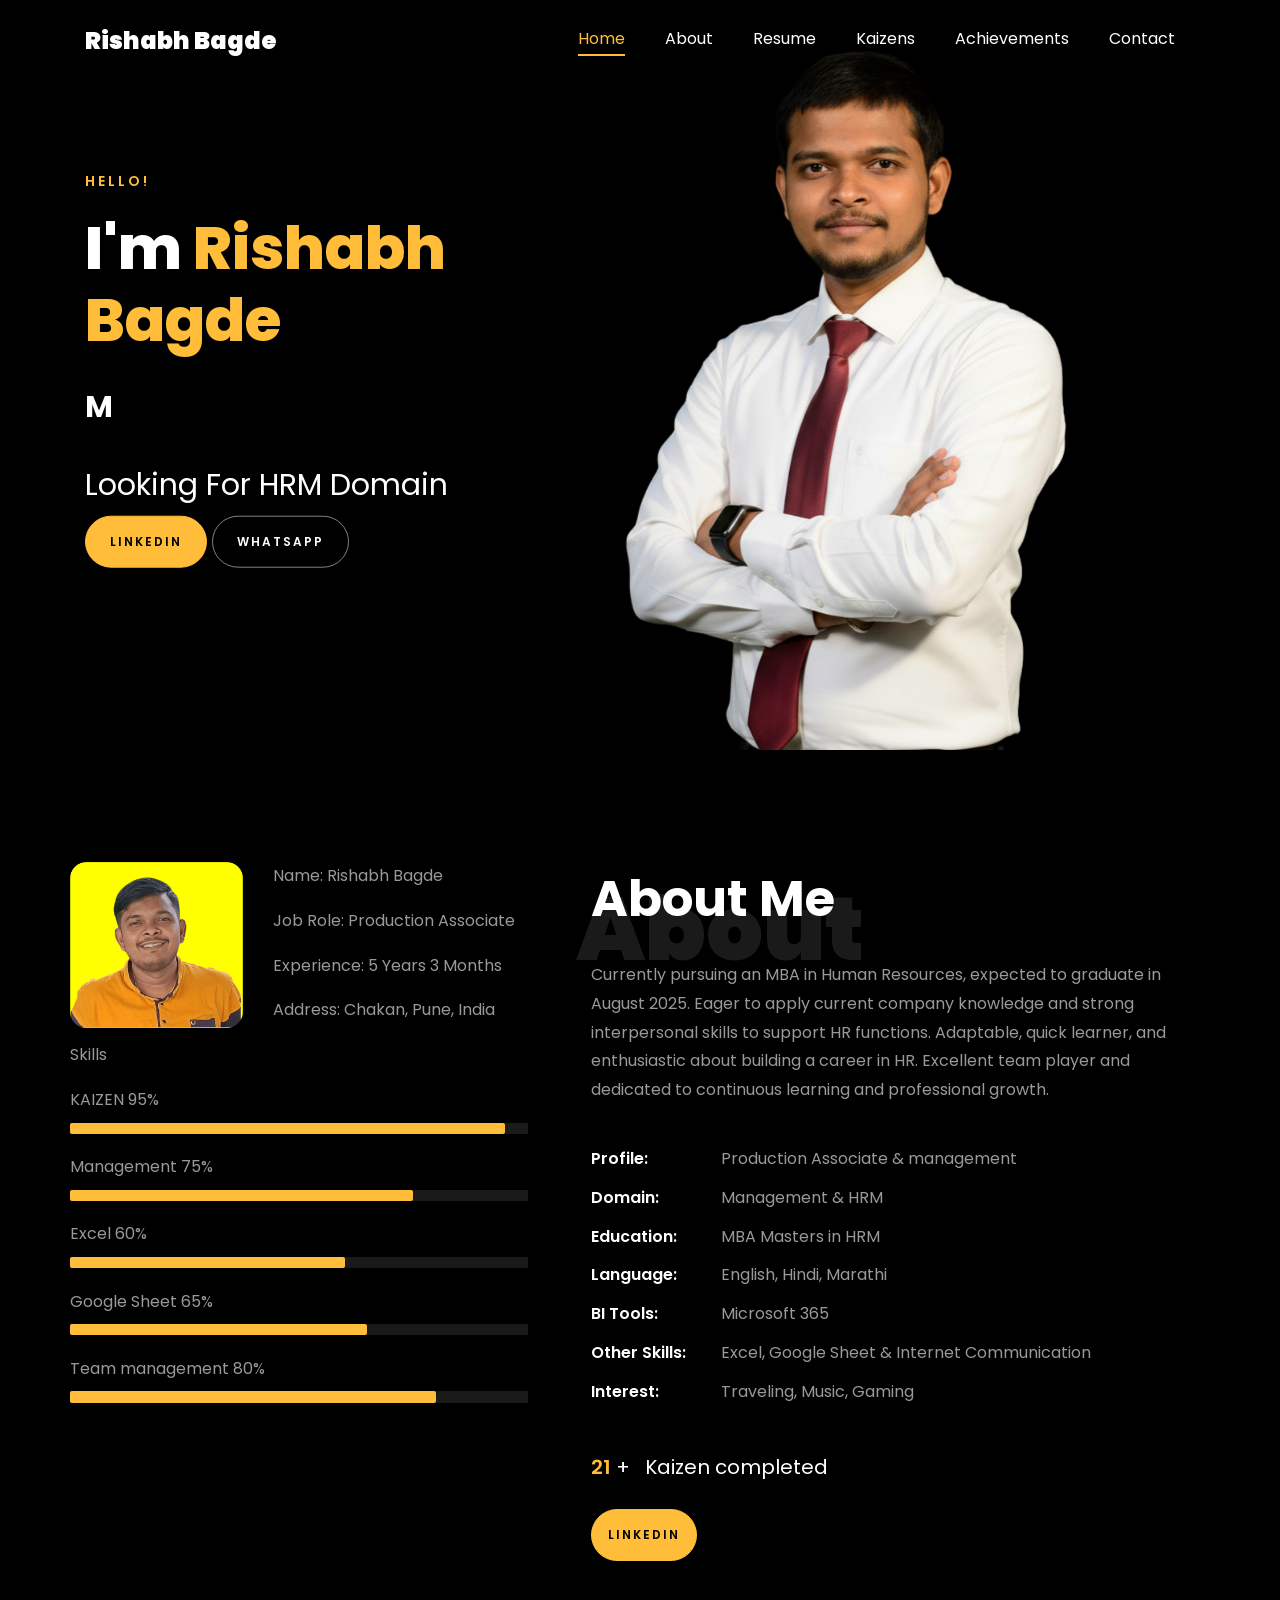
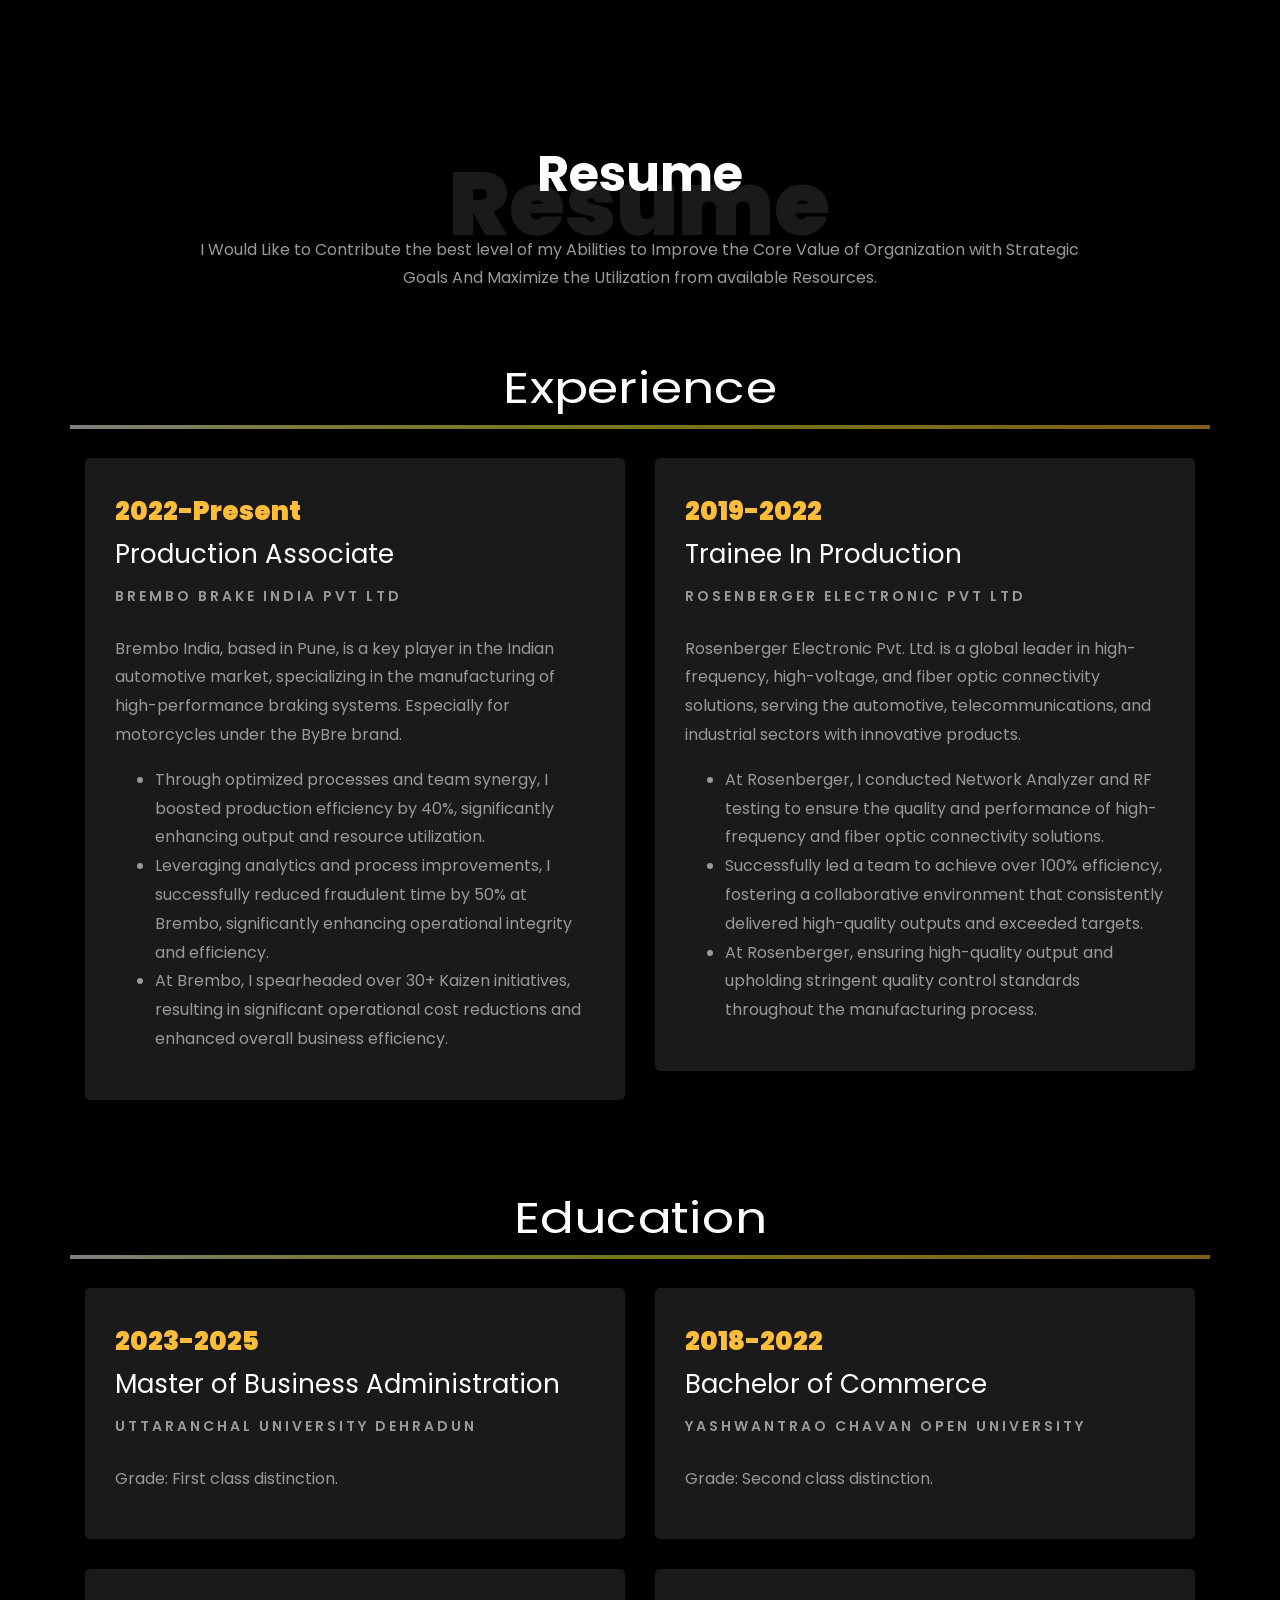
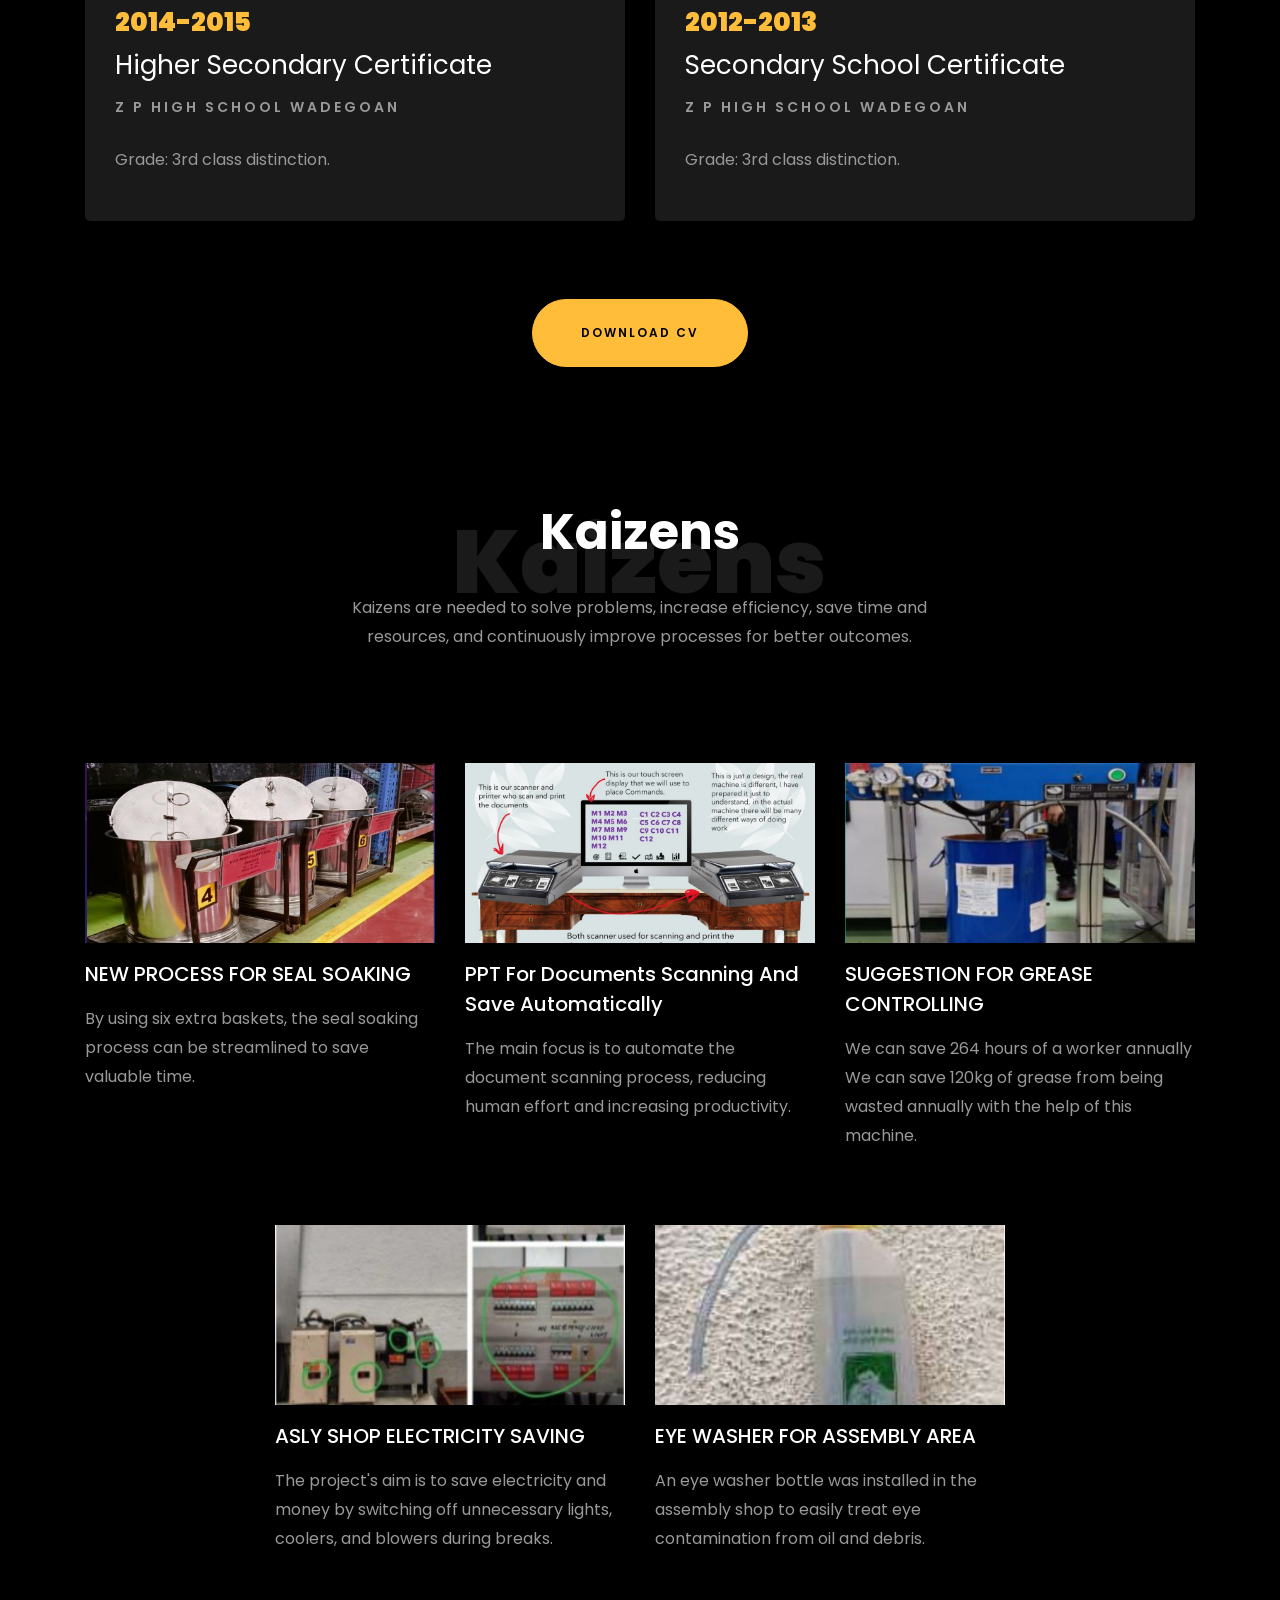
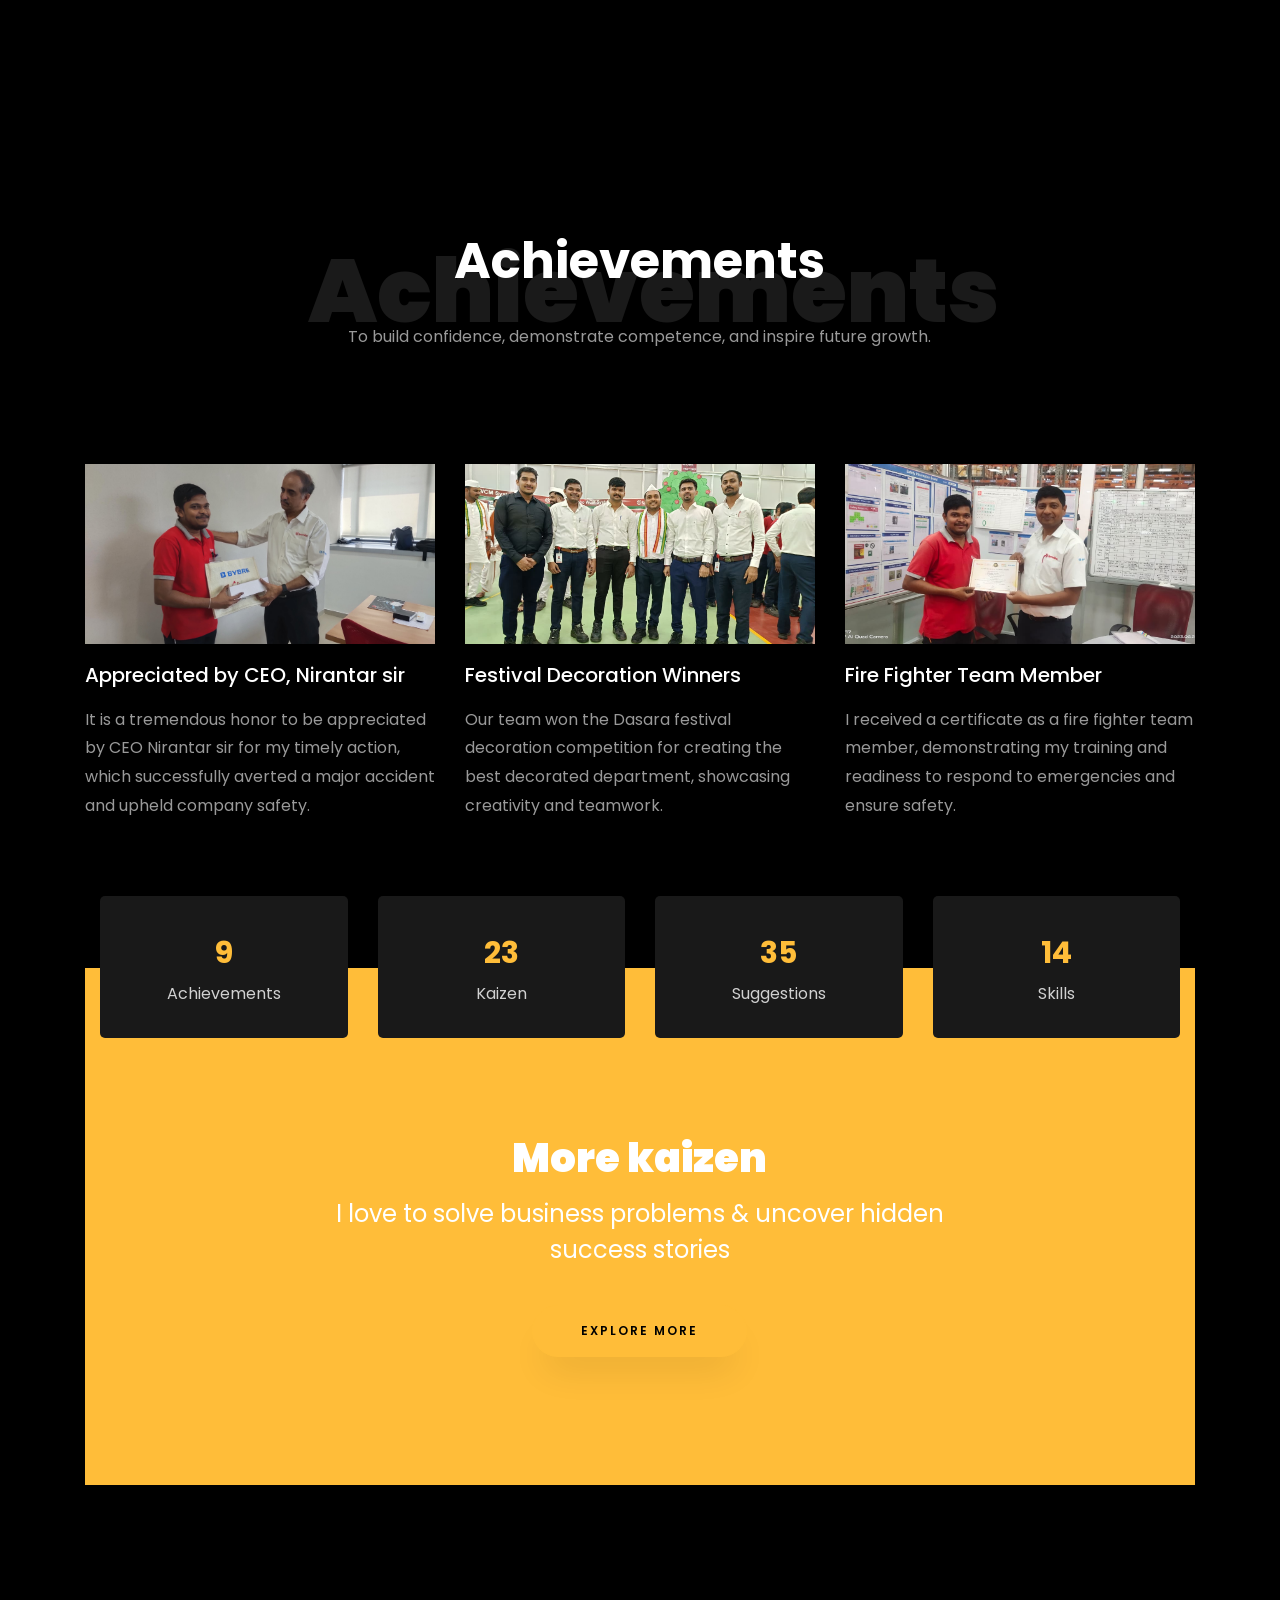
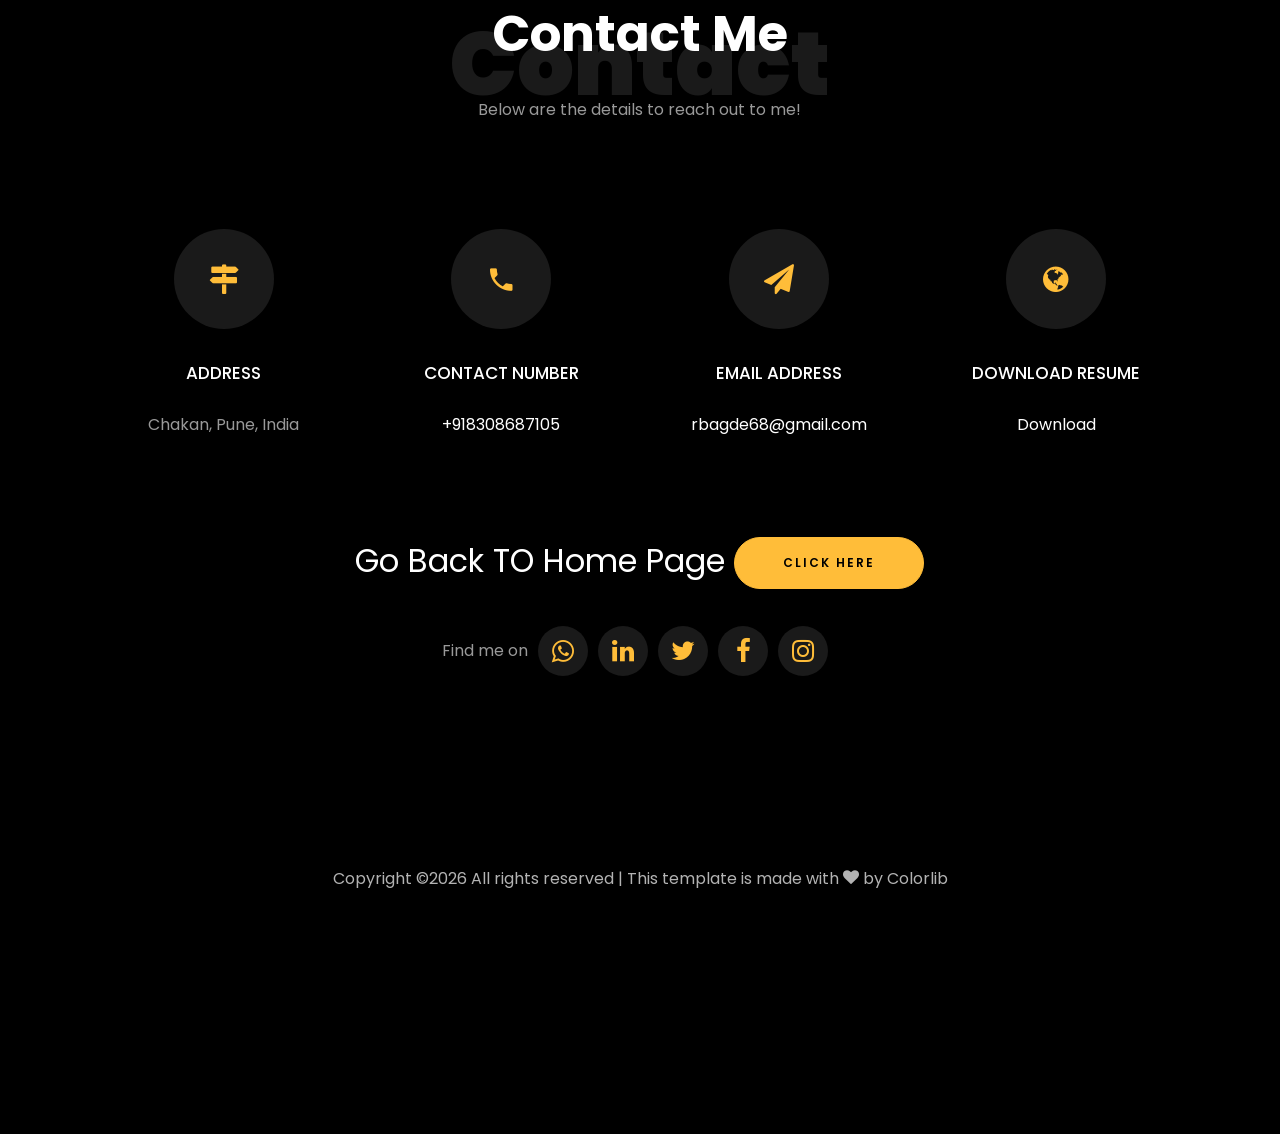
==== portfolio.html @ 647555f8 "REsuME UpDate" ====
<!DOCTYPE html>
<html lang="en">

<head>
    <title>Rishabh Bagde Portfolio</title>
    <meta charset="utf-8">
    <meta name="viewport" content="width=device-width, initial-scale=1, shrink-to-fit=no">
    
    <link href="https://fonts.googleapis.com/css?family=Poppins:100,200,300,400,500,600,700,800,900" rel="stylesheet">

    <link rel="stylesheet" href="css/open-iconic-bootstrap.min.css">
    <link rel="stylesheet" href="css/animate.css">
    
    <link rel="stylesheet" href="css/owl.carousel.min.css">
    <link rel="stylesheet" href="css/owl.theme.default.min.css">
    <link rel="stylesheet" href="css/magnific-popup.css">

    <link rel="stylesheet" href="css/aos.css">

    <link rel="stylesheet" href="css/ionicons.min.css">
    
    <link rel="stylesheet" href="css/flaticon.css">
    <link rel="stylesheet" href="css/icomoon.css">
    <link rel="stylesheet" href="css/style.css">



<style>

/*======================================
//--//-->   ABOUT
======================================*/

.about-mf .box-shadow-full {
  padding-top: 4rem;
  padding-bottom: 4rem;
}

.about-mf .about-img {
  margin-bottom: 2rem;
}

.about-mf .about-img img {
  margin-left: 10px;
}


.skill-mf .progress {
  /* background-color: #cde1f8; */
  margin: .5rem 0 1.2rem 0;
  border-radius: 0;
  height: .7rem;
}

.skill-mf .progress .progress-bar {
  height: .7rem;
  background-color: #ffbd39;
}


/* Animation styles */
#typing-animation {
  position: relative;
  font-size: 30px;
  font-weight: bold;
  color: rgb(255, 255, 255);
  overflow: hidden;
  white-space: nowrap;
  animation: typing 3s steps(20, end) infinite;
}

#typing-animation:before {
  content: "";
  /* position: absolute; */
  top: 0;
  left: 0;
  width: 0;
  height: 100%;
  background-color: #ccc;
  animation: typing-cursor 0.5s ease-in-out infinite;
}

@keyframes typing {
  from {
    width: 0;
  }
  to {
    width: 100%;
  }
}

@keyframes typing-cursor {
  from {
    width: 5px;
  }
  to {
    width: 0;
  }
}


/* project image zoom effect */

.zoom-effect {
  overflow: hidden;
  transition: transform 0.3s ease-out;
}

.zoom-effect:hover {
  transform: scale(1.1);
}


</style>


  </head>
  <body data-spy="scroll" data-target=".site-navbar-target" data-offset="300">
	  
	  
    <nav class="navbar navbar-expand-lg navbar-dark ftco_navbar ftco-navbar-light site-navbar-target" id="ftco-navbar">
	    <div class="container">
	      <a class="navbar-brand" href="index.html">Rishabh Bagde</a>
	      <button class="navbar-toggler js-fh5co-nav-toggle fh5co-nav-toggle" type="button" data-toggle="collapse" data-target="#ftco-nav" aria-controls="ftco-nav" aria-expanded="false" aria-label="Toggle navigation">
	        <span class="oi oi-menu"></span> Menu
	      </button>

	      <div class="collapse navbar-collapse" id="ftco-nav">
	        <ul class="navbar-nav nav ml-auto">
	          <li class="nav-item"><a href="#home-section" class="nav-link"><span>Home</span></a></li>
	          <li class="nav-item"><a href="#about-section" class="nav-link"><span>About</span></a></li>
	          <li class="nav-item"><a href="#resume-section" class="nav-link"><span>Resume</span></a></li>
	          <li class="nav-item"><a href="#project-section" class="nav-link"><span>Kaizens</span></a></li>
			  <li class="nav-item"><a href="#Achievements-section" class="nav-link"><span>Achievements</span></a></li>
	          <li class="nav-item"><a href="#contact-section" class="nav-link"><span>Contact</span></a></li>
	        </ul>
	      </div>
	    </div>
	  </nav>
	  <section id="home-section" class="hero">
		  <div class="home-slider  owl-carousel">
	       <div class="slider-item ">
	      	<div class="overlay"></div>
	         <div class="container">
	          <div class="row d-md-flex no-gutters slider-text align-items-end justify-content-end" data-scrollax-parent="true">
	          	<div class="one-third js-fullheight order-md-last img" style="background-image:url(images/bg_1.png);">
	          	 <div class="overlay"></div>
	          	</div>
		          <div class="one-forth d-flex  align-items-center ftco-animate" data-scrollax=" properties: { translateY: '70%' }">
		          	<div class="text">
		          		<span class="subheading">Hello!</span>
			            <h1 class="mb-4 mt-3">I'm <span>Rishabh Bagde</span></h1>

						<!-- Element to contain animated typing -->
						<span id="typing-animation"></span>

						<script>

						// Initialize the typing animation
						const typingAnimationElement = document.getElementById('typing-animation');

						// Create an array of typing text
						const typingTexts = [
						'Associate  ',
						'At Brembo Brake  ',
						'MBA in HR   ',
						];

						// Create a function to display the typing animation for a given text
						function playTypingAnimation(text) {
						// Loop through each character and add it to the element
						for (let i = 0; i < text.length; i++) {
							setTimeout(() => {
							typingAnimationElement.textContent += text[i];
							}, i * 200); // Increase the delay to slow down the typing animation
						}

						// Once the animation is complete, reset the text and start over
						setTimeout(() => {
							typingAnimationElement.textContent = '';
							playTypingAnimation(typingTexts[(typingTexts.indexOf(text) + 1) % typingTexts.length]);
						}, text.length * 200);
						}

						// Start the typing animation loop
						playTypingAnimation(typingTexts[0]);

						</script>

						<br>
						<br>
			            <h2>Looking For HRM Domain</h2>
						<!-- <h2 class="d-flex" style="margin-bottom: 0">With over 5 years of experience</h2> -->
						<!-- <br> -->
			            <p><a href="https://www.linkedin.com/in/rishabh-bagde-a50112234" class="btn btn-primary py-3 px-4">LinkedIn</a> 
							<a href="https://wa.me/message/BWLUNF2HFZ3ZH1" class="btn btn-white btn-outline-white py-3 px-4">whatsapp</a></p>
		            </div>
		          </div>
	        	</div>
	        </div>
	      </div>
		</div>
    </section>



    <section class="ftco-about img ftco-section ftco-no-pb" id="about-section">
    	<div class="container">
			<div class="row">
				<div class="row d-flex align-items-stretch">
				<!-- <div class="row d-flex"> -->
					<div class="col-md-6 col-lg-5 d-flex">
						<div class="img-about img d-flex align-items-stretch">
							<div class="overlay">
								<div class="row">
									<div class="col-sm-6 col-md-5">
									  <div class="about-img">
										<img src="images/about-me.png" class="img-fluid rounded b-shadow-a" alt="">
									  </div>
									</div>
									<!-- Details next to profile image -->
									<div class="col-sm-6 col-md-7">
									  <div class="about-info">
										<p><span class="title-s">Name: </span> <span>Rishabh Bagde</span></p>
										<p><span class="title-s">Job Role: </span> <span>Production Associate</span></p>
										<p><span class="title-s">Experience: </span> <span>5 Years 3 Months</span></p>
										<p><span class="title-s">Address: </span> <span>Chakan, Pune, India</span></p>
									  </div>
									</div>
								  </div>

								<div class="skill-mf">
									<p class="title-s">Skills</p>
									<span>KAIZEN</span> <span class="pull-right">95%</span>
									<div class="progress">
										<div class="progress-bar" role="progressbar" style="width: 95%;" aria-valuenow="95" aria-valuemin="0"
											aria-valuemax="100"></div>
									</div>
									
									<span>Management</span> <span class="pull-right">75%</span>
									<div class="progress">
										<div class="progress-bar" role="progressbar" style="width: 75%" aria-valuenow="75" aria-valuemin="0"
											aria-valuemax="100"></div>
									</div>
									
									<span>Excel</span> <span class="pull-right">60%</span>
									<div class="progress">
										<div class="progress-bar" role="progressbar" style="width: 60%" aria-valuenow="60" aria-valuemin="0"
											aria-valuemax="100"></div>
									</div>
									
									<span>Google Sheet</span> <span class="pull-right">65%</span>
									<div class="progress">
										<div class="progress-bar" role="progressbar" style="width: 65%" aria-valuenow="65" aria-valuemin="0"
											aria-valuemax="100"></div>
									</div>
									
									<span>Team management</span> <span class="pull-right">80%</span>
									<div class="progress">
										<div class="progress-bar" role="progressbar" style="width: 80%" aria-valuenow="80" aria-valuemin="0"
											aria-valuemax="100"></div>
									</div>
								</div>
							</div>
						</div>
					</div>
					
					<div class="col-md-6 col-lg-7 pl-lg-5 pb-5">
						<div class="row justify-content-start pb-3">
							<div class="col-md-12 heading-section ftco-animate">
								
								<h1 class="big">About</h1>
								<h2 class="mb-4">About Me</h2>
								
								<p>Currently pursuing an MBA in Human Resources, expected to graduate 
in August 2025. Eager to apply current company knowledge and strong 
interpersonal skills to support HR functions. Adaptable, quick learner, 
and enthusiastic about building a career in HR. Excellent team player 
and dedicated to continuous learning and professional growth.</p>
								<ul class="about-info mt-4 px-md-0 px-2">
									<li class="d-flex"><span>Profile:</span> <span>Production Associate &amp; management</span></li>
									<li class="d-flex"><span>Domain:</span> <span>Management &amp; HRM</span></li>
									<li class="d-flex"><span>Education:</span> <span>MBA Masters in HRM</span></li>
									<li class="d-flex"><span>Language:</span> <span>English, Hindi, Marathi</span></li>
									<li class="d-flex"><span>BI Tools:</span> <span>Microsoft 365 </span></li>
									<li class="d-flex"><span>Other Skills:</span> <span>Excel, Google Sheet &amp; Internet Communication</span></li>
									<li class="d-flex"><span>Interest:</span> <span>Traveling,  Music, Gaming</span></li>
									
								</ul>
							</div>
						</div>


						<div class="counter-wrap ftco-animate d-flex mt-md-3">
							<div class="text">
								<p class="mb-4">
									<span class="number" data-number="30">0</span> <span>+</span>
									<span>&nbsp; Kaizen completed</span>
								</p>
								<p><a href="https://www.linkedin.com/in/rishabh-bagde-a50112234" class="btn btn-primary py-3 px-3">LinkedIn</a></p>
							</div>
						</div>
					</div>
				</div>
			</div>
		</div>
    </section>



	
    <section class="ftco-section ftco-no-pb" id="resume-section">
    	<div class="container">
    		<div class="row justify-content-center pb-5">
          <div class="col-md-10 heading-section text-center ftco-animate">
          	<h1 class="big big-2">Resume</h1>
            <h2 class="mb-4">Resume</h2>
            <p>I Would Like to Contribute the best level of my Abilities to Improve the Core Value of 
Organization with Strategic Goals And Maximize the Utilization from available Resources.</p>
          </div>
        </div>

		<div class="row">
			<h1 class="big-4">Experience</h1>
			<div class="underline"></div>
		</div>
		<br>
		
		<div class="row">
				<div class="col-md-6">
					<div class="resume-wrap ftco-animate">
						<span class="date">2022-Present</span>
						<h2>Production Associate</h2>
						<span class="position">BREMBO BRAKE INDIA PVT LTD</span>
						<p class="mt-4">Brembo India, based in Pune, is a key player in the Indian automotive market, specializing in the manufacturing of high-performance braking systems.
							Especially for motorcycles under the ByBre brand. 
							<ul>
								<li>Through optimized processes and team synergy, I boosted production efficiency by 40%, significantly enhancing output and resource utilization.</li>
								<li>Leveraging analytics and process improvements, I successfully reduced fraudulent time by 50% at Brembo, significantly enhancing operational integrity and efficiency.</li>
								<li>At Brembo, I spearheaded over 30+ Kaizen initiatives, resulting in significant operational cost reductions and enhanced overall business efficiency.</li>
							</ul>
						</p>
					</div>

				</div>

				<div class="col-md-6">
					<div class="resume-wrap ftco-animate">
						<span class="date">2019-2022</span>
						<h2>Trainee In Production</h2>
						<span class="position">ROSENBERGER ELECTRONIC PVT LTD</span>
						<p class="mt-4">Rosenberger Electronic Pvt. Ltd. is a global leader in high-frequency, high-voltage, and fiber optic connectivity solutions, serving the automotive, 
							telecommunications, and industrial sectors with innovative products. 
							<ul>
								<li>At Rosenberger, I conducted Network Analyzer and RF testing to ensure the quality and performance of high-frequency and fiber optic connectivity solutions.</li>
								<li>Successfully led a team to achieve over 100% efficiency, fostering a collaborative environment that consistently delivered high-quality outputs and exceeded targets.</li>
								<li>At Rosenberger, ensuring high-quality output and upholding stringent quality control standards throughout the manufacturing process.</li>
							</ul>
						</p>
					</div>

				</div>
			</div>

		<br>
		<br>

		<div class="row">
			<h1 class="big-4">Education</h1>
			<div class="underline"></div>
		</div>
		<br>
		
			<div class="row">
    			<div class="col-md-6">
    				<div class="resume-wrap ftco-animate">
    					<span class="date">2023-2025</span>
    					<h2>Master of Business Administration</h2>
    					<span class="position">Uttaranchal University Dehradun</span>
    					<p class="mt-4">Grade: First class distinction.</p>
    				</div>
    			</div>

    			<div class="col-md-6">
    				<div class="resume-wrap ftco-animate">
    					<span class="date">2018-2022</span>
    					<h2>Bachelor of Commerce</h2>
    					<span class="position">Yashwantrao Chavan Open University</span>
    					<p class="mt-4">Grade: Second class distinction.</p>
    				</div>
				</div>
    		</div>

<div class="row">
    			<div class="col-md-6">
    				<div class="resume-wrap ftco-animate">
    					<span class="date">2014-2015</span>
    					<h2>Higher Secondary Certificate</h2>
    					<span class="position">Z P High school Wadegoan</span>
    					<p class="mt-4">Grade: 3rd class distinction.</p>
    				</div>
    			</div>

    			<div class="col-md-6">
    				<div class="resume-wrap ftco-animate">
    					<span class="date">2012-2013</span>
    					<h2>Secondary School Certificate</h2>
    					<span class="position">Z P High school Wadegoan</span>
    					<p class="mt-4">Grade: 3rd class distinction.</p>
    				</div>
				</div>
    		</div>

    		<div class="row justify-content-center mt-5">
    			<div class="col-md-6 text-center ftco-animate">
    				<p><a href="https://drive.google.com/file/d/1ohJRHFGCudfLgxNjkGW3Aix7BbPVLF7I/view?usp=drive_link" class="btn btn-primary py-4 px-5">Download CV</a></p>
    			</div>
    		</div>
    	</div>
    </section>

   

    <section class="ftco-section" id="project-section">
      <div class="container">
        <div class="row justify-content-center mb-5 pb-5">
          <div class="col-md-7 heading-section text-center ftco-animate">
            <h1 class="big big-2">Kaizens</h1>
            <h2 class="mb-4">Kaizens</h2>
            <p>Kaizens are needed to solve problems, increase efficiency, save time and resources, and continuously improve processes for better outcomes.</p>
          </div>
        </div>
        <div class="row d-flex">
          <div class="col-md-4 d-flex ftco-animate">
          	<div class="blog-entry justify-content-end">
              <a href="https://drive.google.com/file/d/1ePimAKbOPq_E-TVls9YvH_VWhzKWTTTP/view?usp=drive_link" class="block-20 zoom-effect" style="background-image: url('images/proj_1.jpg');">
              </a>
              <div class="text mt-3 float-right d-block">

                <h3 class="heading"><a href="https://drive.google.com/file/d/1ePimAKbOPq_E-TVls9YvH_VWhzKWTTTP/view?usp=drive_link">NEW PROCESS FOR SEAL SOAKING</a></h3>
                <p> By using six extra baskets, the seal soaking process can be streamlined to save valuable time.</p>
              </div>
            </div>
          </div>
          <div class="col-md-4 d-flex ftco-animate">
          	<div class="blog-entry justify-content-end">
              <a href="https://drive.google.com/file/d/1gRAA042VJo0DLLWn3lJVEPt5mYD9kNdA/view?usp=drive_link" class="block-20 zoom-effect" style="background-image: url('images/proj_2.jpg');">
              </a>
              <div class="text mt-3 float-right d-block">

                <h3 class="heading"><a href="https://drive.google.com/file/d/1gRAA042VJo0DLLWn3lJVEPt5mYD9kNdA/view?usp=drive_link">PPT For Documents Scanning And Save Automatically</a></h3>
                <p>The main focus is to automate the document scanning process, reducing human effort and increasing productivity.</p>
              </div>
            </div>
          </div>
          <div class="col-md-4 d-flex ftco-animate">
          	<div class="blog-entry">
              <a href="https://github.com/rishabhnmishra/Madhav_Store_Analysis_PowerBI/blob/main/Madhav%20Store%20dashboard.jpg" class="block-20 zoom-effect" style="background-image: url('images/proj_3.jpg');">
              </a>
              <div class="text mt-3 float-right d-block">

                <h3 class="heading"><a href="https://github.com/rishabhnmishra/Madhav_Store_Analysis_PowerBI/blob/main/Madhav%20Store%20dashboard.jpg">SUGGESTION FOR GREASE CONTROLLING</a></h3>
                <p>We can save 264 hours of a worker annually We can save 120kg of grease from being wasted annually with the help of this machine.</p>
              </div>
            </div>
          </div>
        </div>
	<br>
		<!-- added justify-content-center to center align the last two projects -->
		<div class="row d-flex justify-content-center">  
			<div class="col-md-4 d-flex ftco-animate">
				<div class="blog-entry justify-content-end">
				<a href="https://drive.google.com/file/d/1-mNm771l1sRfo0kmdXwWwMmCTfYhc5DA/view?usp=drive_link" class="block-20 zoom-effect" style="background-image: url('images/proj_4.jpg');">
				</a>
				<div class="text mt-3 float-right d-block">
  
				  <h3 class="heading"><a href="https://github.com/rishabhnmishra/sales_forecasting/tree/main">ASLY SHOP ELECTRICITY SAVING</a></h3>
				  <p>The project's aim is to save electricity and money by switching off unnecessary lights, coolers, and blowers during breaks.</p>
				</div>
			  </div>
			</div>
			<div class="col-md-4 d-flex ftco-animate">
				<div class="blog-entry justify-content-end">
				<a href="https://drive.google.com/file/d/1un2bMF9vvUZCbi1zDDziuw2joe4gnMTi/view?usp=drive_link" class="block-20 zoom-effect" style="background-image: url('images/proj_5.jpg');">
				</a>
				<div class="text mt-3 float-right d-block">
  
				  <h3 class="heading"><a href="https://github.com/rishabhnmishra/customer_segmentation/blob/main/Customer_Segmentation-final.ipynb">EYE WASHER FOR ASSEMBLY AREA</a></h3>
				  <p>An eye washer bottle was installed in the assembly shop to easily treat eye contamination from oil and debris.</p>
				</div>
			  </div>
			</div>
		 </div>
	  </div>
    </section>

	 <section class="ftco-section" id="Achievements-section">
      <div class="container">
        <div class="row justify-content-center mb-5 pb-5">
          <div class="col-md-7 heading-section text-center ftco-animate">
            <h1 class="big big-2">Achievements</h1>
            <h2 class="mb-4">Achievements</h2>
            <p>To build confidence, demonstrate competence, and inspire future growth.</p>
          </div>
        </div>
        <div class="row d-flex">
          <div class="col-md-4 d-flex ftco-animate">
          	<div class="blog-entry justify-content-end">
              <a href="#" class="block-20 zoom-effect" style="background-image: url('images/achi_1.jpeg');">
              </a>
              <div class="text mt-3 float-right d-block">

                <h3 class="heading"><a href="#">Appreciated by CEO, Nirantar sir</a></h3>
                <p>It is a tremendous honor to be appreciated by CEO Nirantar sir for my timely action, which successfully averted a major accident and upheld company safety.</p>
              </div>
            </div>
          </div>
          <div class="col-md-4 d-flex ftco-animate">
          	<div class="blog-entry justify-content-end">
              <a href="#" class="block-20 zoom-effect" style="background-image: url('images/achi_2.jpeg');">
              </a>
              <div class="text mt-3 float-right d-block">

                <h3 class="heading"><a href="#">Festival Decoration Winners</a></h3>
                <p>Our team won the Dasara festival decoration competition for creating the best decorated department, showcasing creativity and teamwork.</p>
              </div>
            </div>
          </div>
          <div class="col-md-4 d-flex ftco-animate">
          	<div class="blog-entry">
              <a href="#" class="block-20 zoom-effect" style="background-image: url('images/achi_3.jpeg');">
              </a>
              <div class="text mt-3 float-right d-block">

                <h3 class="heading"><a href="https://github.com/rishabhnmishra/Madhav_Store_Analysis_PowerBI/blob/main/Madhav%20Store%20dashboard.jpg">Fire Fighter Team Member</a></h3>
                <p>I received a certificate as a fire fighter team member, demonstrating my training and readiness to respond to emergencies and ensure safety.</p>
              </div>
            </div>
          </div>
        </div>
	<br>


	<section class="ftco-section ftco-no-pt ftco-no-pb ftco-counter img" id="section-counter">
      <div class="container">
		<div class="row d-md-flex align-items-center">
          <div class="col-md d-flex justify-content-center counter-wrap ftco-animate">
            <div class="block-18">
              <div class="text">
                <strong class="number" data-number="14">0</strong>
                <span>Achievements</span>
              </div>
            </div>
          </div>
          <div class="col-md d-flex justify-content-center counter-wrap ftco-animate">
            <div class="block-18">
              <div class="text">
                <strong class="number" data-number="33">0</strong>
                <span>Kaizen</span>
              </div>
            </div>
          </div>
          <div class="col-md d-flex justify-content-center counter-wrap ftco-animate">
            <div class="block-18">
              <div class="text">
                <strong class="number" data-number="50">0</strong>
                <span>Suggestions</span>
              </div>
            </div>
          </div>
          <div class="col-md d-flex justify-content-center counter-wrap ftco-animate">
            <div class="block-18">
              <div class="text">
                <strong class="number" data-number="20">0</strong>
                <span>Skills</span>
              </div>
            </div>
          </div>
        </div>
      </div>
	
	  <div class="ftco-section ftco-hireme img margin-top" style="background-image: url(images/bg_1.jpg)">
			<!-- <div class="container"> -->
				<div class="row justify-content-center">
					<div class="col-md-7 ftco-animate text-center">
						<h2>More kaizen<span> </span> </h2>
						<div class="heading"> <h4> I love to solve business problems &amp; uncover hidden success stories </h4>
						<br>
						<p><a href="https://drive.google.com/drive/folders/1vRquo_FaF4BUIXHmhKWGf4bYT1cgZTzn?usp=drive_link" class="btn btn-primary py-3 px-5">Explore More</a></p>
						</div>
					</div>
				</div>
			<!-- </div> -->
		</div>
	</section>



    <section class="ftco-section contact-section ftco-no-pb" id="contact-section">
      <div class="container">
      	<div class="row justify-content-center mb-5 pb-3">
          <div class="col-md-7 heading-section text-center ftco-animate">
            <h1 class="big big-2">Contact</h1>
            <h2 class="mb-4">Contact Me</h2>
            <p>Below are the details to reach out to me!</p>
          </div>
        </div>

        <div class="row d-flex contact-info mb-5">
          <div class="col-md-6 col-lg-3 d-flex ftco-animate">
          	<div class="align-self-stretch box p-4 text-center">
          		<div class="icon d-flex align-items-center justify-content-center">
          			<span class="icon-map-signs"></span>
          		</div>
          		<h3 class="mb-4">Address</h3>
	            <p>Chakan, Pune, India</p>
	          </div>
          </div>
          <div class="col-md-6 col-lg-3 d-flex ftco-animate">
          	<div class="align-self-stretch box p-4 text-center">
          		<div class="icon d-flex align-items-center justify-content-center">
          			<span class="icon-phone2"></span>
          		</div>
          		<h3 class="mb-4">Contact Number</h3>
	            <p><a href="tel://8308687105">+918308687105</a></p>
	          </div>
          </div>
          <div class="col-md-6 col-lg-3 d-flex ftco-animate">
          	<div class="align-self-stretch box p-4 text-center">
          		<div class="icon d-flex align-items-center justify-content-center">
          			<span class="icon-paper-plane"></span>
          		</div>
          		<h3 class="mb-4">Email Address</h3>
	            <p><a href="rbagde68@gmail.com">rbagde68@gmail.com</a></p>
	          </div>
          </div>
          <div class="col-md-6 col-lg-3 d-flex ftco-animate">
          	<div class="align-self-stretch box p-4 text-center">
          		<div class="icon d-flex align-items-center justify-content-center">
          			<span class="icon-globe"></span>
          		</div>
          		<h3 class="mb-4">Download Resume</h3>
	            <p><a href="https://drive.google.com/file/d/1ohJRHFGCudfLgxNjkGW3Aix7BbPVLF7I/view?usp=drive_link">Download</a></p>
	          </div>
          </div>

		  <div class="container">
			<br>
			<br>
			<div class="row justify-content-center">
				<div class="col-md-7 ftco-animate text-center">
					<h2>Go Back TO<span> Home Page  </span> <a href="#" class="btn btn-primary py-3 px-5">Click Here</a> </h2>
				</div>
			</div>
				<br>
					<ul class="ftco-footer-social list-unstyled d-flex justify-content-center align-items-center mb-0">
					  <li class="ftco-animate normal-txt">Find me on  </li>
					  <li class="ftco-animate"><a href="https://wa.me/message/BWLUNF2HFZ3ZH1"><span class="icon-whatsapp"></span></a></li>
					  <li class="ftco-animate"><a href="https://www.linkedin.com/in/rishabh-bagde-a50112234"><span class="icon-linkedin"></span></a></li>  
					  <li class="ftco-animate"><a href="https://x.com/RishabhBagde3?t=wF6iSGnfpOq6LItyroaaGg&s=09"><span class="icon-twitter"></span></a></li>
					  <li class="ftco-animate"><a href="https://www.facebook.com/share/1GapiPsEJu/"><span class="icon-facebook"></span></a></li>
				      <li class="ftco-animate"><a href="https://www.instagram.com/bagdeshabh?igsh=YWlsMmx2bnh2enpu"><span class="icon-instagram"></span></a></li>
					</ul>
				<br>
		   </div>
   </div>
 </section>


 
	
    <footer class="ftco-footer ftco-section">
		<div class="container">
		  <div class="row">
			<div class="col-md-12 text-center">
  
			  <p><!-- Link back to Colorlib can't be removed. Template is licensed under CC BY 3.0. -->
	Copyright &copy;<script>document.write(new Date().getFullYear());</script> All rights reserved | This template is made with <i class="icon-heart color-danger" aria-hidden="true"></i> by <a href="https://colorlib.com" target="_blank">Colorlib</a>
	<!-- Link back to Colorlib can't be removed. Template is licensed under CC BY 3.0. --></p>
			</div>
		  </div>
		</div>
	  </footer>


  <!-- loader -->
  <div id="ftco-loader" class="show fullscreen"><svg class="circular" width="48px" height="48px"><circle class="path-bg" cx="24" cy="24" r="22" fill="none" stroke-width="4" stroke="#eeeeee"/><circle class="path" cx="24" cy="24" r="22" fill="none" stroke-width="4" stroke-miterlimit="10" stroke="#F96D00"/></svg></div>


  <script src="js/jquery.min.js"></script>
  <script src="js/jquery-migrate-3.0.1.min.js"></script>
  <script src="js/popper.min.js"></script>
  <script src="js/bootstrap.min.js"></script>
  <script src="js/jquery.easing.1.3.js"></script>
  <script src="js/jquery.waypoints.min.js"></script>
  <script src="js/jquery.stellar.min.js"></script>
  <script src="js/owl.carousel.min.js"></script>
  <script src="js/jquery.magnific-popup.min.js"></script>
  <script src="js/aos.js"></script>
  <script src="js/jquery.animateNumber.min.js"></script>
  <script src="js/scrollax.min.js"></script>
  
  <script src="js/main.js"></script>
    
  </body>
</html>
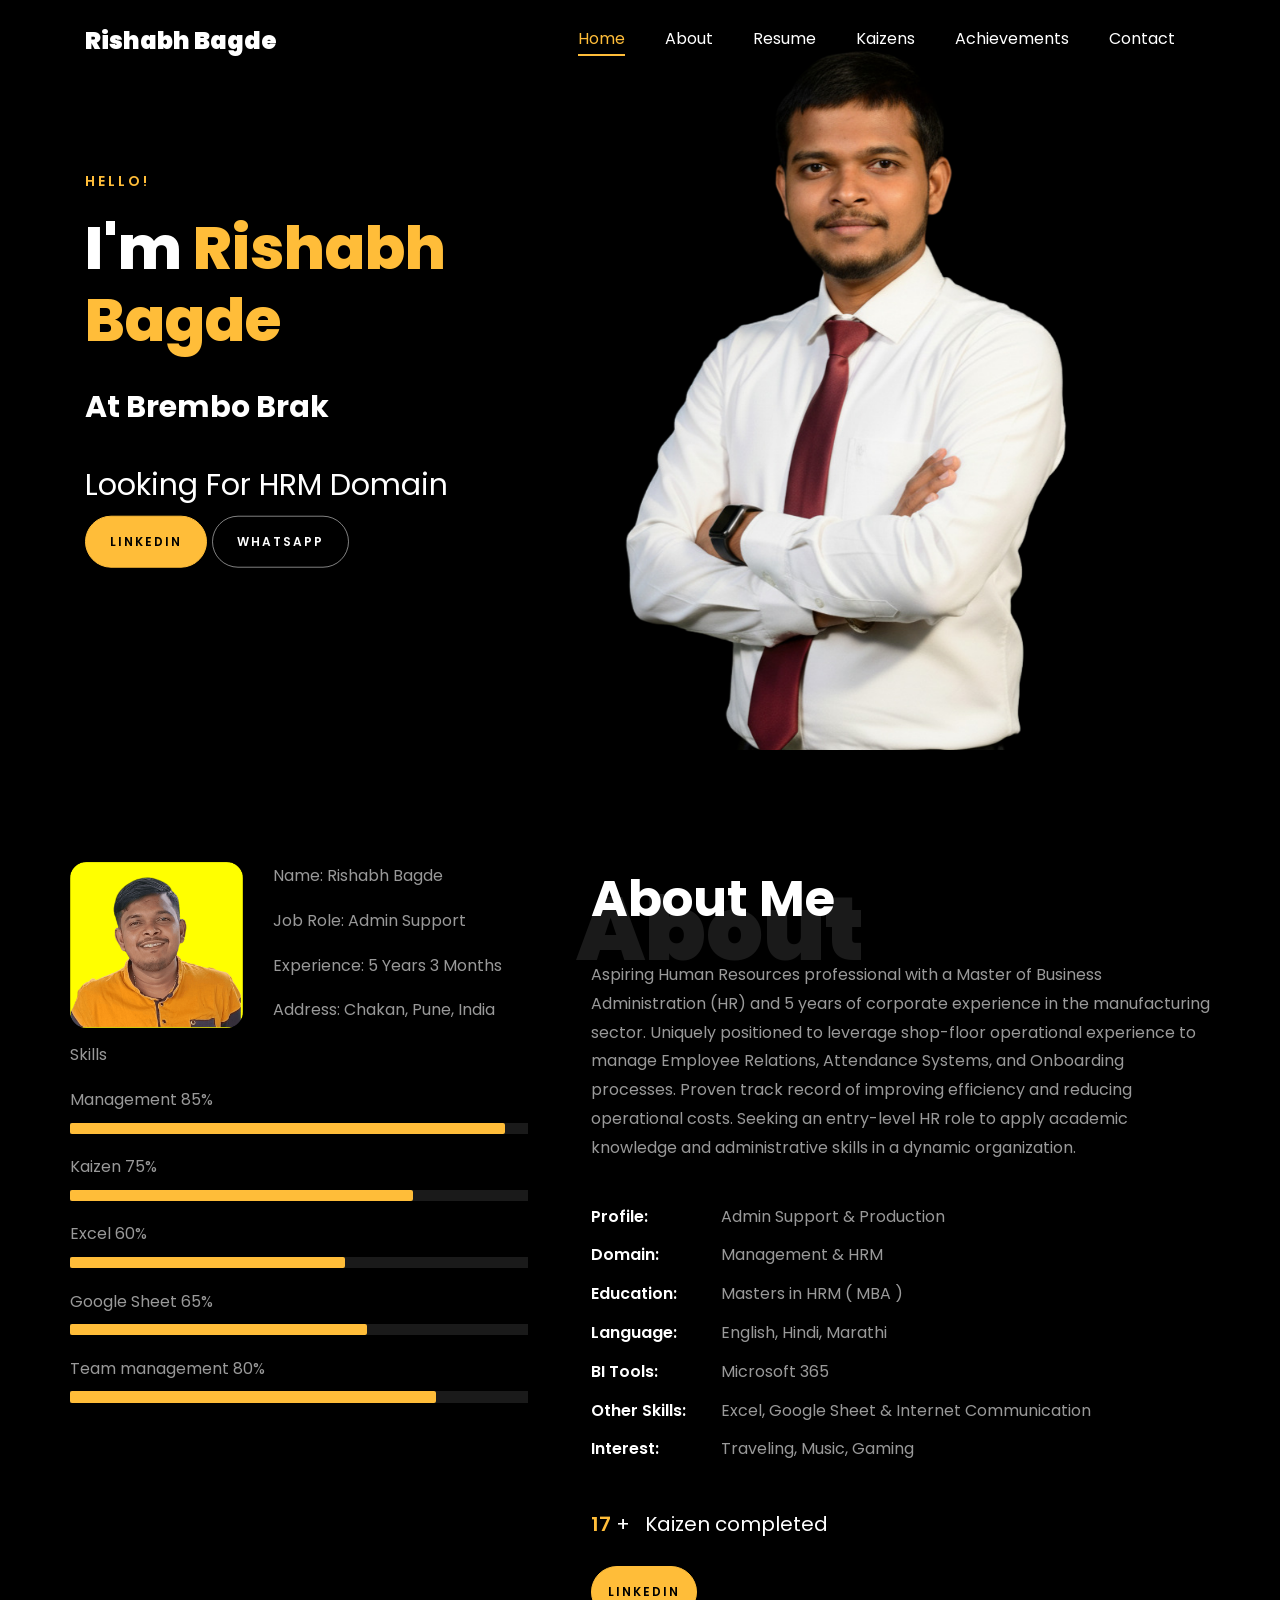
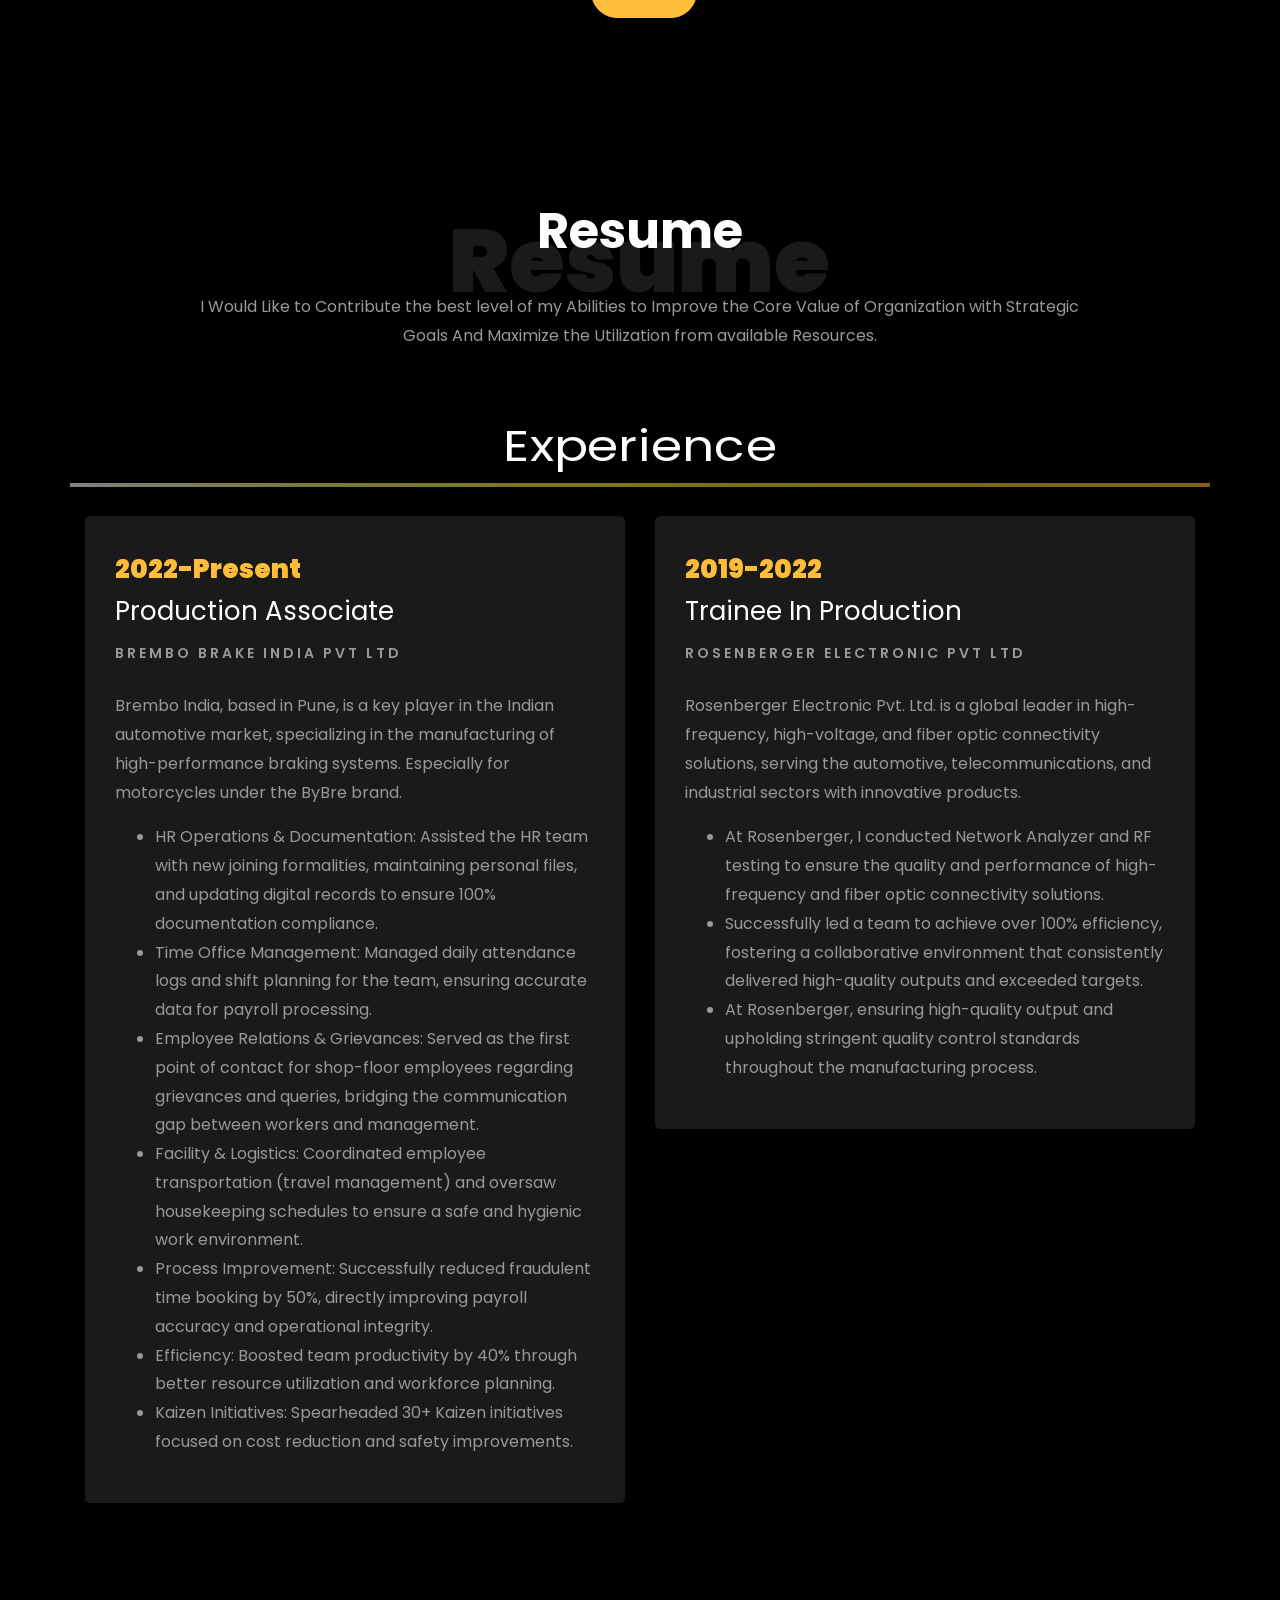
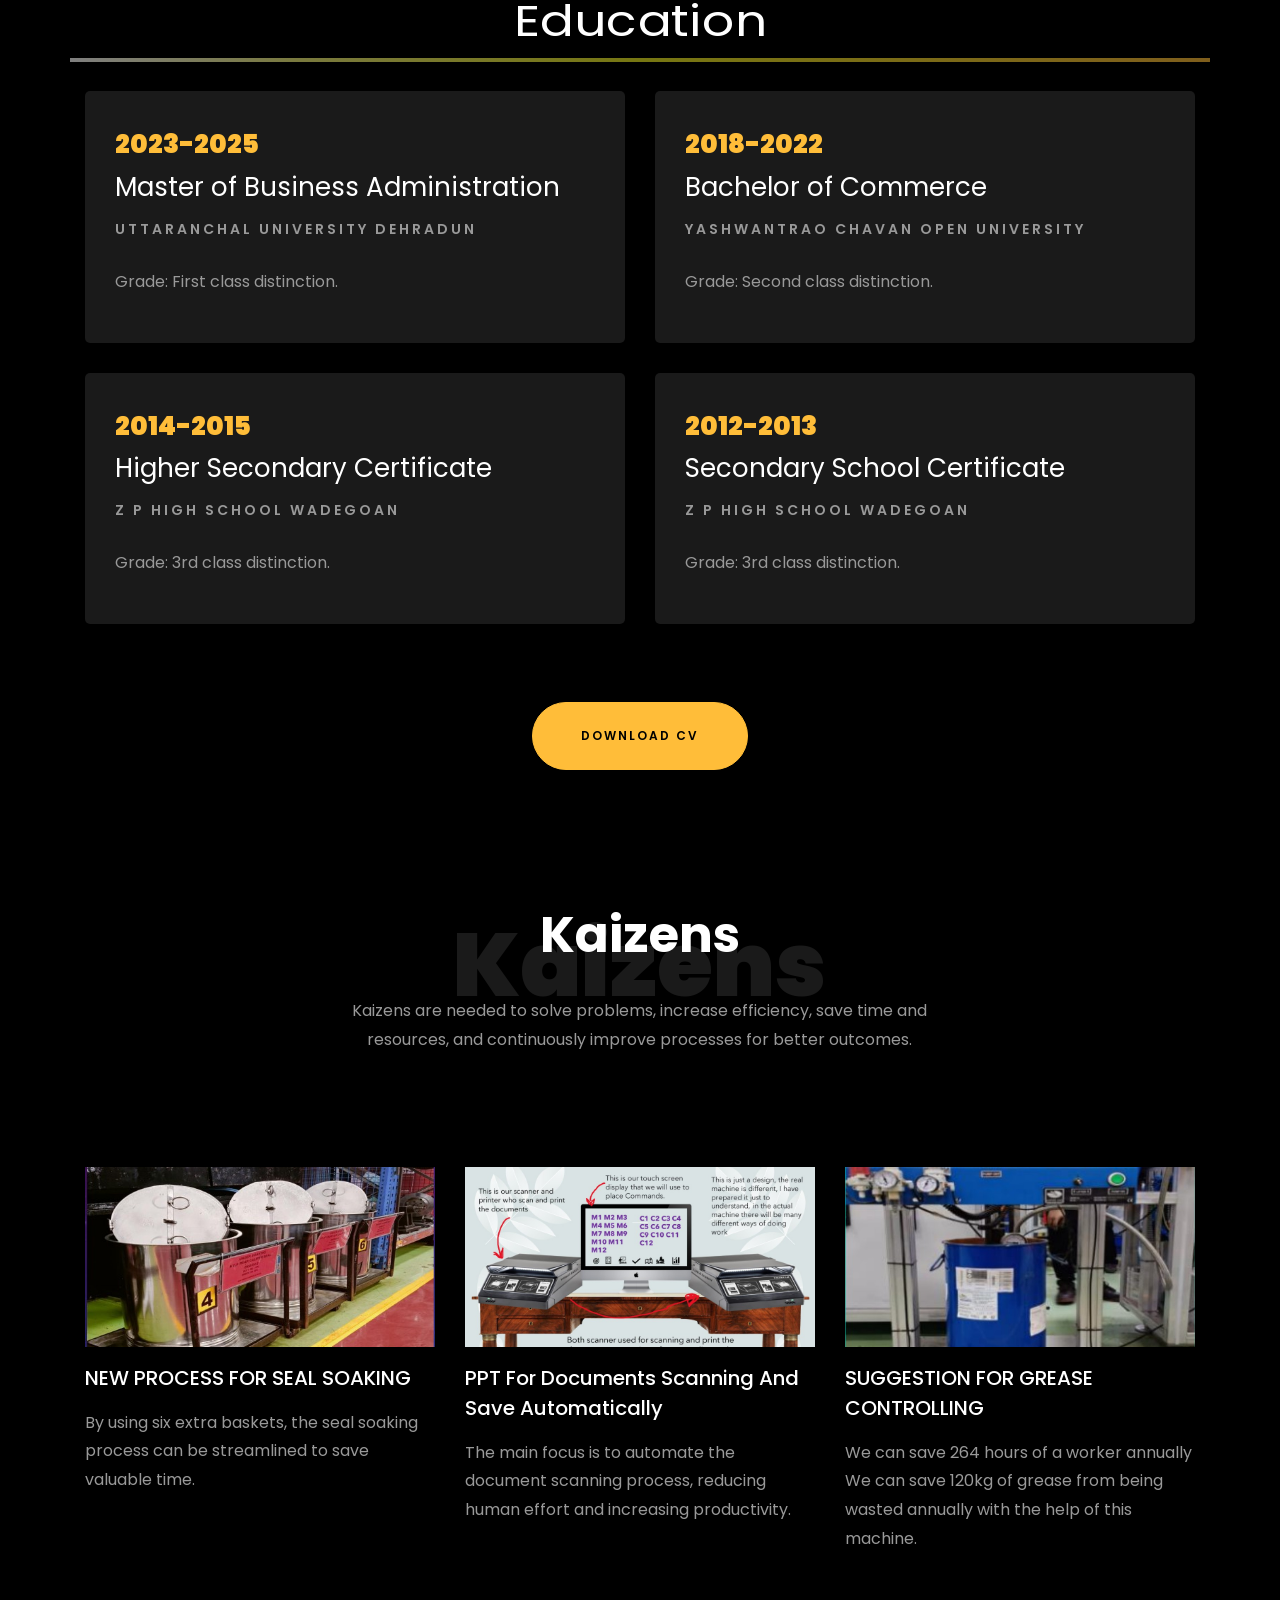
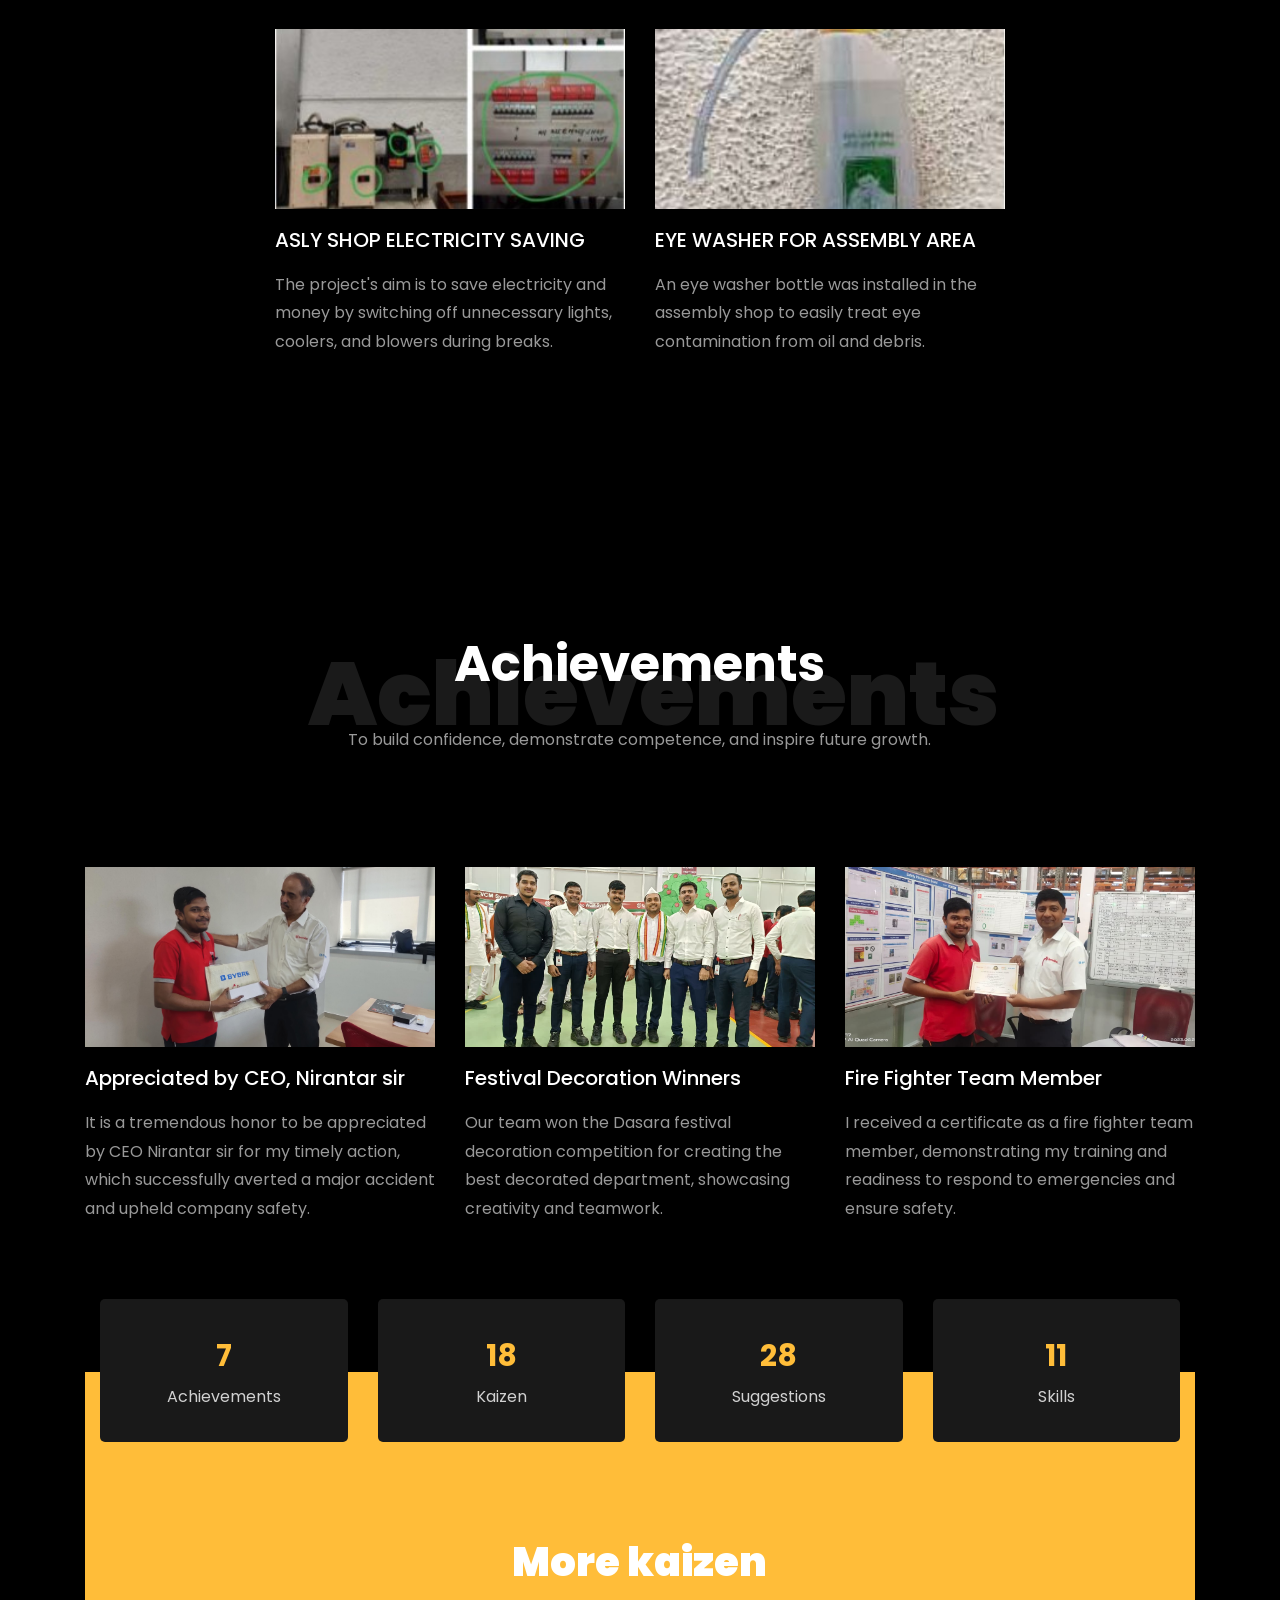
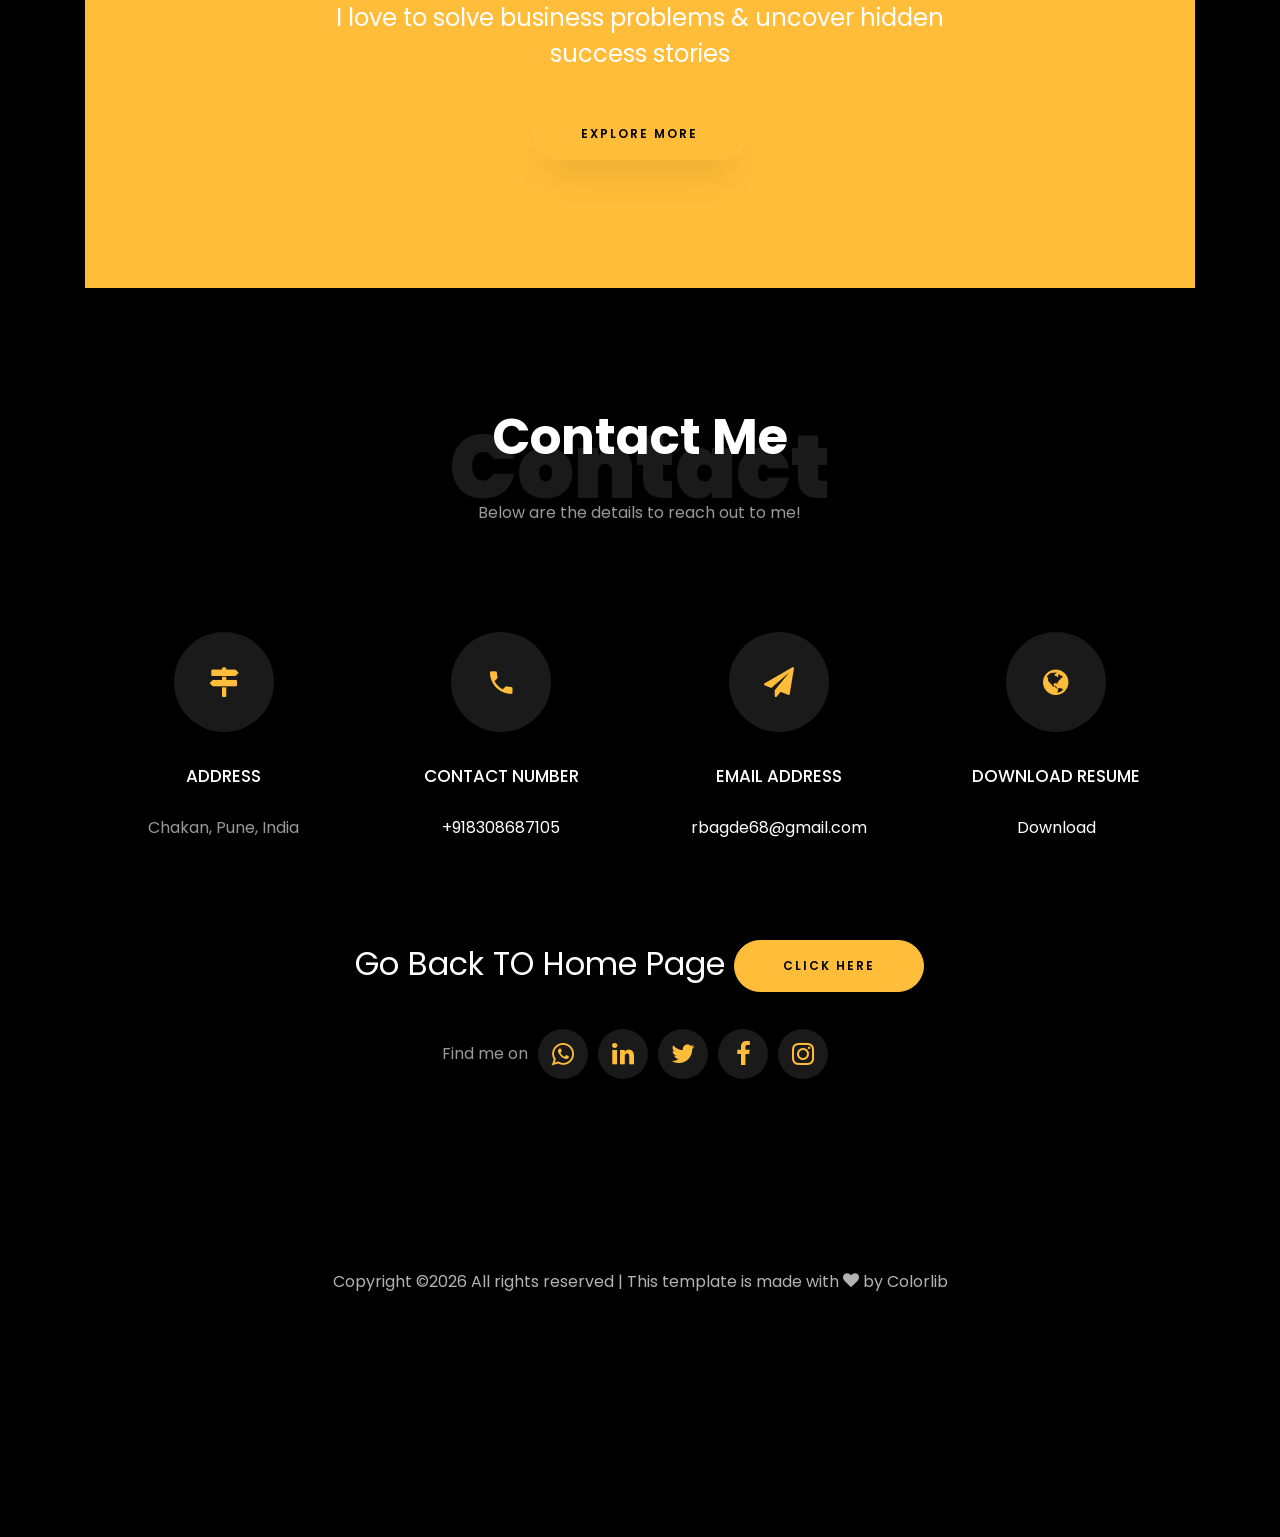
==== commit a197f915: "Update portfolio.html" ====
--- a/portfolio.html
+++ b/portfolio.html
@@ -222,7 +222,7 @@
 									<div class="col-sm-6 col-md-7">
 									  <div class="about-info">
 										<p><span class="title-s">Name: </span> <span>Rishabh Bagde</span></p>
-										<p><span class="title-s">Job Role: </span> <span>Production Associate</span></p>
+										<p><span class="title-s">Job Role: </span> <span>Admin Support</span></p>
 										<p><span class="title-s">Experience: </span> <span>5 Years 3 Months</span></p>
 										<p><span class="title-s">Address: </span> <span>Chakan, Pune, India</span></p>
 									  </div>
@@ -231,13 +231,13 @@
 
 								<div class="skill-mf">
 									<p class="title-s">Skills</p>
-									<span>KAIZEN</span> <span class="pull-right">95%</span>
+									<span>Management</span> <span class="pull-right">85%</span>
 									<div class="progress">
 										<div class="progress-bar" role="progressbar" style="width: 95%;" aria-valuenow="95" aria-valuemin="0"
 											aria-valuemax="100"></div>
 									</div>
 									
-									<span>Management</span> <span class="pull-right">75%</span>
+									<span>Kaizen</span> <span class="pull-right">75%</span>
 									<div class="progress">
 										<div class="progress-bar" role="progressbar" style="width: 75%" aria-valuenow="75" aria-valuemin="0"
 											aria-valuemax="100"></div>
@@ -272,15 +272,15 @@
 								<h1 class="big">About</h1>
 								<h2 class="mb-4">About Me</h2>
 								
-								<p>Currently pursuing an MBA in Human Resources, expected to graduate 
-in August 2025. Eager to apply current company knowledge and strong 
-interpersonal skills to support HR functions. Adaptable, quick learner, 
-and enthusiastic about building a career in HR. Excellent team player 
-and dedicated to continuous learning and professional growth.</p>
+								<p>Aspiring Human Resources professional with a Master of Business Administration (HR) and 5 years of
+corporate experience in the manufacturing sector. Uniquely positioned to leverage shop-floor operational experience to
+manage Employee Relations, Attendance Systems, and Onboarding processes. Proven track record of improving efficiency
+and reducing operational costs. Seeking an entry-level HR role to apply academic knowledge and administrative skills in a
+dynamic organization.</p>
 								<ul class="about-info mt-4 px-md-0 px-2">
-									<li class="d-flex"><span>Profile:</span> <span>Production Associate &amp; management</span></li>
+									<li class="d-flex"><span>Profile:</span> <span>Admin Support &amp; Production</span></li>
 									<li class="d-flex"><span>Domain:</span> <span>Management &amp; HRM</span></li>
-									<li class="d-flex"><span>Education:</span> <span>MBA Masters in HRM</span></li>
+									<li class="d-flex"><span>Education:</span> <span>Masters in HRM ( MBA )</span></li>
 									<li class="d-flex"><span>Language:</span> <span>English, Hindi, Marathi</span></li>
 									<li class="d-flex"><span>BI Tools:</span> <span>Microsoft 365 </span></li>
 									<li class="d-flex"><span>Other Skills:</span> <span>Excel, Google Sheet &amp; Internet Communication</span></li>
@@ -335,9 +335,18 @@
 						<p class="mt-4">Brembo India, based in Pune, is a key player in the Indian automotive market, specializing in the manufacturing of high-performance braking systems.
 							Especially for motorcycles under the ByBre brand. 
 							<ul>
-								<li>Through optimized processes and team synergy, I boosted production efficiency by 40%, significantly enhancing output and resource utilization.</li>
-								<li>Leveraging analytics and process improvements, I successfully reduced fraudulent time by 50% at Brembo, significantly enhancing operational integrity and efficiency.</li>
-								<li>At Brembo, I spearheaded over 30+ Kaizen initiatives, resulting in significant operational cost reductions and enhanced overall business efficiency.</li>
+								<li>HR Operations & Documentation: Assisted the HR team with new joining formalities, maintaining personal files,
+and updating digital records to ensure 100% documentation compliance.</li>
+								<li>Time Office Management: Managed daily attendance logs and shift planning for the team, ensuring accurate data
+for payroll processing.</li>
+								<li>Employee Relations & Grievances: Served as the first point of contact for shop-floor employees regarding
+grievances and queries, bridging the communication gap between workers and management.</li>
+								<li>Facility & Logistics: Coordinated employee transportation (travel management) and oversaw housekeeping
+schedules to ensure a safe and hygienic work environment.</li>
+								<li>Process Improvement: Successfully reduced fraudulent time booking by 50%, directly improving payroll accuracy
+and operational integrity.</li>
+								<li>Efficiency: Boosted team productivity by 40% through better resource utilization and workforce planning.</li>
+								<li>Kaizen Initiatives: Spearheaded 30+ Kaizen initiatives focused on cost reduction and safety improvements.</li>
 							</ul>
 						</p>
 					</div>
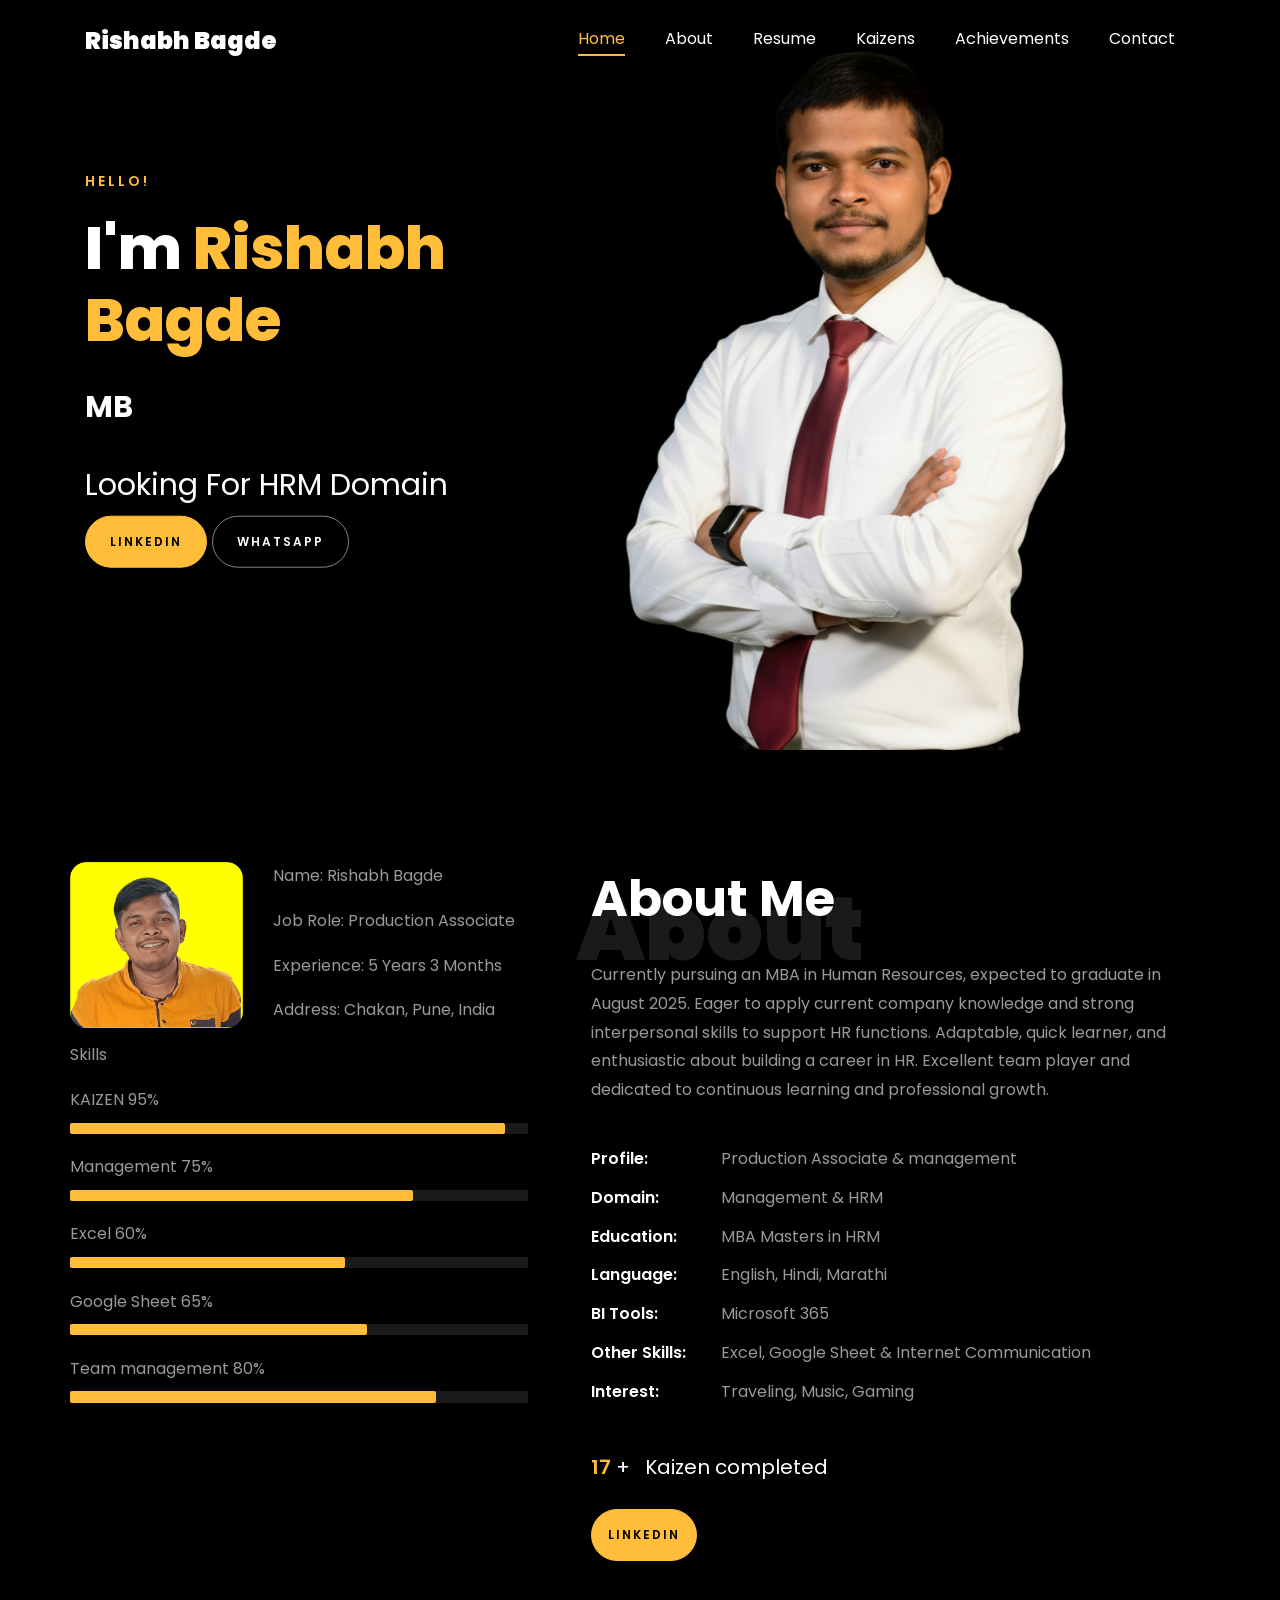
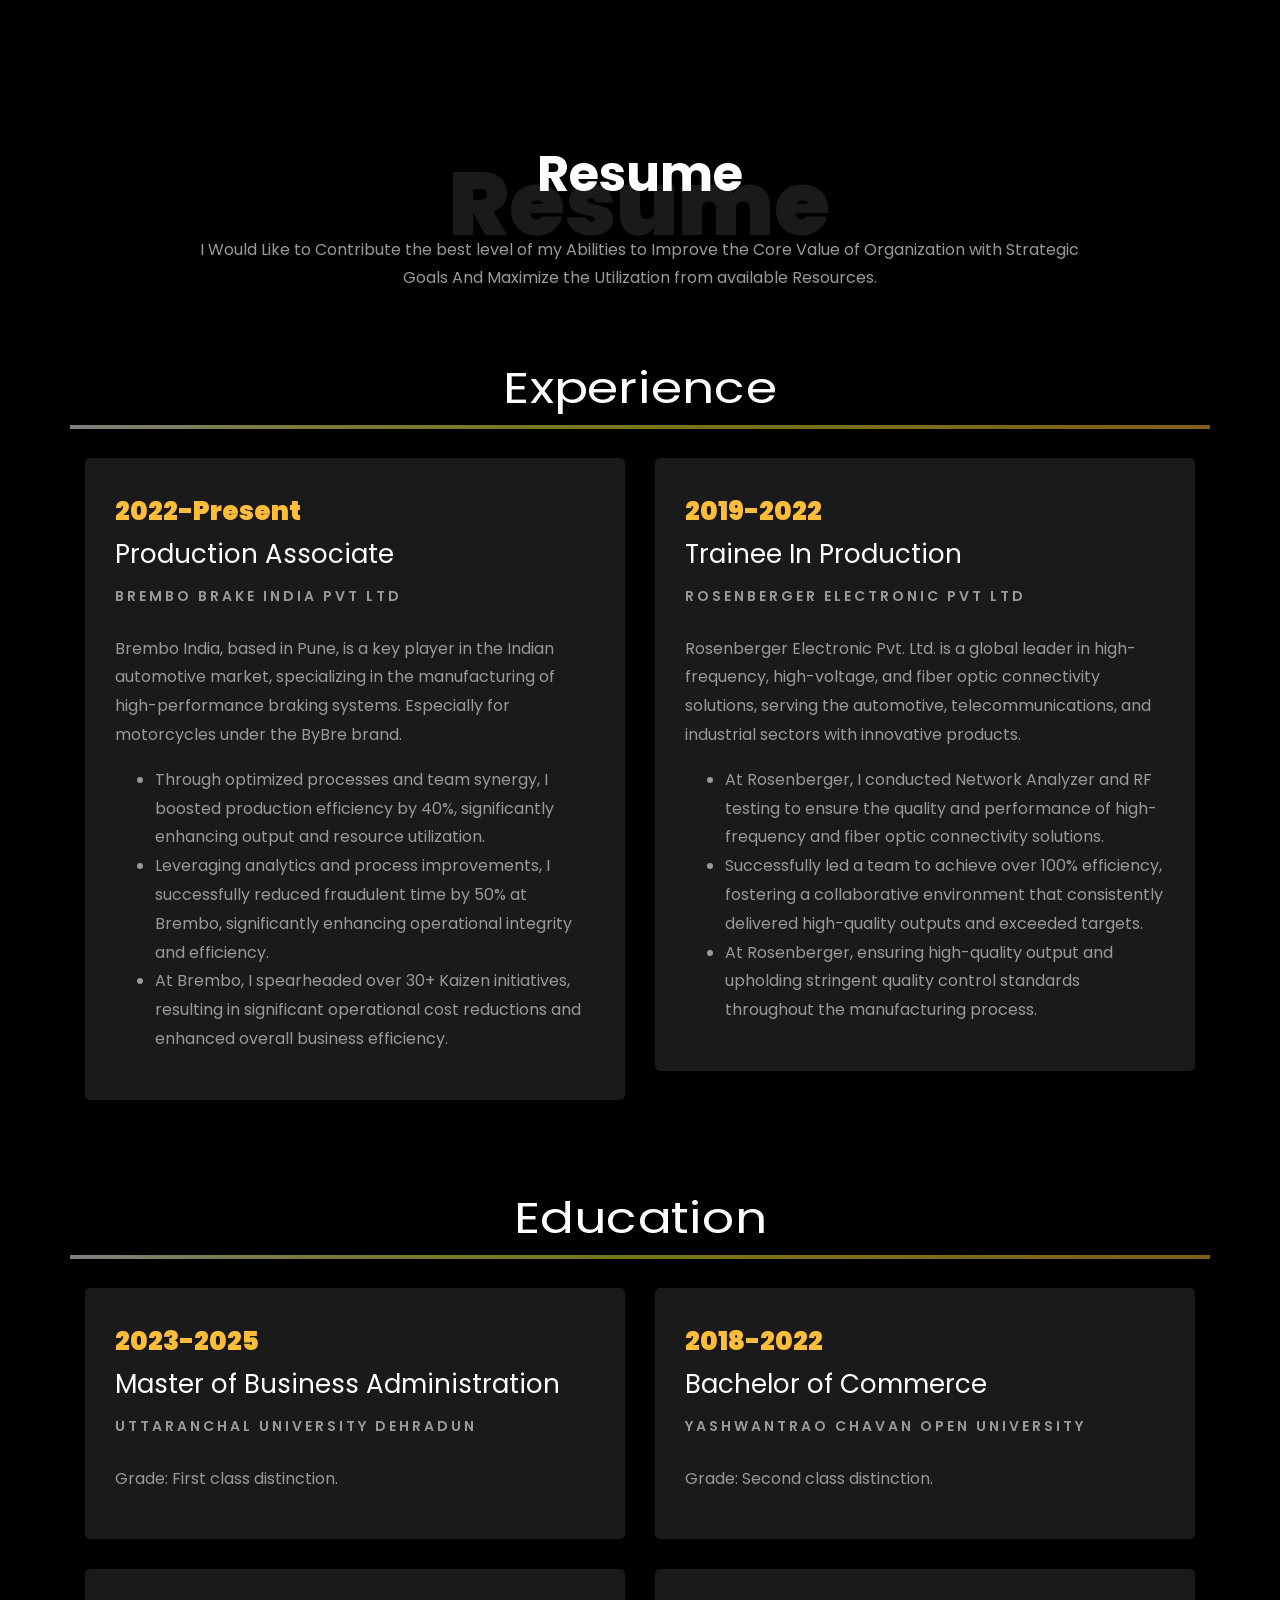
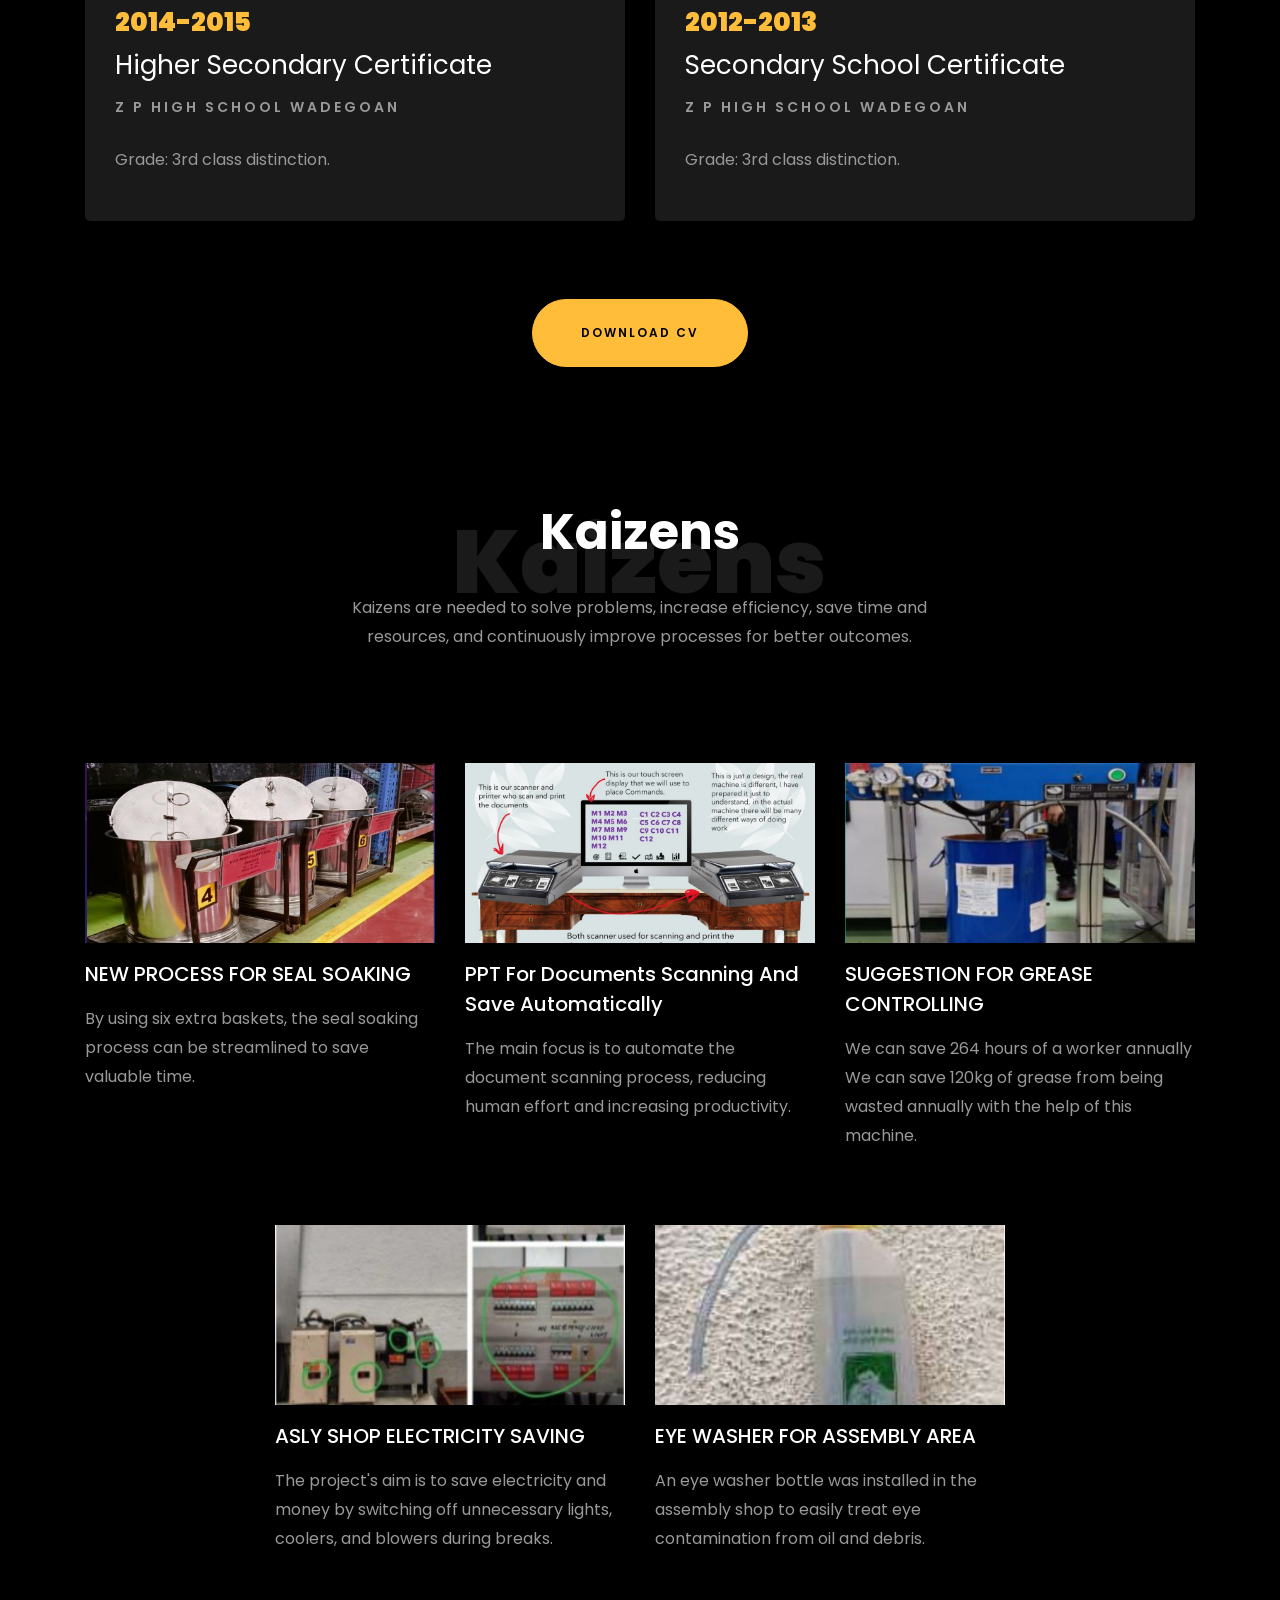
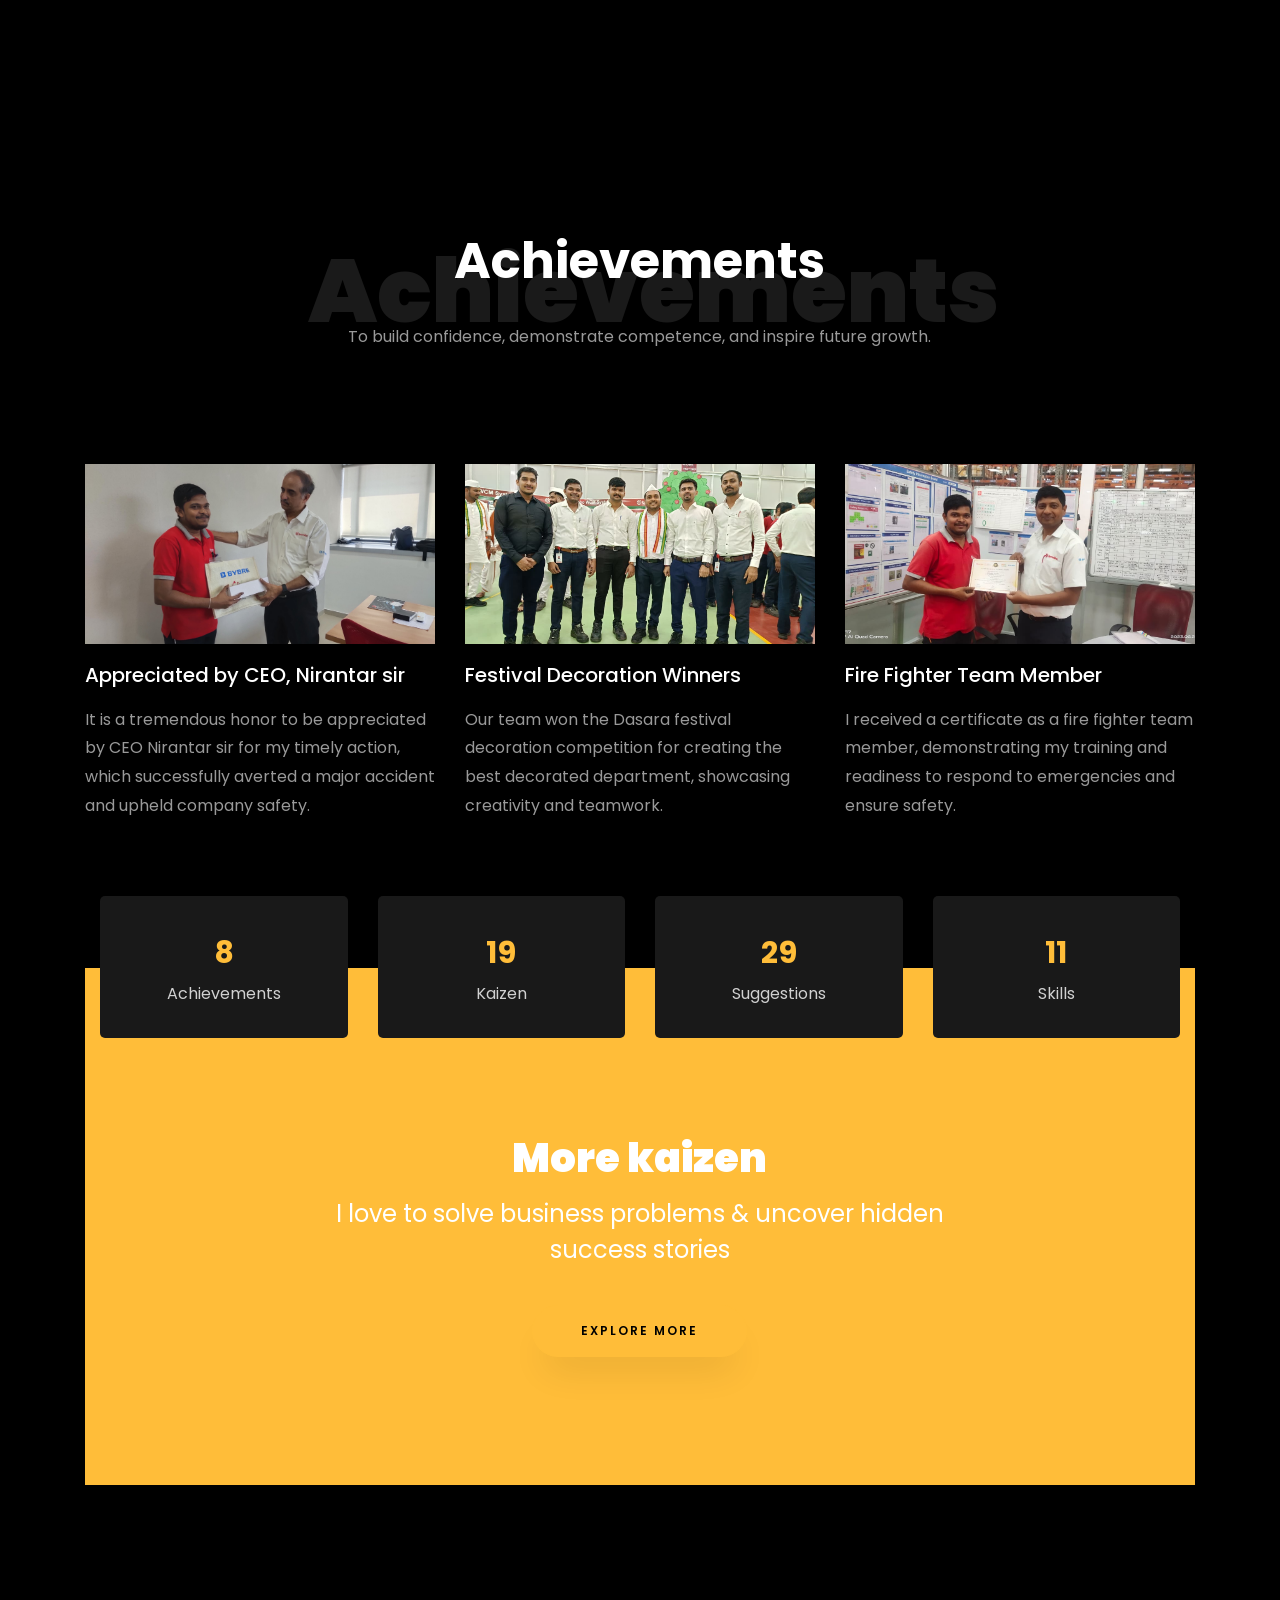
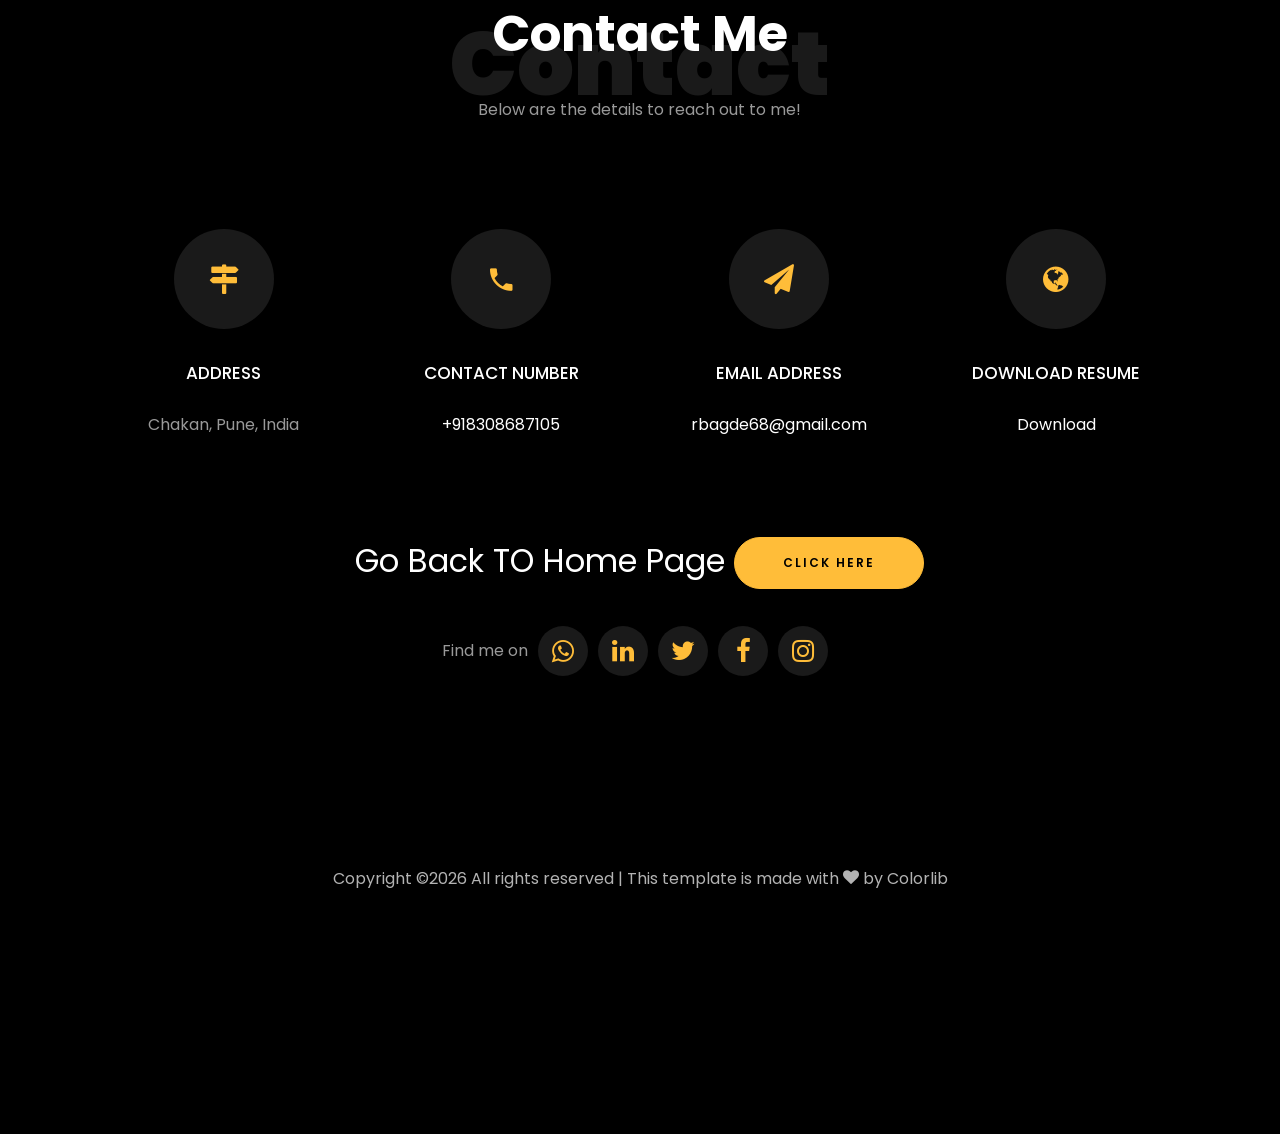
==== commit d4e4f165: "Add files via upload" ====
--- a/portfolio.html
+++ b/portfolio.html
@@ -222,7 +222,7 @@
 									<div class="col-sm-6 col-md-7">
 									  <div class="about-info">
 										<p><span class="title-s">Name: </span> <span>Rishabh Bagde</span></p>
-										<p><span class="title-s">Job Role: </span> <span>Admin Support</span></p>
+										<p><span class="title-s">Job Role: </span> <span>Production Associate</span></p>
 										<p><span class="title-s">Experience: </span> <span>5 Years 3 Months</span></p>
 										<p><span class="title-s">Address: </span> <span>Chakan, Pune, India</span></p>
 									  </div>
@@ -231,13 +231,13 @@
 
 								<div class="skill-mf">
 									<p class="title-s">Skills</p>
-									<span>Management</span> <span class="pull-right">85%</span>
+									<span>KAIZEN</span> <span class="pull-right">95%</span>
 									<div class="progress">
 										<div class="progress-bar" role="progressbar" style="width: 95%;" aria-valuenow="95" aria-valuemin="0"
 											aria-valuemax="100"></div>
 									</div>
 									
-									<span>Kaizen</span> <span class="pull-right">75%</span>
+									<span>Management</span> <span class="pull-right">75%</span>
 									<div class="progress">
 										<div class="progress-bar" role="progressbar" style="width: 75%" aria-valuenow="75" aria-valuemin="0"
 											aria-valuemax="100"></div>
@@ -272,15 +272,15 @@
 								<h1 class="big">About</h1>
 								<h2 class="mb-4">About Me</h2>
 								
-								<p>Aspiring Human Resources professional with a Master of Business Administration (HR) and 5 years of
-corporate experience in the manufacturing sector. Uniquely positioned to leverage shop-floor operational experience to
-manage Employee Relations, Attendance Systems, and Onboarding processes. Proven track record of improving efficiency
-and reducing operational costs. Seeking an entry-level HR role to apply academic knowledge and administrative skills in a
-dynamic organization.</p>
+								<p>Currently pursuing an MBA in Human Resources, expected to graduate 
+in August 2025. Eager to apply current company knowledge and strong 
+interpersonal skills to support HR functions. Adaptable, quick learner, 
+and enthusiastic about building a career in HR. Excellent team player 
+and dedicated to continuous learning and professional growth.</p>
 								<ul class="about-info mt-4 px-md-0 px-2">
-									<li class="d-flex"><span>Profile:</span> <span>Admin Support &amp; Production</span></li>
+									<li class="d-flex"><span>Profile:</span> <span>Production Associate &amp; management</span></li>
 									<li class="d-flex"><span>Domain:</span> <span>Management &amp; HRM</span></li>
-									<li class="d-flex"><span>Education:</span> <span>Masters in HRM ( MBA )</span></li>
+									<li class="d-flex"><span>Education:</span> <span>MBA Masters in HRM</span></li>
 									<li class="d-flex"><span>Language:</span> <span>English, Hindi, Marathi</span></li>
 									<li class="d-flex"><span>BI Tools:</span> <span>Microsoft 365 </span></li>
 									<li class="d-flex"><span>Other Skills:</span> <span>Excel, Google Sheet &amp; Internet Communication</span></li>
@@ -335,18 +335,9 @@
 						<p class="mt-4">Brembo India, based in Pune, is a key player in the Indian automotive market, specializing in the manufacturing of high-performance braking systems.
 							Especially for motorcycles under the ByBre brand. 
 							<ul>
-								<li>HR Operations & Documentation: Assisted the HR team with new joining formalities, maintaining personal files,
-and updating digital records to ensure 100% documentation compliance.</li>
-								<li>Time Office Management: Managed daily attendance logs and shift planning for the team, ensuring accurate data
-for payroll processing.</li>
-								<li>Employee Relations & Grievances: Served as the first point of contact for shop-floor employees regarding
-grievances and queries, bridging the communication gap between workers and management.</li>
-								<li>Facility & Logistics: Coordinated employee transportation (travel management) and oversaw housekeeping
-schedules to ensure a safe and hygienic work environment.</li>
-								<li>Process Improvement: Successfully reduced fraudulent time booking by 50%, directly improving payroll accuracy
-and operational integrity.</li>
-								<li>Efficiency: Boosted team productivity by 40% through better resource utilization and workforce planning.</li>
-								<li>Kaizen Initiatives: Spearheaded 30+ Kaizen initiatives focused on cost reduction and safety improvements.</li>
+								<li>Through optimized processes and team synergy, I boosted production efficiency by 40%, significantly enhancing output and resource utilization.</li>
+								<li>Leveraging analytics and process improvements, I successfully reduced fraudulent time by 50% at Brembo, significantly enhancing operational integrity and efficiency.</li>
+								<li>At Brembo, I spearheaded over 30+ Kaizen initiatives, resulting in significant operational cost reductions and enhanced overall business efficiency.</li>
 							</ul>
 						</p>
 					</div>
@@ -442,11 +433,11 @@
         <div class="row d-flex">
           <div class="col-md-4 d-flex ftco-animate">
           	<div class="blog-entry justify-content-end">
-              <a href="https://drive.google.com/file/d/1ePimAKbOPq_E-TVls9YvH_VWhzKWTTTP/view?usp=drive_link" class="block-20 zoom-effect" style="background-image: url('images/proj_1.jpg');">
+              <a href="https://drive.google.com/file/d/1Qkpub1txb4ErFXdHDTEOJ3e_DFG7W7oG/view?usp=drive_link" class="block-20 zoom-effect" style="background-image: url('images/proj_1.jpg');">
               </a>
               <div class="text mt-3 float-right d-block">
 
-                <h3 class="heading"><a href="https://drive.google.com/file/d/1ePimAKbOPq_E-TVls9YvH_VWhzKWTTTP/view?usp=drive_link">NEW PROCESS FOR SEAL SOAKING</a></h3>
+                <h3 class="heading"><a href="https://drive.google.com/file/d/1Qkpub1txb4ErFXdHDTEOJ3e_DFG7W7oG/view?usp=drive_link">NEW PROCESS FOR SEAL SOAKING</a></h3>
                 <p> By using six extra baskets, the seal soaking process can be streamlined to save valuable time.</p>
               </div>
             </div>
@@ -464,11 +455,11 @@
           </div>
           <div class="col-md-4 d-flex ftco-animate">
           	<div class="blog-entry">
-              <a href="https://github.com/rishabhnmishra/Madhav_Store_Analysis_PowerBI/blob/main/Madhav%20Store%20dashboard.jpg" class="block-20 zoom-effect" style="background-image: url('images/proj_3.jpg');">
+              <a href="https://drive.google.com/file/d/1KGdbTX4hRdhkecyVqbZqGcPobNBiDH0w/view?usp=drive_link" class="block-20 zoom-effect" style="background-image: url('images/proj_3.jpg');">
               </a>
               <div class="text mt-3 float-right d-block">
 
-                <h3 class="heading"><a href="https://github.com/rishabhnmishra/Madhav_Store_Analysis_PowerBI/blob/main/Madhav%20Store%20dashboard.jpg">SUGGESTION FOR GREASE CONTROLLING</a></h3>
+                <h3 class="heading"><a href="https://drive.google.com/file/d/1KGdbTX4hRdhkecyVqbZqGcPobNBiDH0w/view?usp=drive_link">SUGGESTION FOR GREASE CONTROLLING</a></h3>
                 <p>We can save 264 hours of a worker annually We can save 120kg of grease from being wasted annually with the help of this machine.</p>
               </div>
             </div>
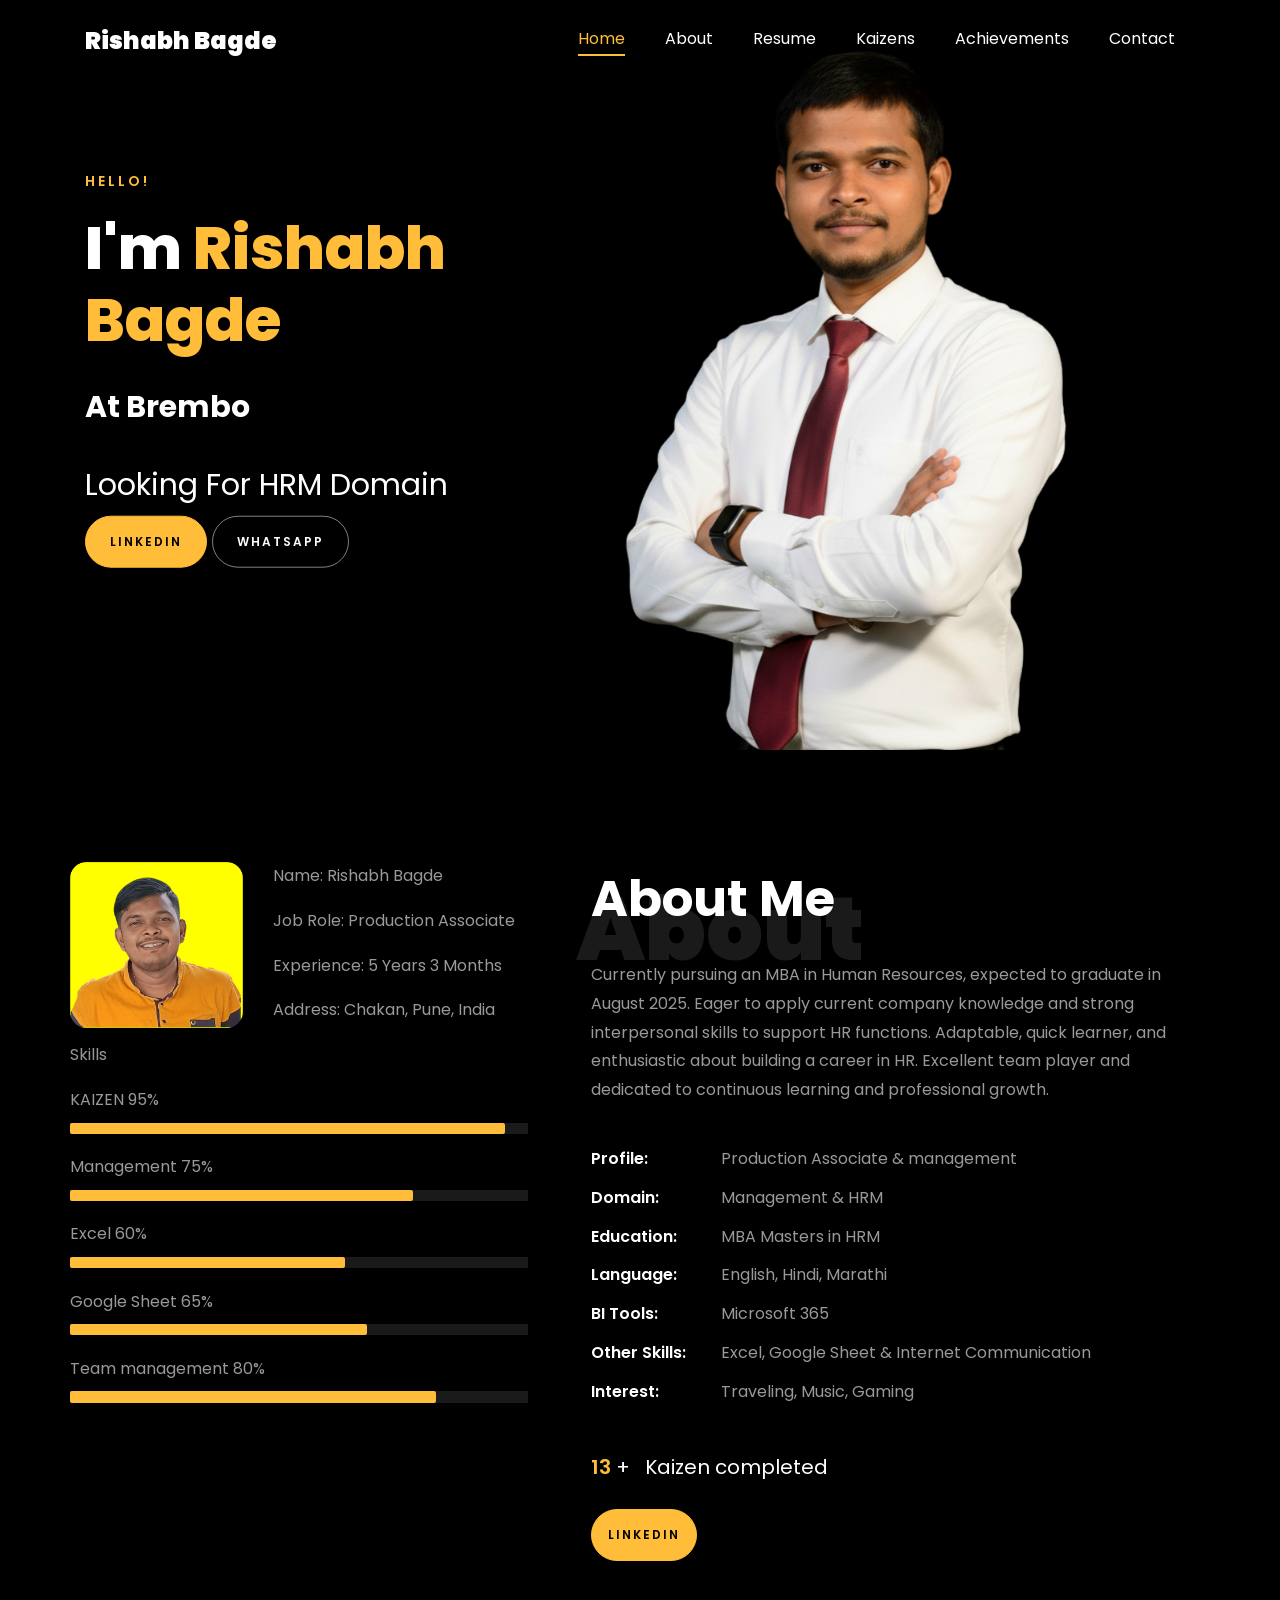
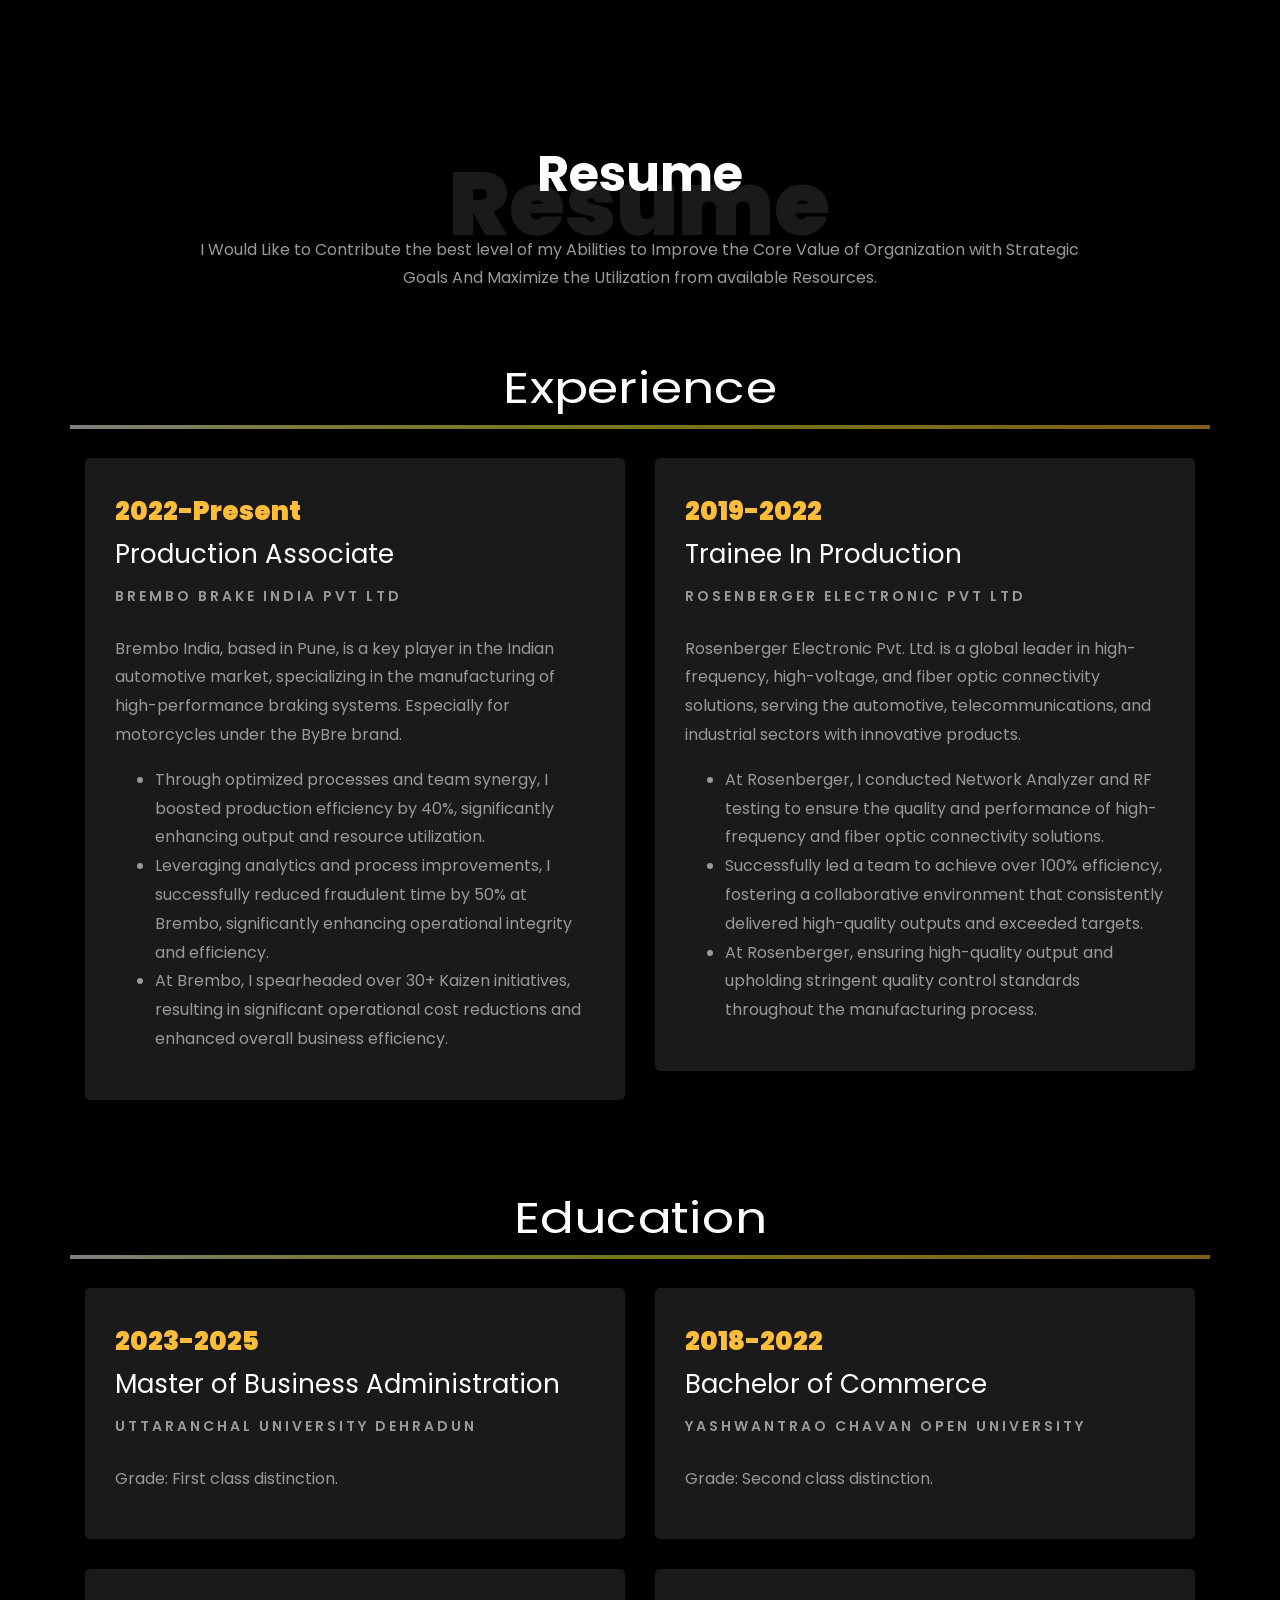
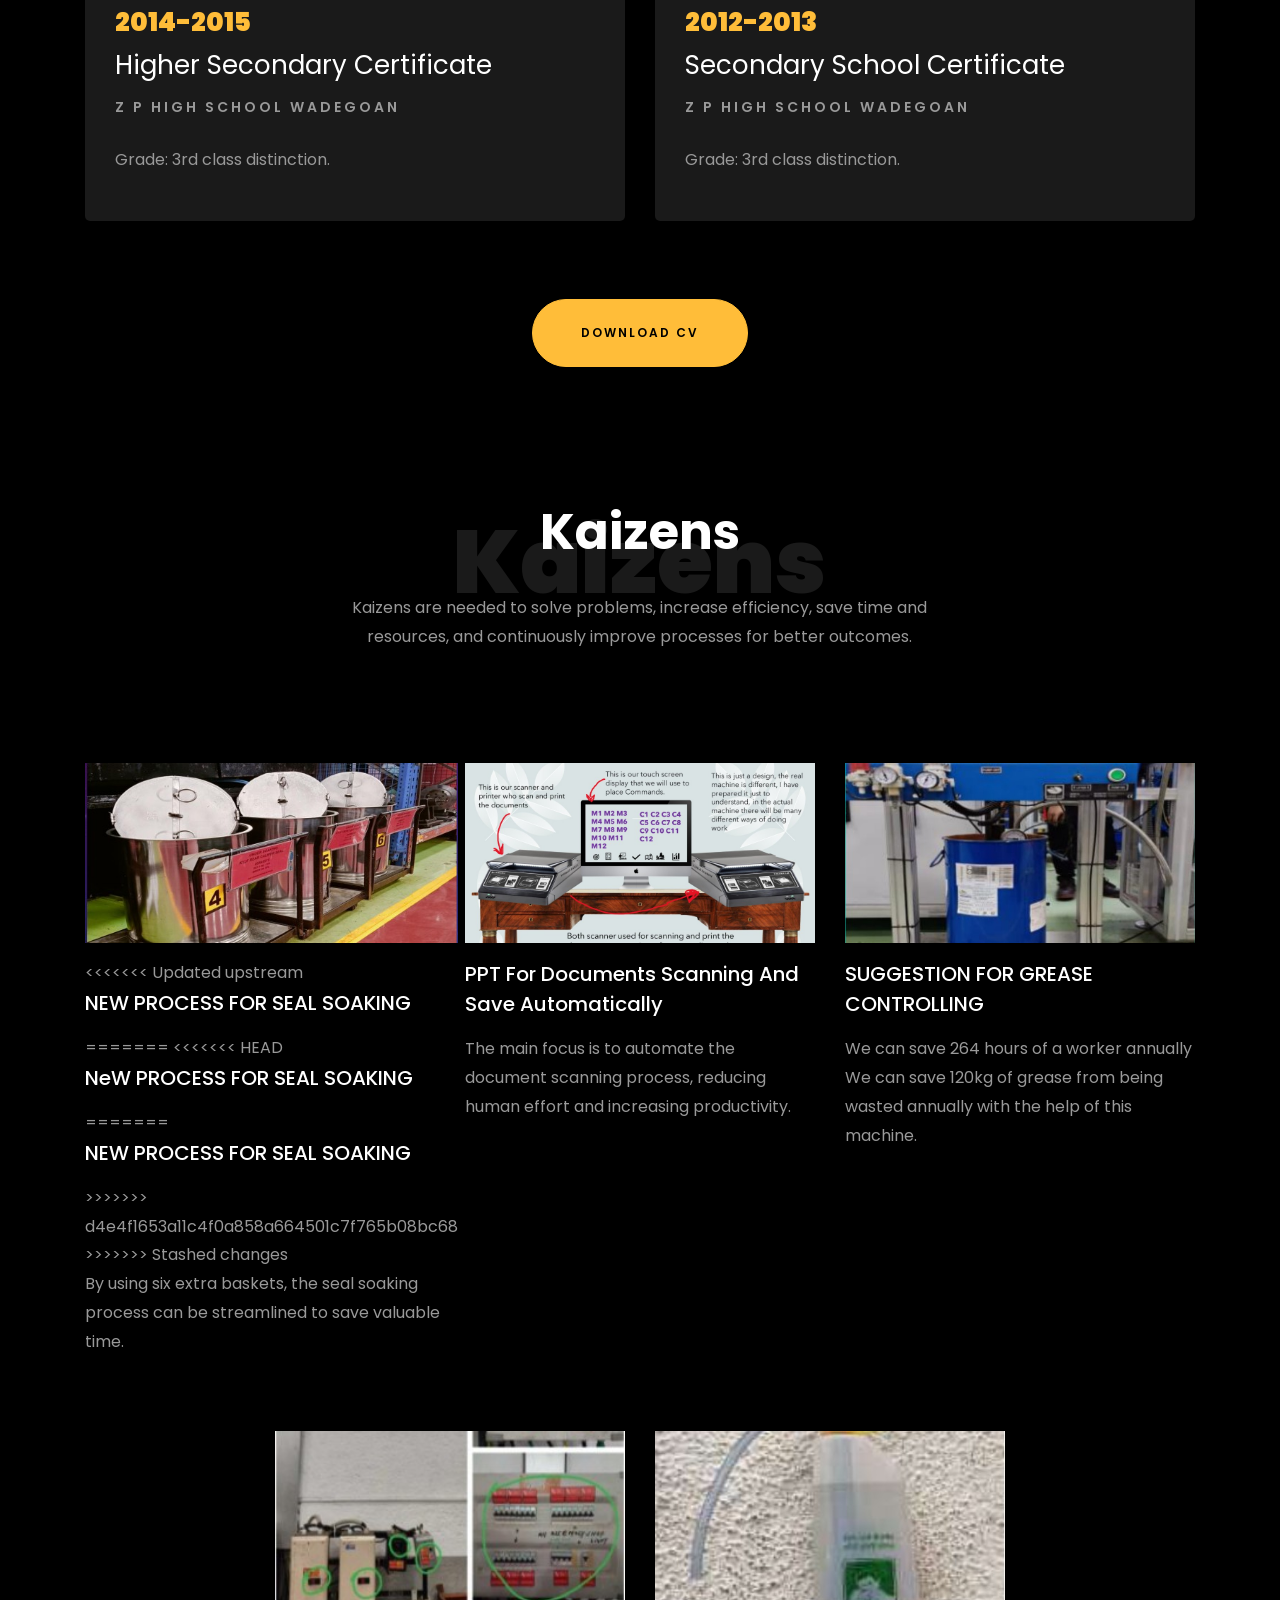
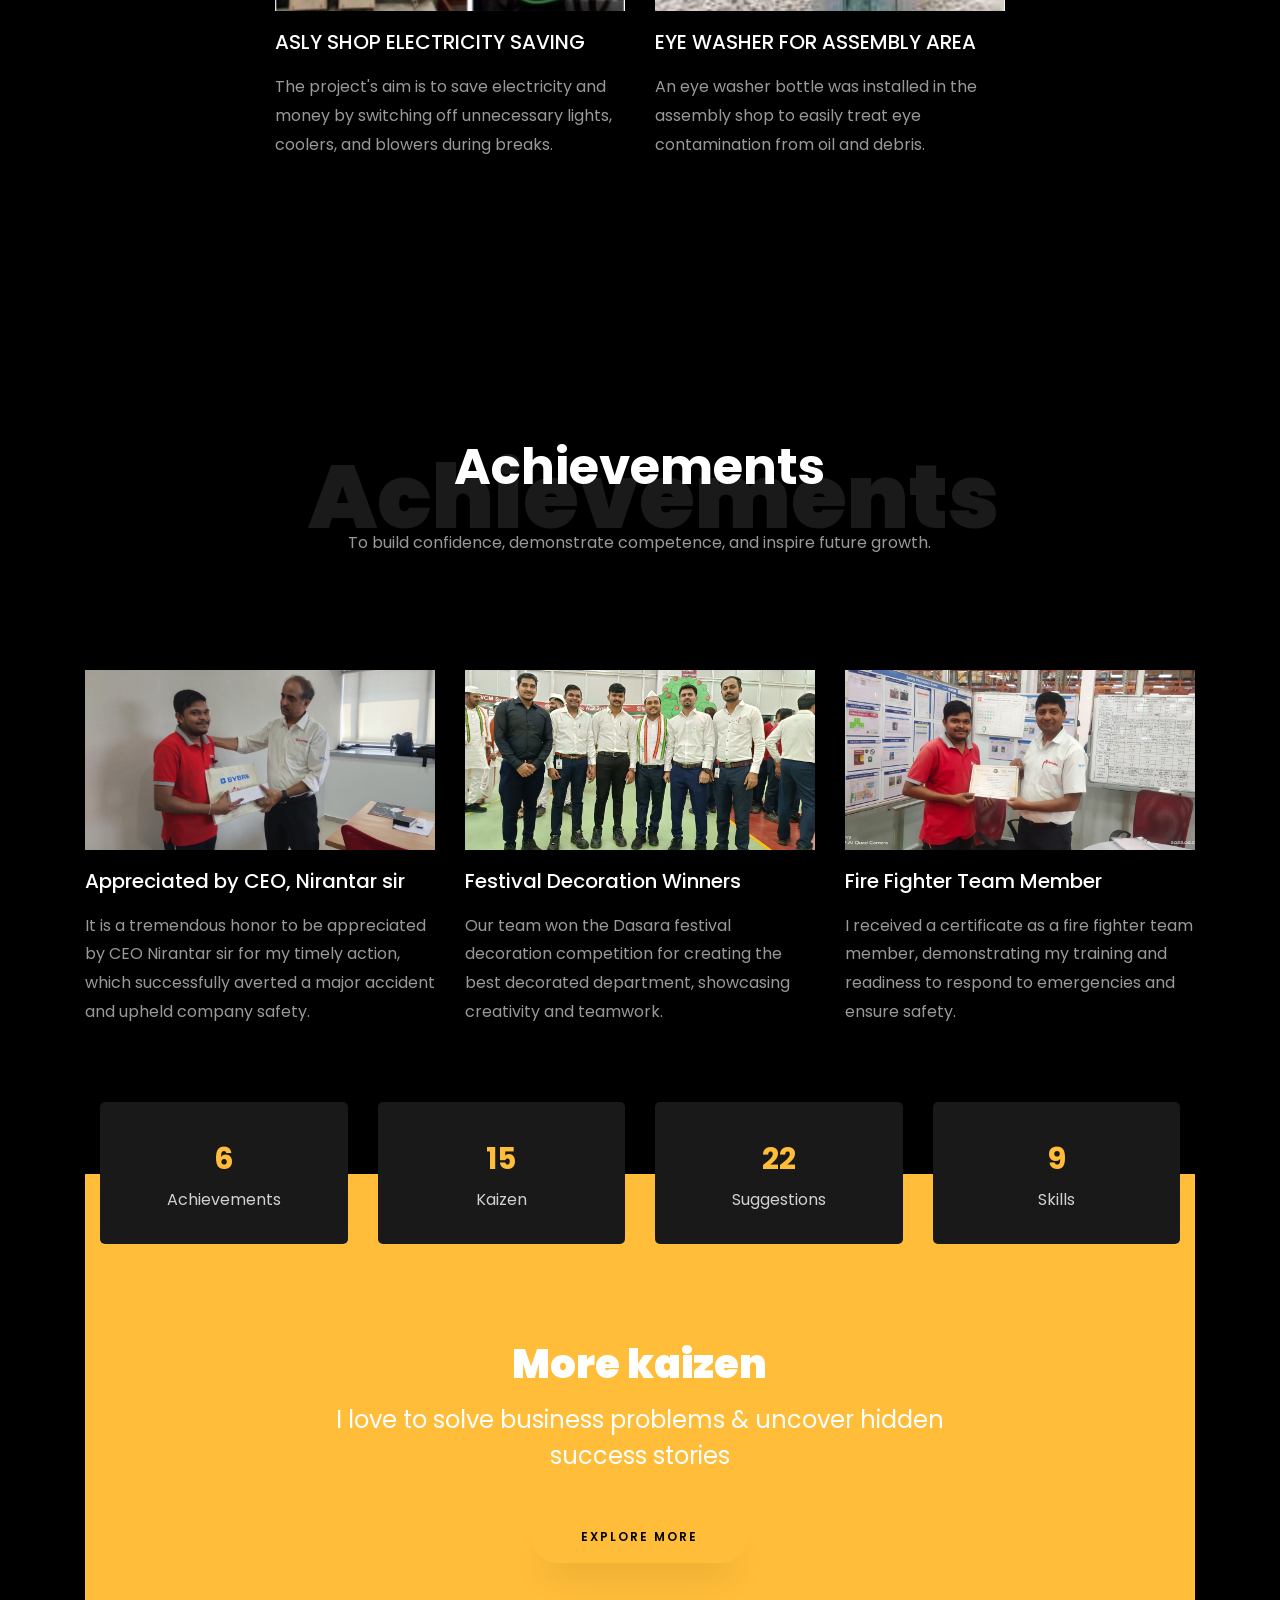
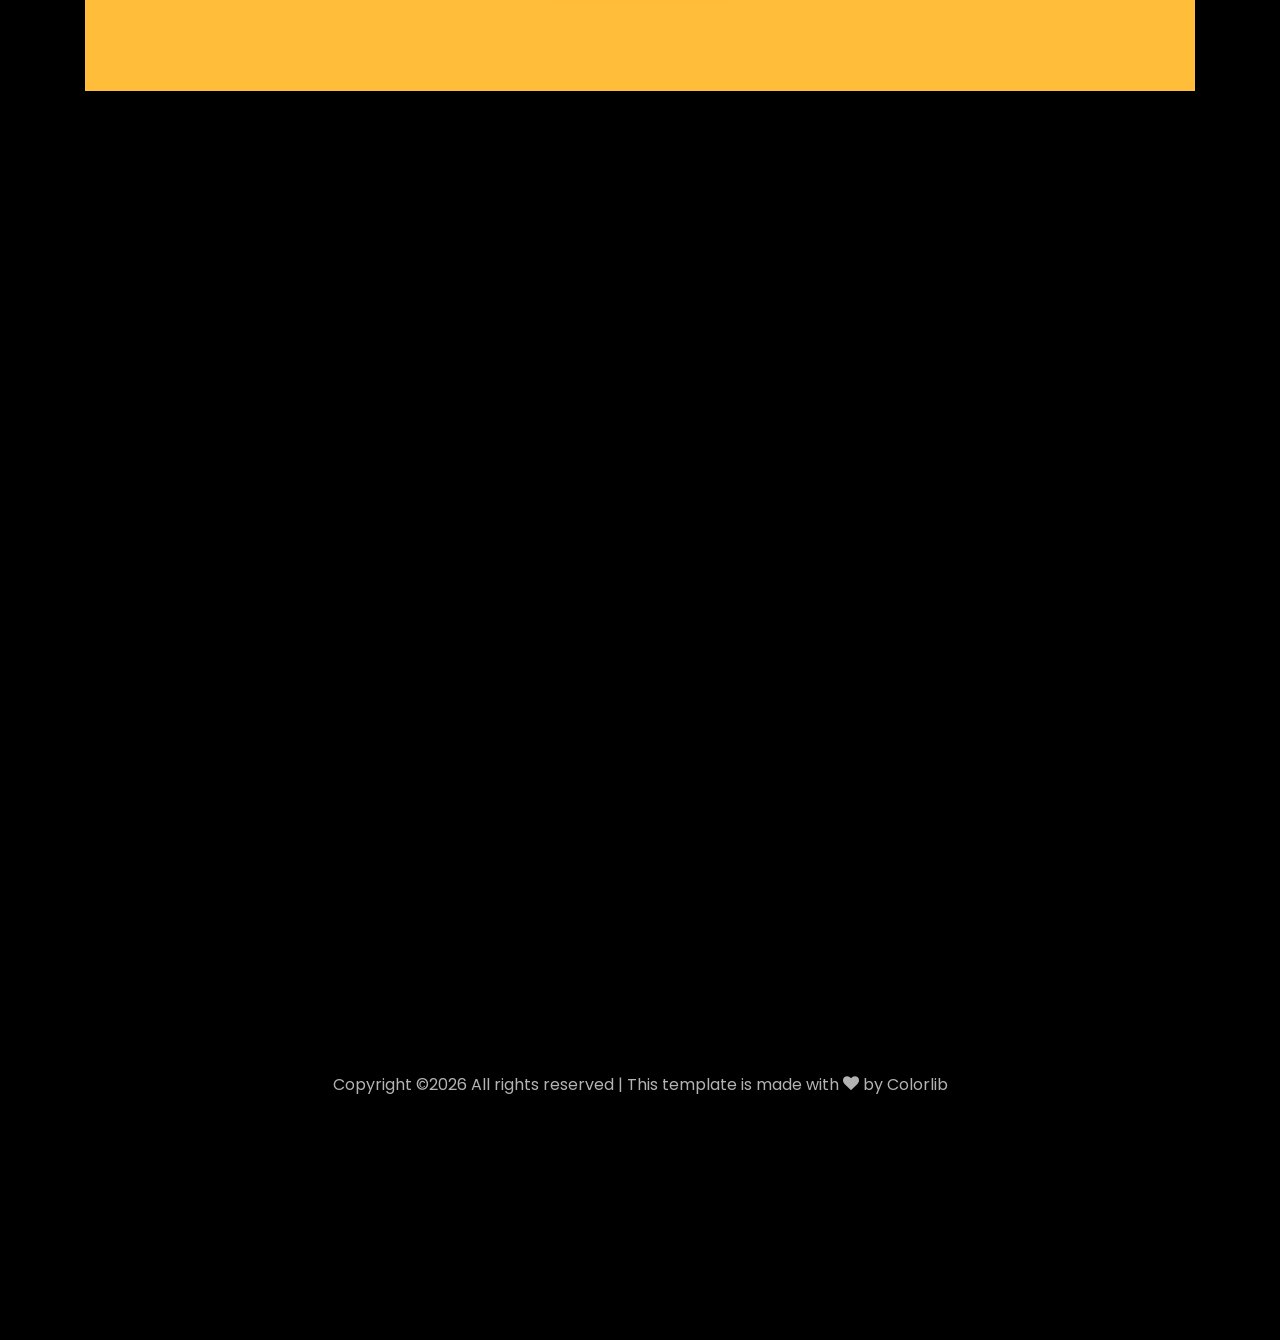
==== commit 1e3f881f: "Update portfolio.html" ====
--- a/portfolio.html
+++ b/portfolio.html
@@ -437,7 +437,15 @@
               </a>
               <div class="text mt-3 float-right d-block">
 
+<<<<<<< Updated upstream
                 <h3 class="heading"><a href="https://drive.google.com/file/d/1Qkpub1txb4ErFXdHDTEOJ3e_DFG7W7oG/view?usp=drive_link">NEW PROCESS FOR SEAL SOAKING</a></h3>
+=======
+<<<<<<< HEAD
+                <h3 class="heading"><a href="https://drive.google.com/file/d/1Qkpub1txb4ErFXdHDTEOJ3e_DFG7W7oG/view?usp=drive_link">NeW PROCESS FOR SEAL SOAKING</a></h3>
+=======
+                <h3 class="heading"><a href="https://drive.google.com/file/d/1Qkpub1txb4ErFXdHDTEOJ3e_DFG7W7oG/view?usp=drive_link">NEW PROCESS FOR SEAL SOAKING</a></h3>
+>>>>>>> d4e4f1653a11c4f0a858a664501c7f765b08bc68
+>>>>>>> Stashed changes
                 <p> By using six extra baskets, the seal soaking process can be streamlined to save valuable time.</p>
               </div>
             </div>
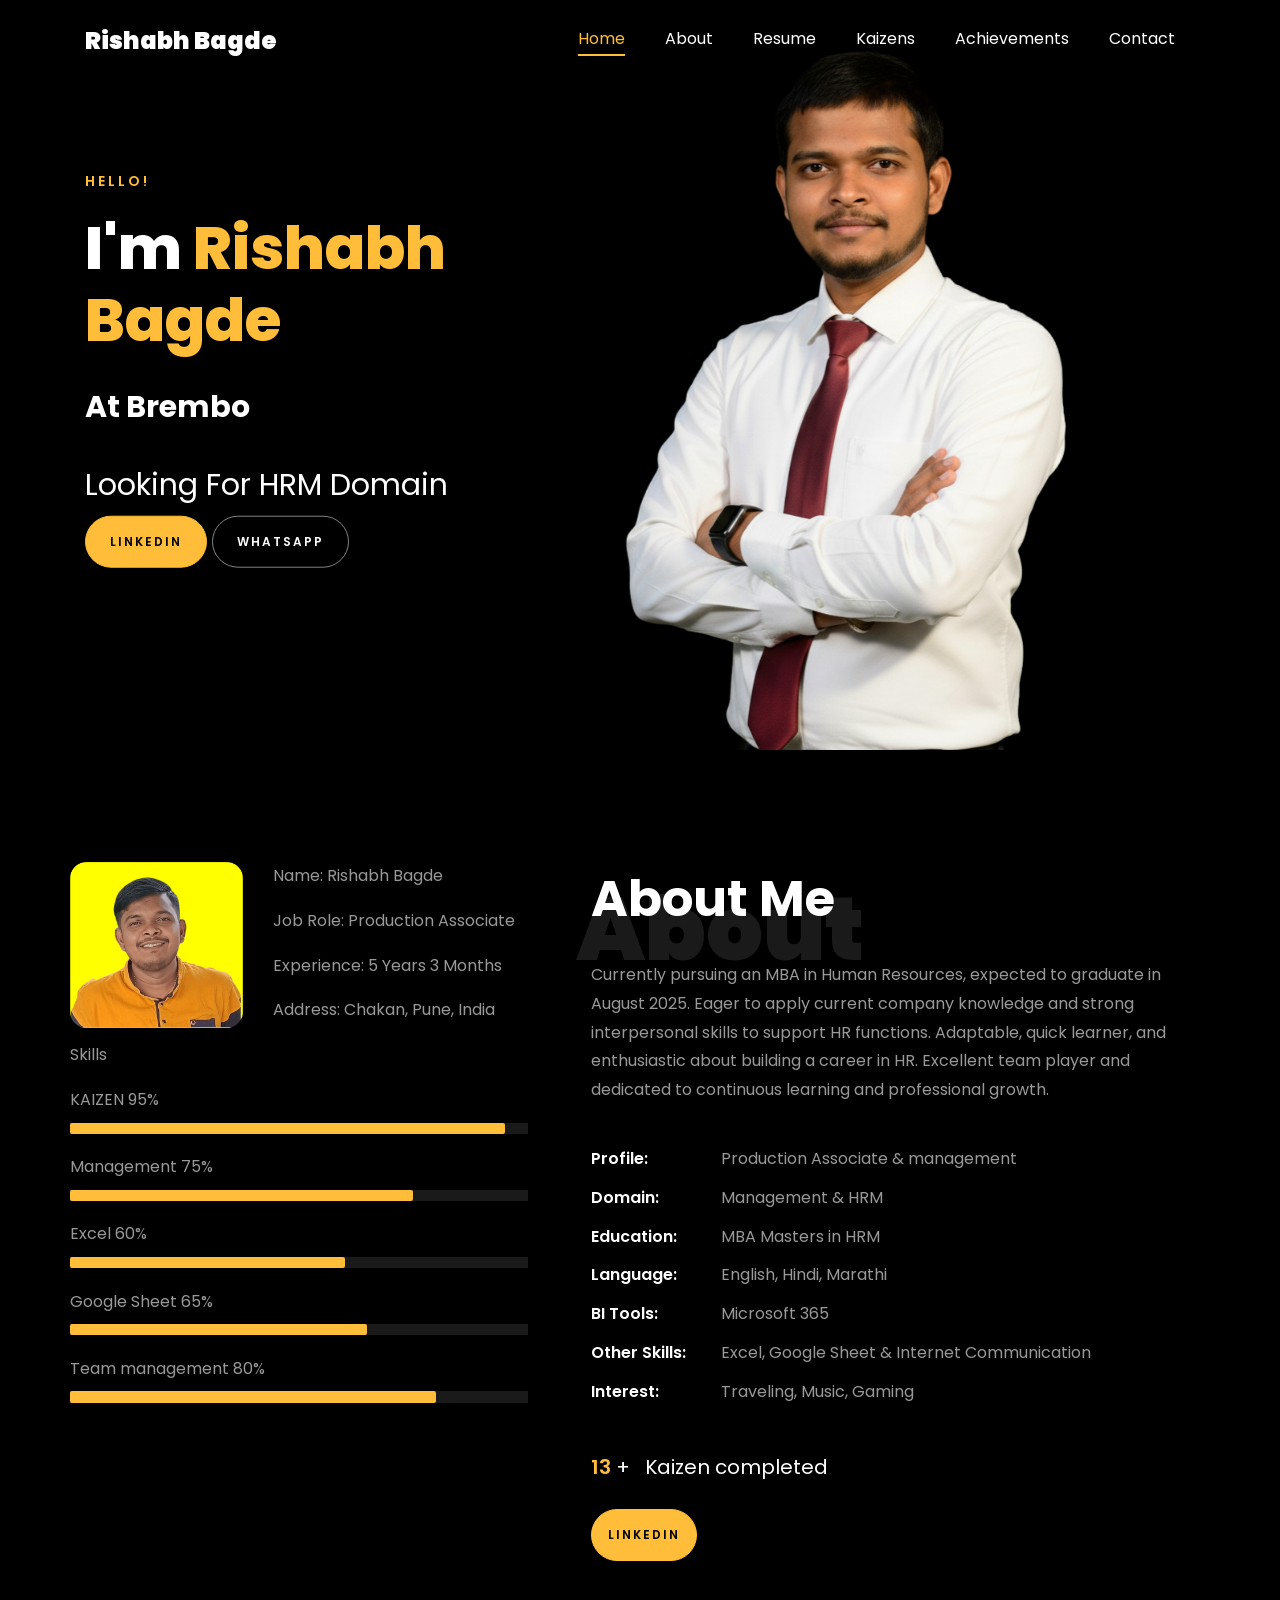
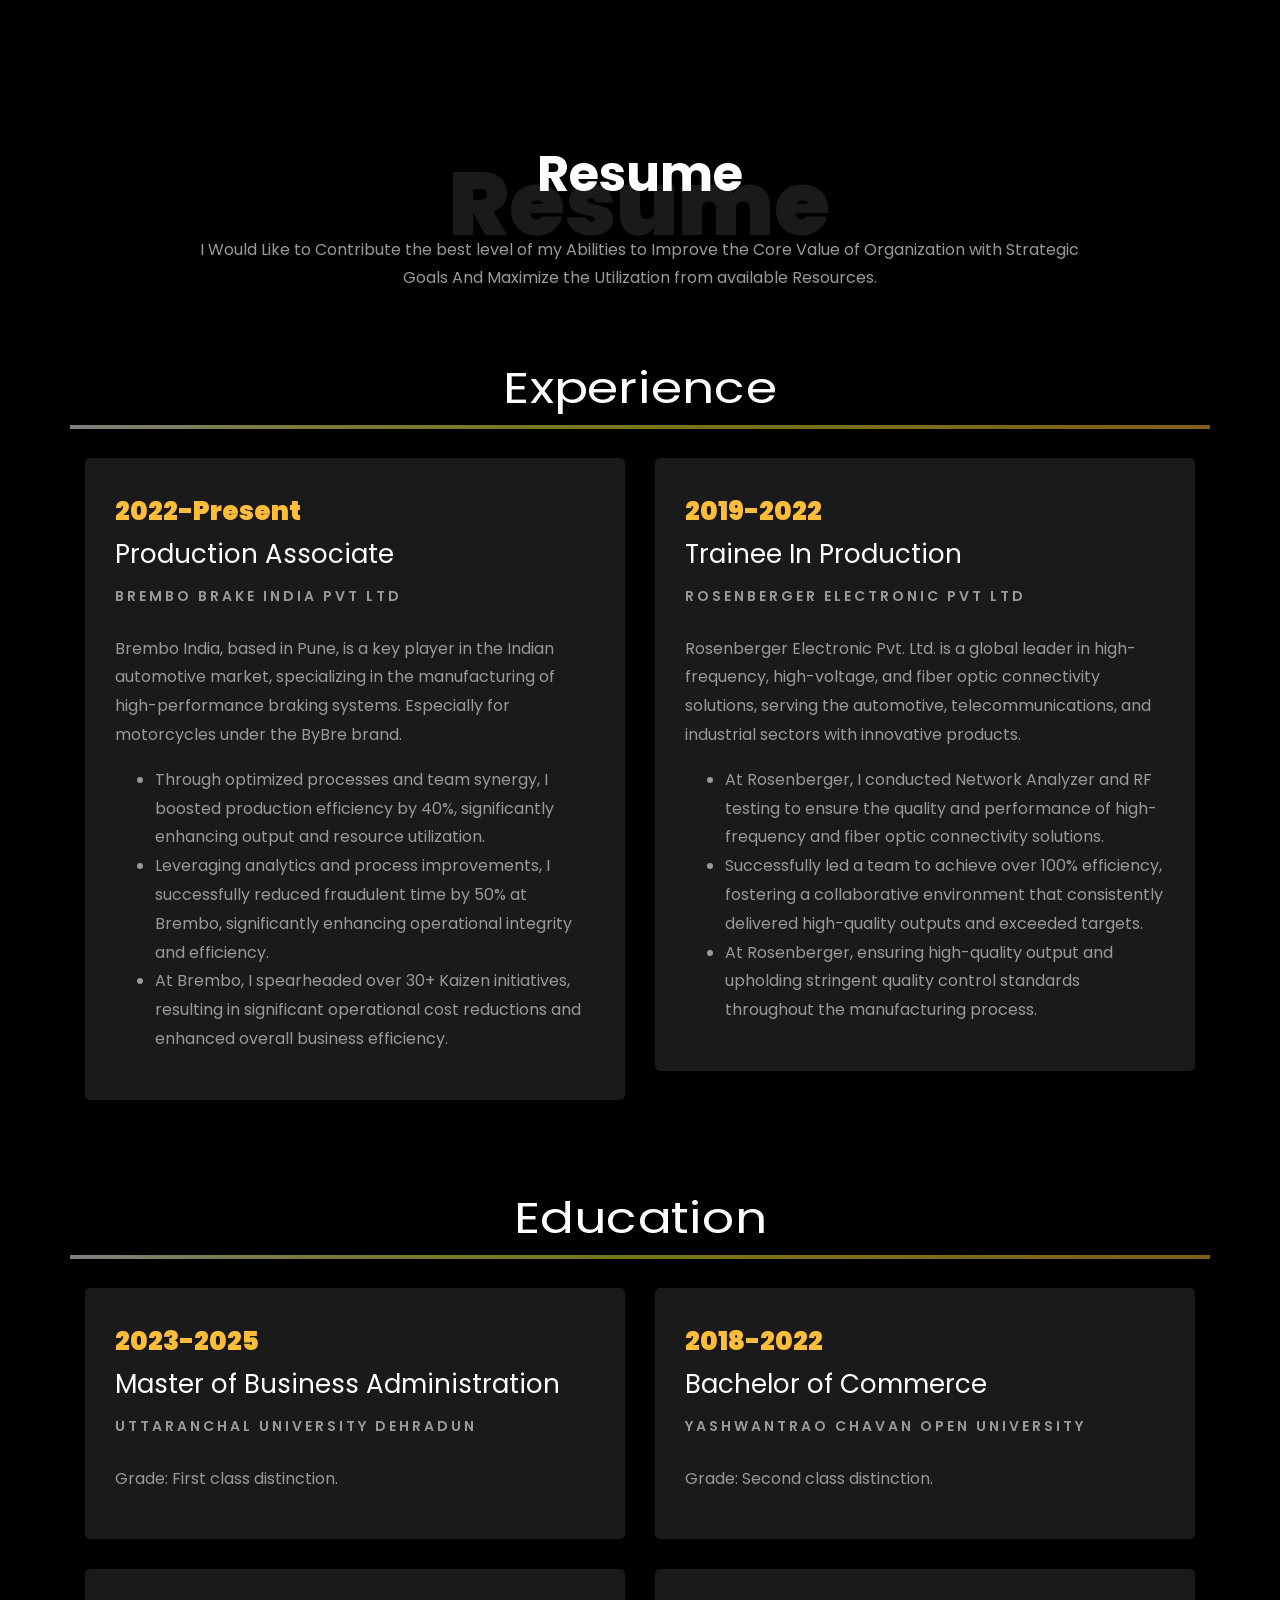
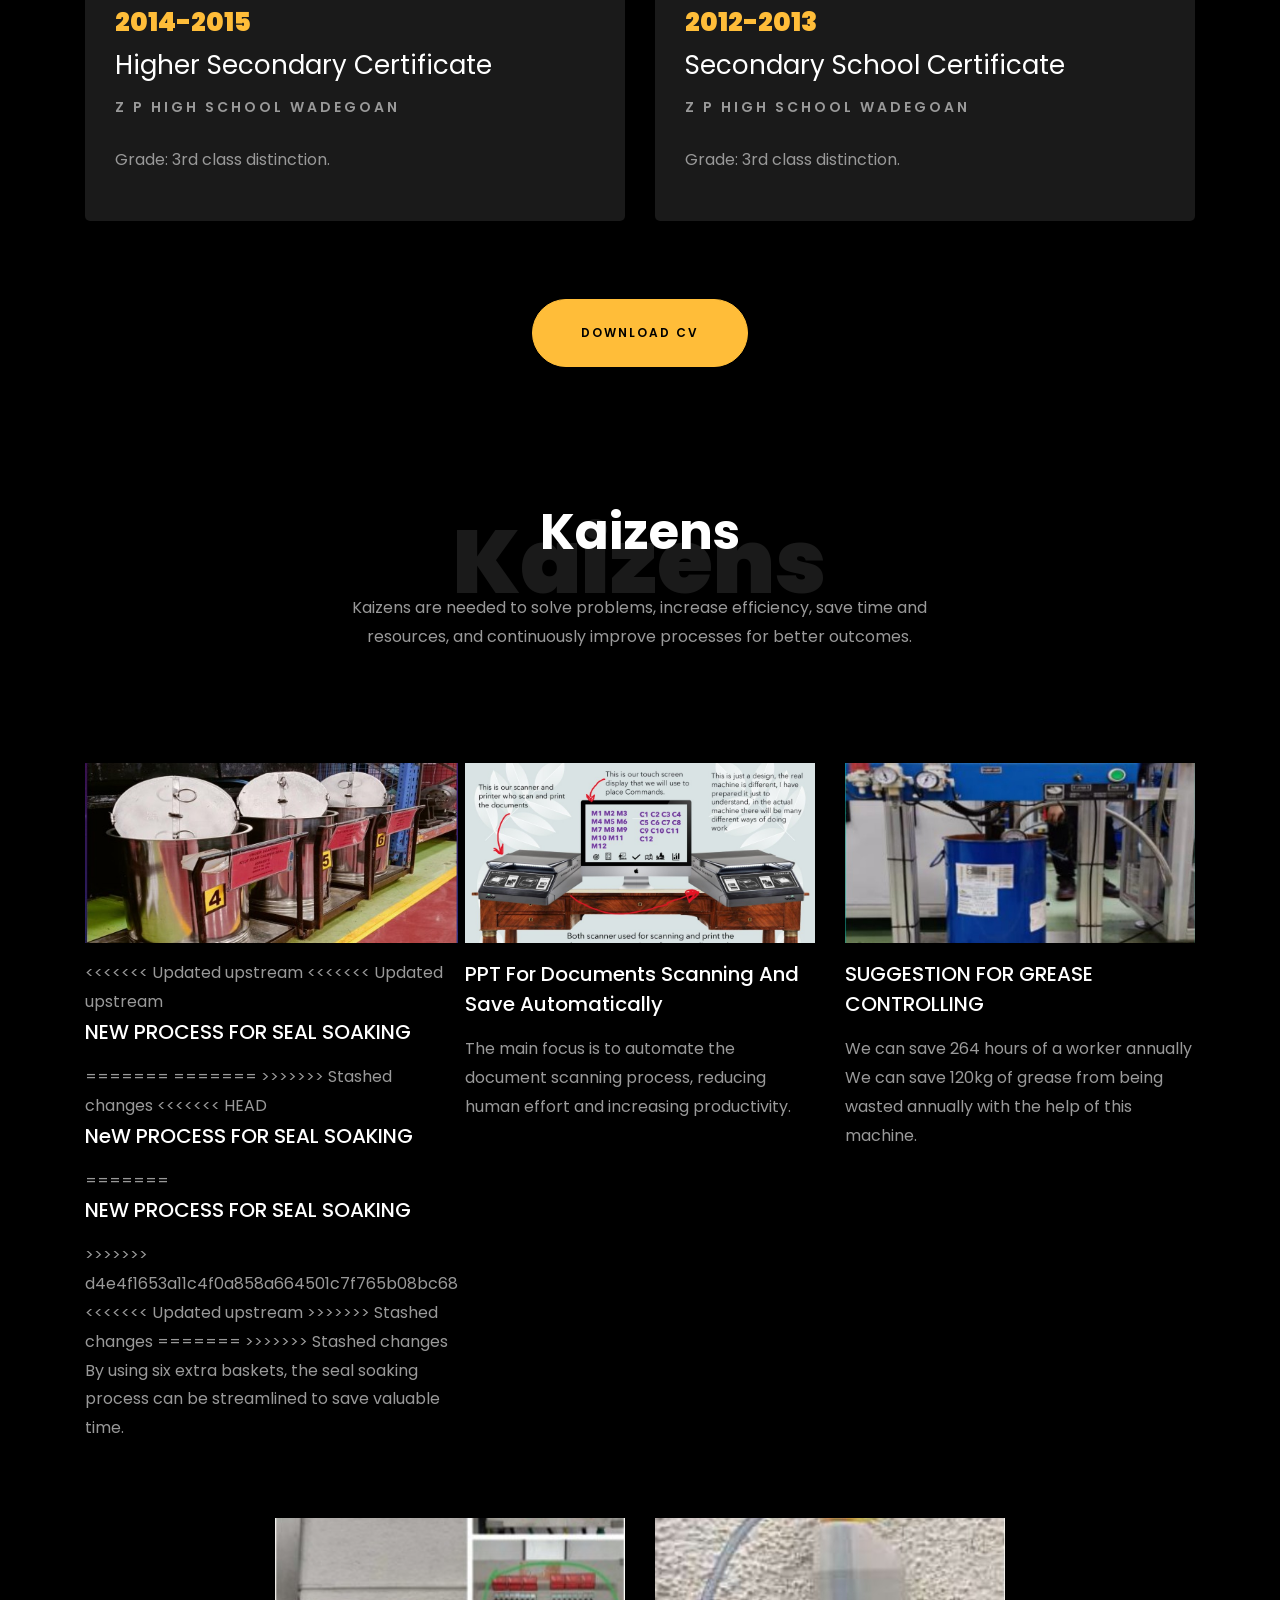
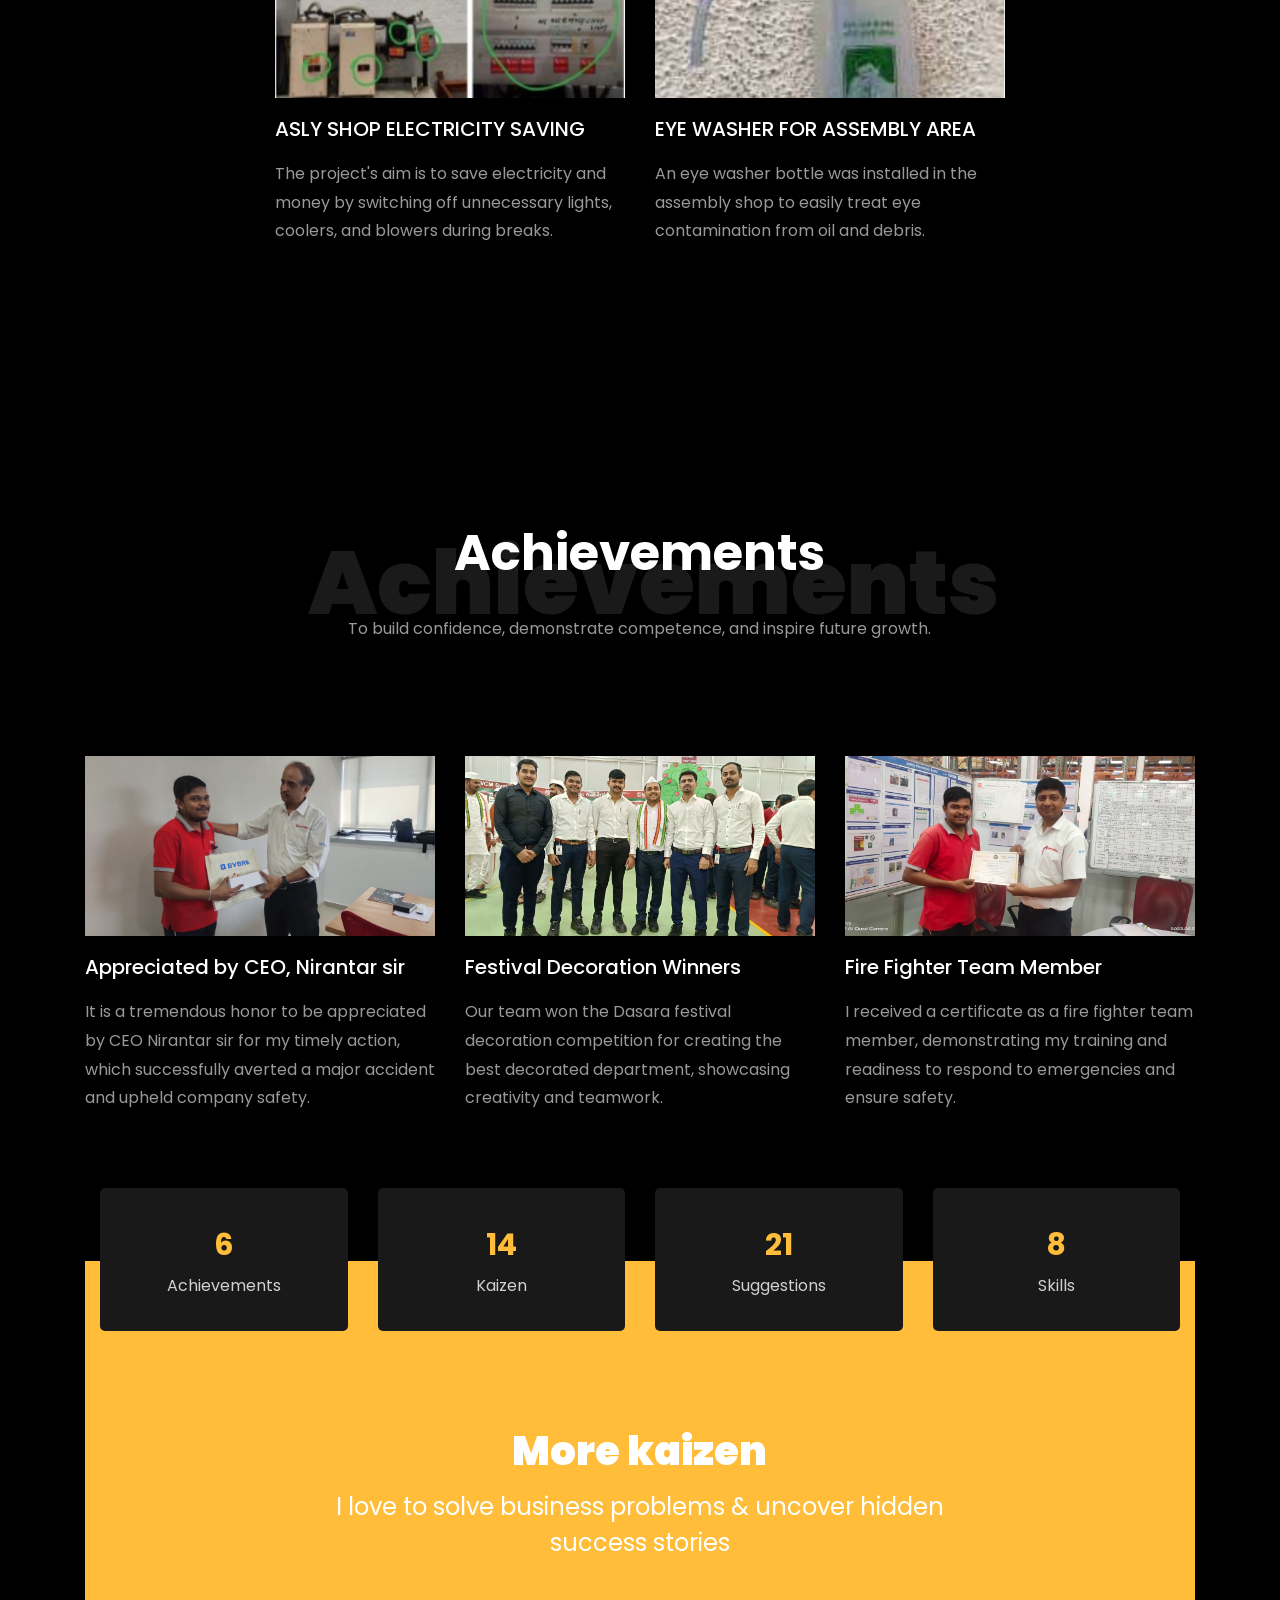
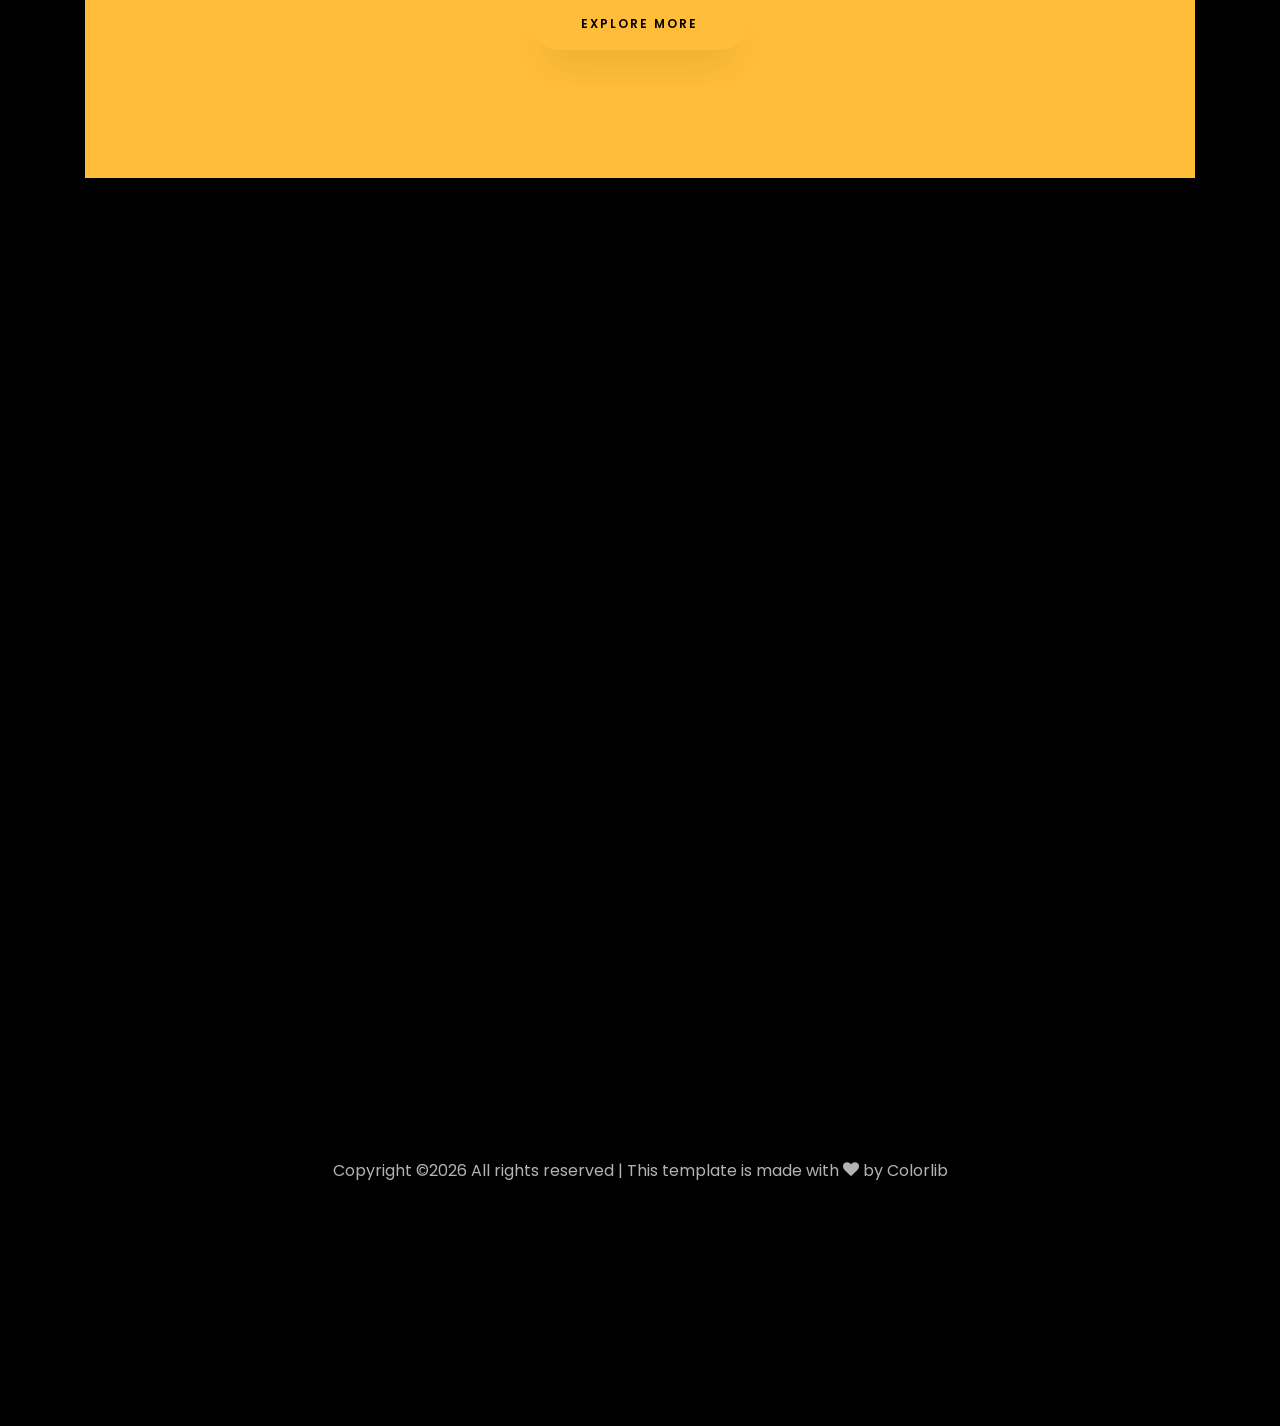
==== commit 67ea81cf: "Update portfolio.html" ====
--- a/portfolio.html
+++ b/portfolio.html
@@ -438,13 +438,19 @@
               <div class="text mt-3 float-right d-block">
 
 <<<<<<< Updated upstream
+<<<<<<< Updated upstream
                 <h3 class="heading"><a href="https://drive.google.com/file/d/1Qkpub1txb4ErFXdHDTEOJ3e_DFG7W7oG/view?usp=drive_link">NEW PROCESS FOR SEAL SOAKING</a></h3>
 =======
+=======
+>>>>>>> Stashed changes
 <<<<<<< HEAD
                 <h3 class="heading"><a href="https://drive.google.com/file/d/1Qkpub1txb4ErFXdHDTEOJ3e_DFG7W7oG/view?usp=drive_link">NeW PROCESS FOR SEAL SOAKING</a></h3>
 =======
                 <h3 class="heading"><a href="https://drive.google.com/file/d/1Qkpub1txb4ErFXdHDTEOJ3e_DFG7W7oG/view?usp=drive_link">NEW PROCESS FOR SEAL SOAKING</a></h3>
 >>>>>>> d4e4f1653a11c4f0a858a664501c7f765b08bc68
+<<<<<<< Updated upstream
+>>>>>>> Stashed changes
+=======
 >>>>>>> Stashed changes
                 <p> By using six extra baskets, the seal soaking process can be streamlined to save valuable time.</p>
               </div>
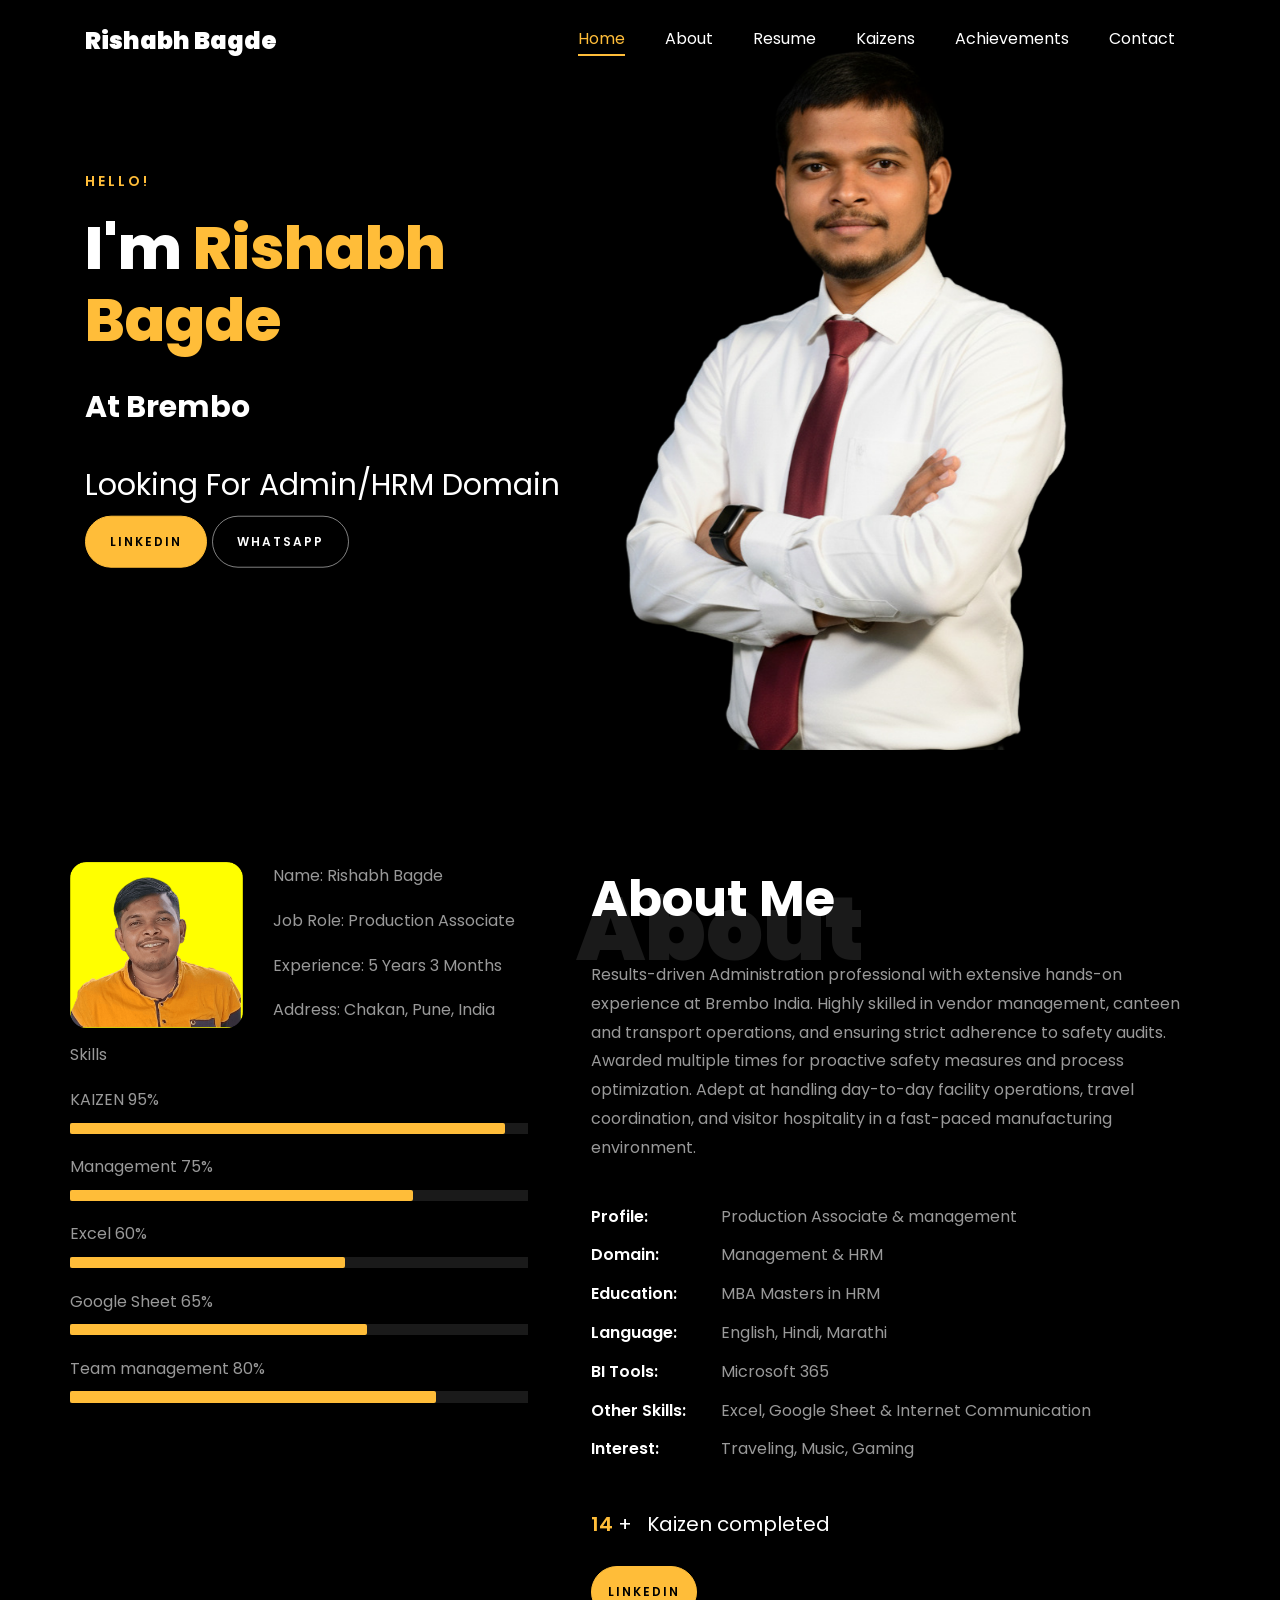
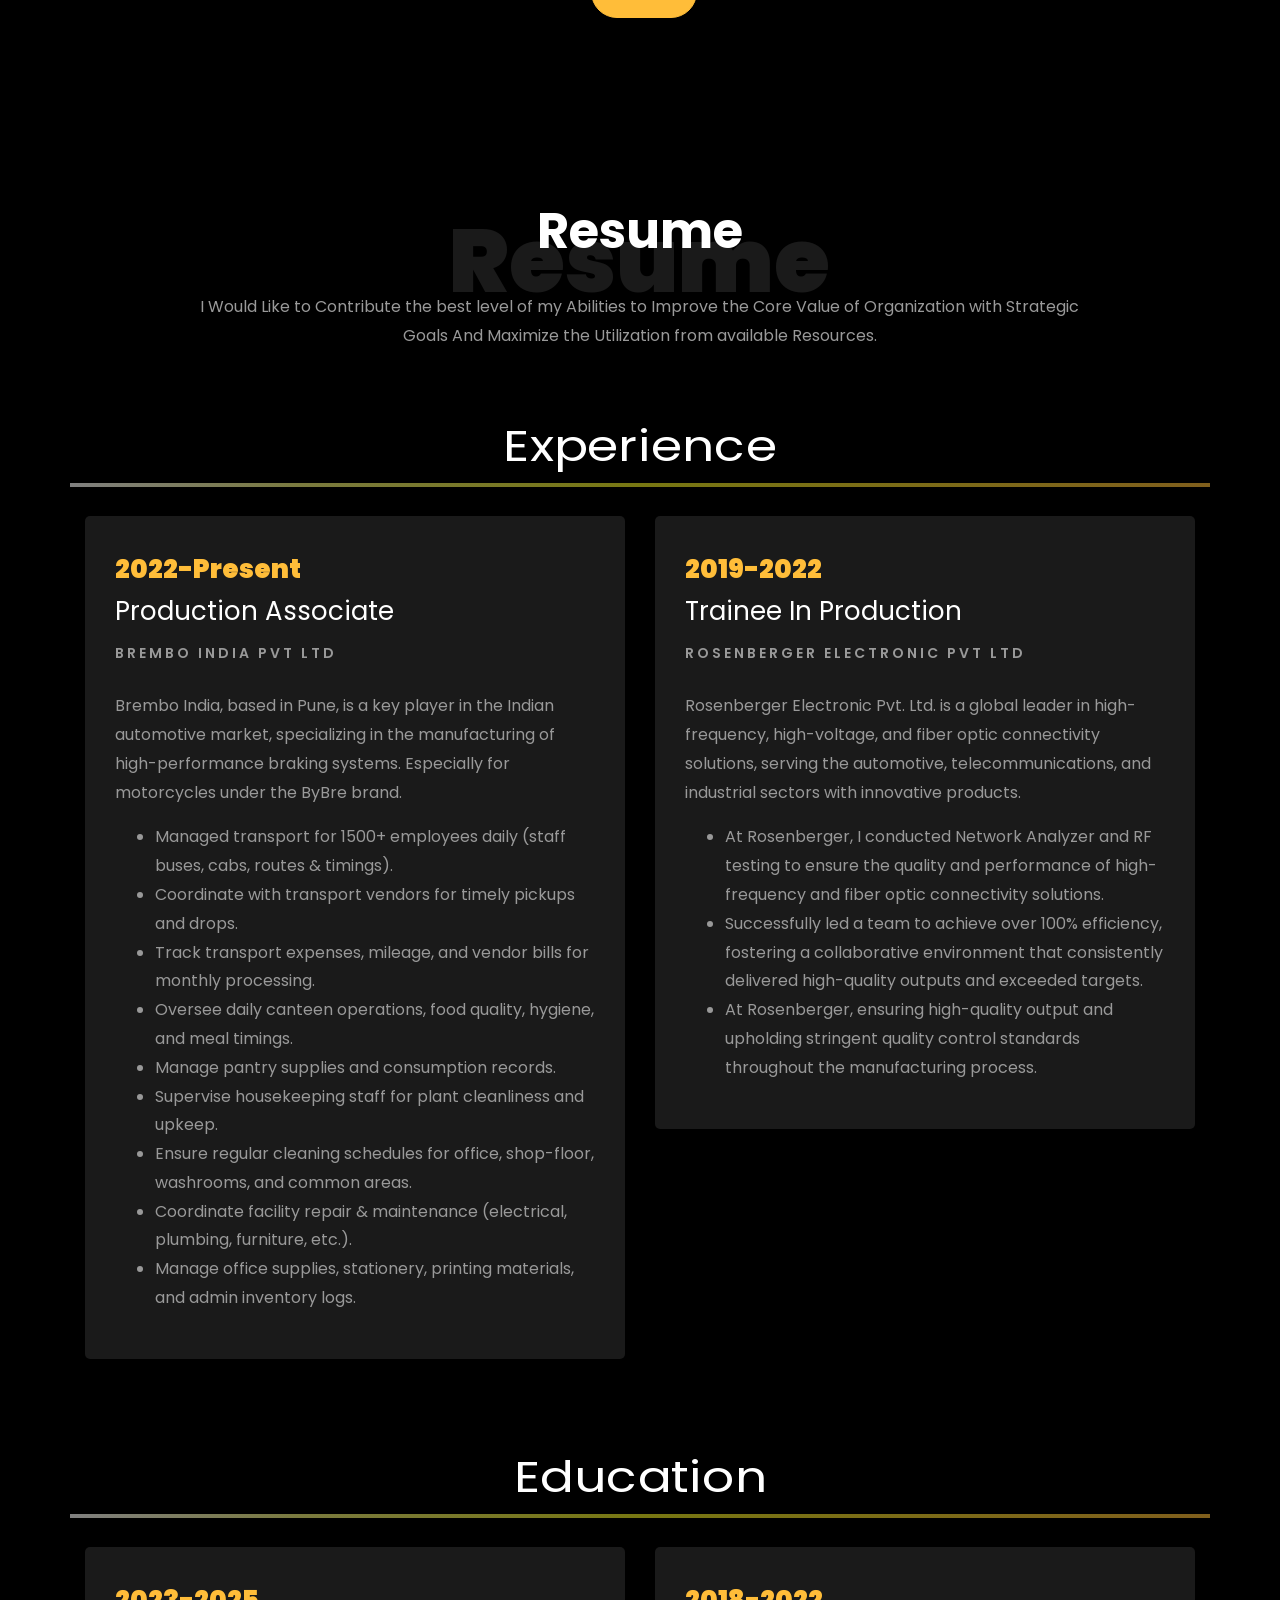
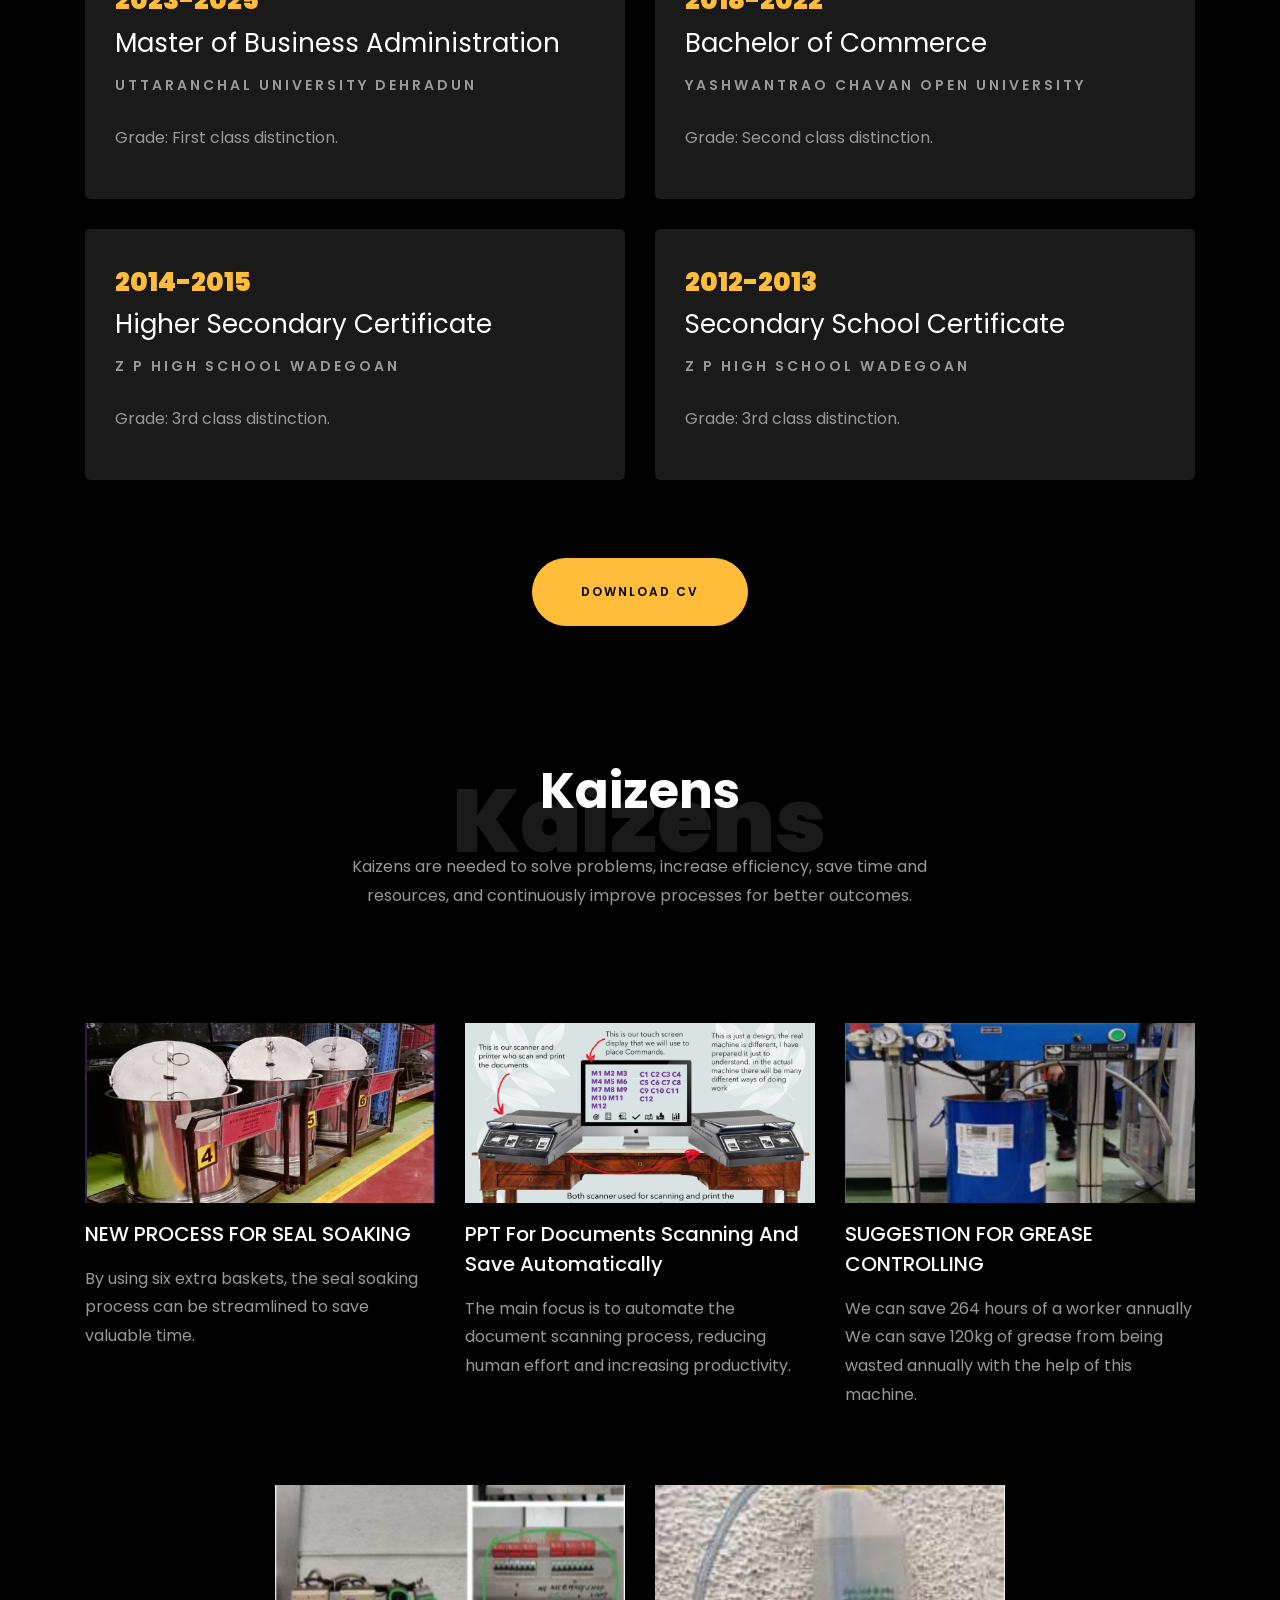
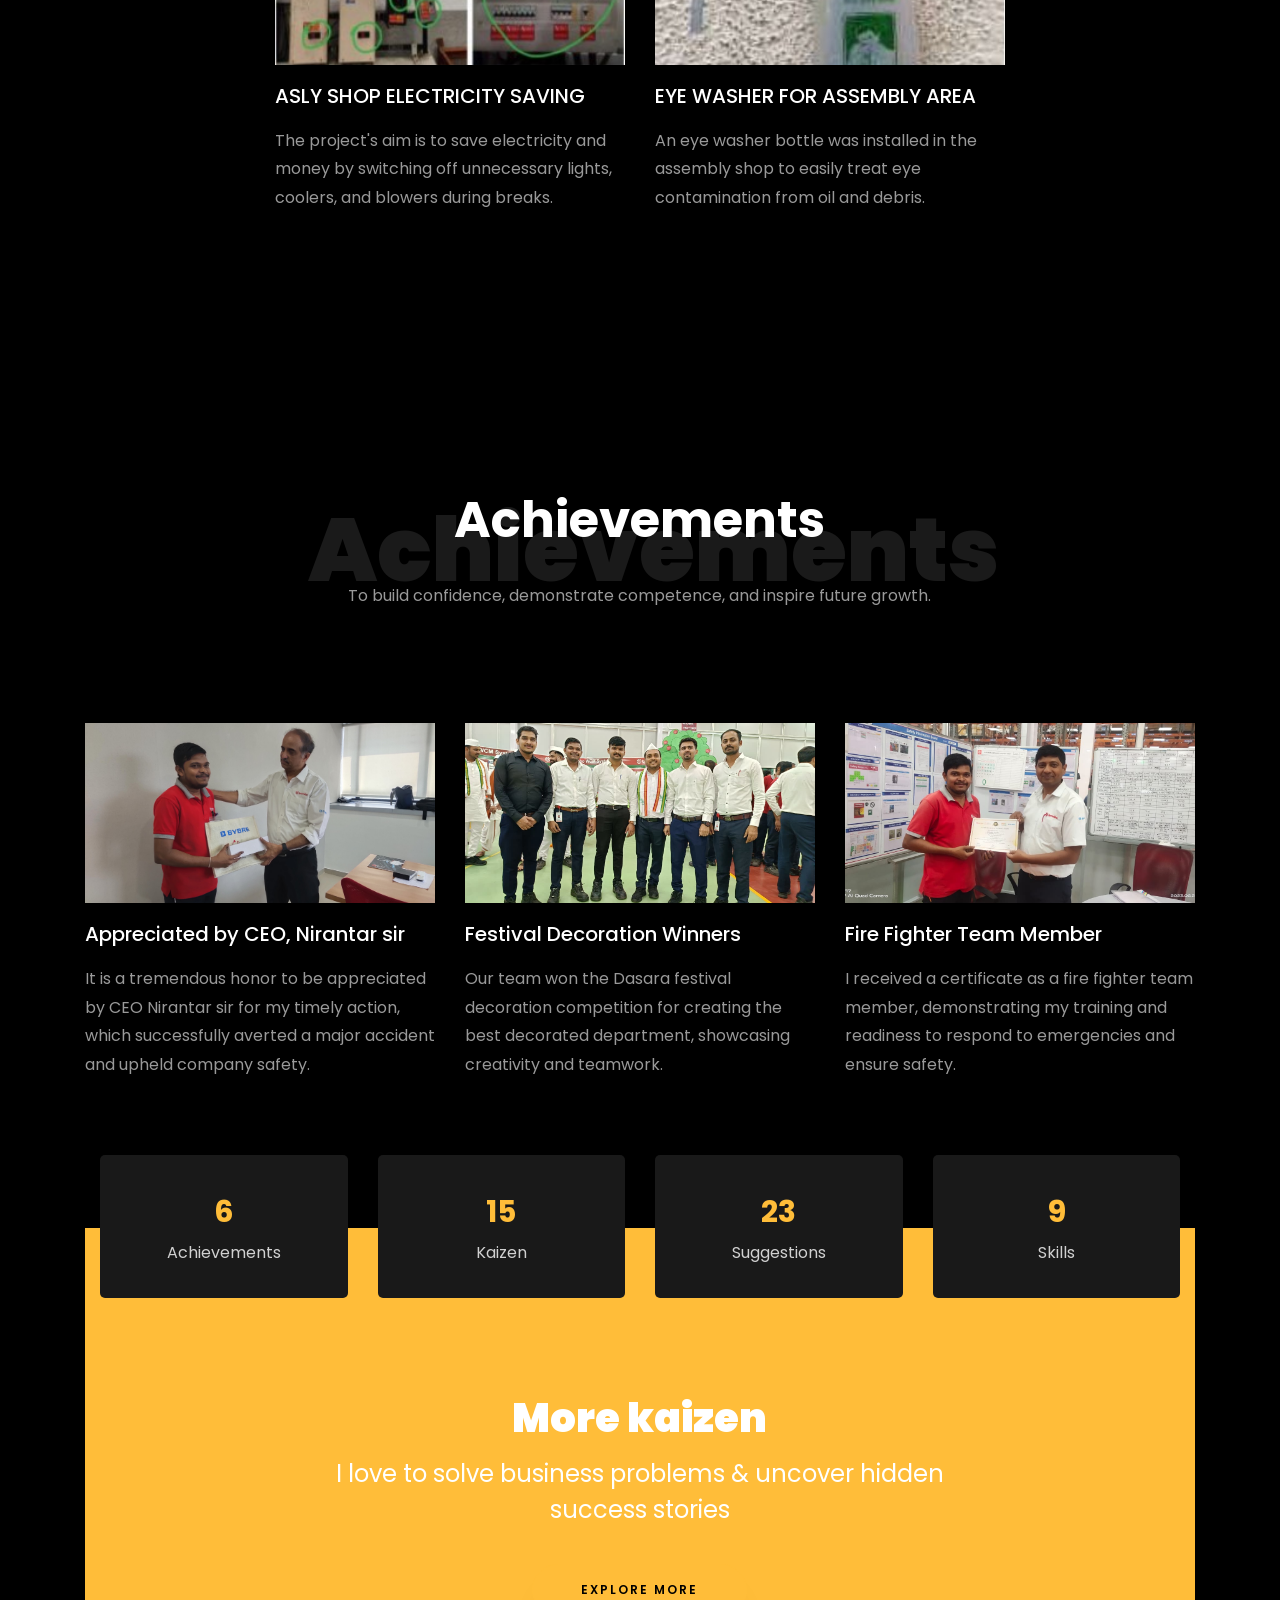
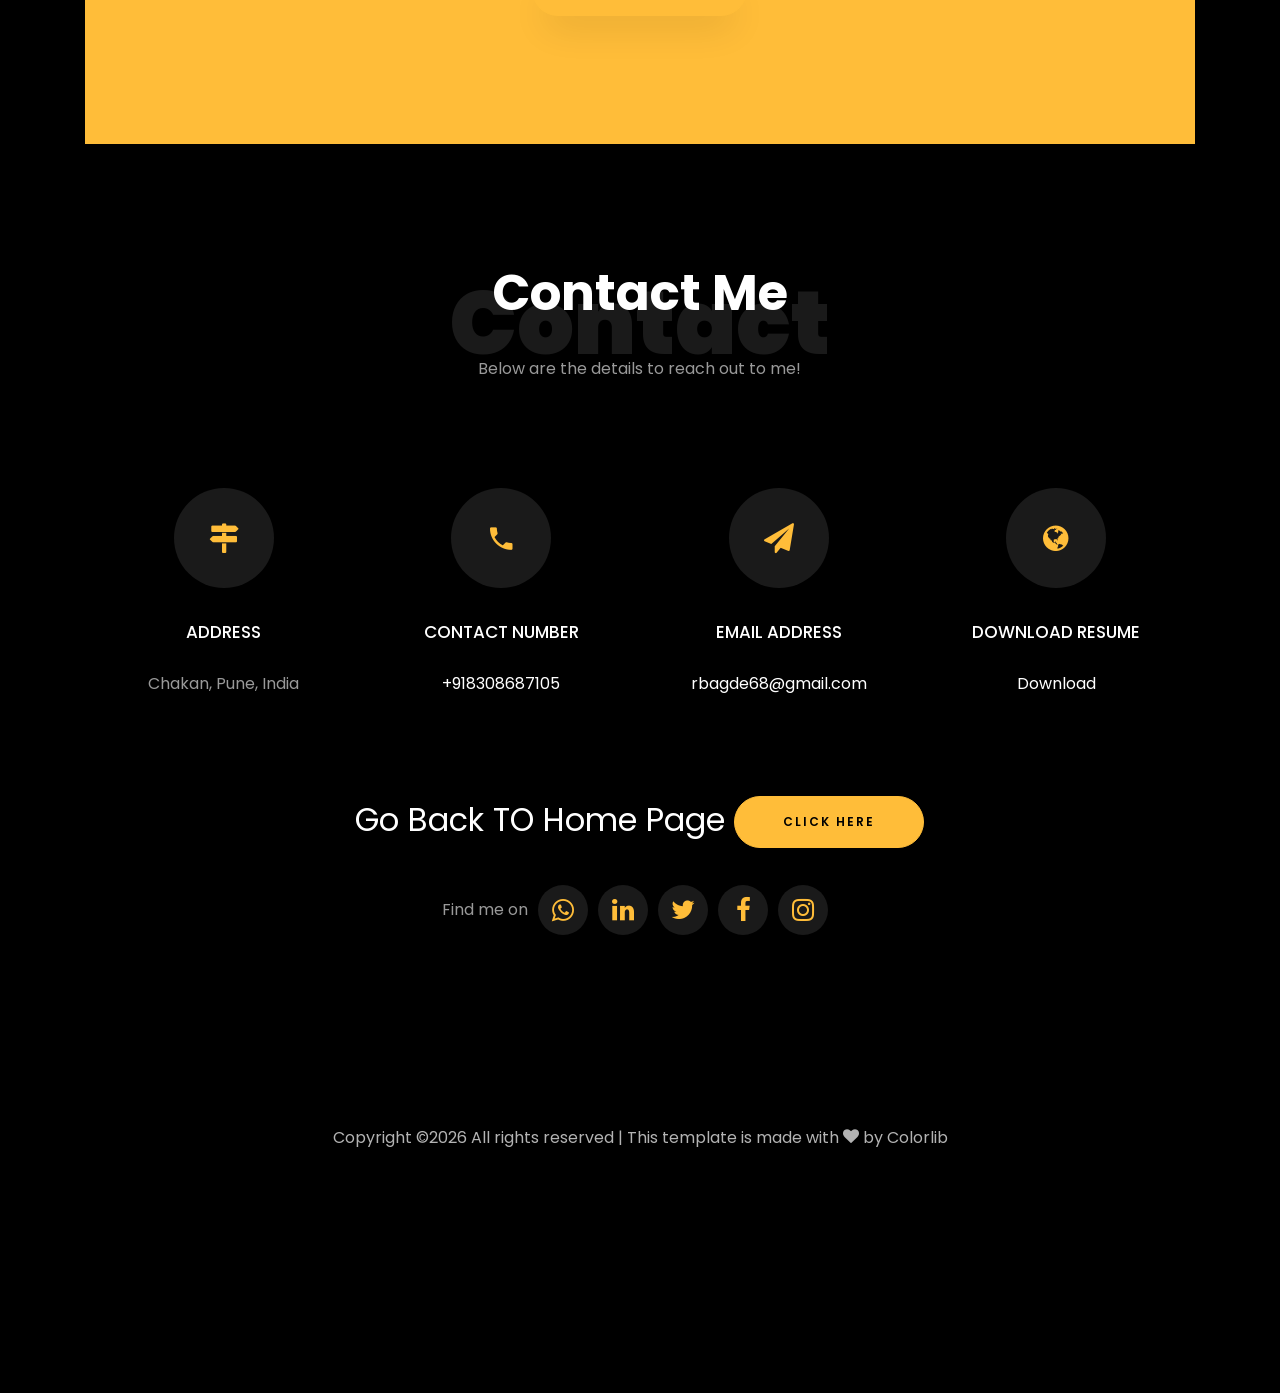
==== commit e625abbf: "Add files via upload" ====
--- a/portfolio.html
+++ b/portfolio.html
@@ -162,7 +162,7 @@
 						// Create an array of typing text
 						const typingTexts = [
 						'Associate  ',
-						'At Brembo Brake  ',
+						'At Brembo India  ',
 						'MBA in HR   ',
 						];
 
@@ -189,7 +189,7 @@
 
 						<br>
 						<br>
-			            <h2>Looking For HRM Domain</h2>
+			            <h2>Looking For Admin/HRM Domain</h2>
 						<!-- <h2 class="d-flex" style="margin-bottom: 0">With over 5 years of experience</h2> -->
 						<!-- <br> -->
 			            <p><a href="https://www.linkedin.com/in/rishabh-bagde-a50112234" class="btn btn-primary py-3 px-4">LinkedIn</a> 
@@ -272,11 +272,10 @@
 								<h1 class="big">About</h1>
 								<h2 class="mb-4">About Me</h2>
 								
-								<p>Currently pursuing an MBA in Human Resources, expected to graduate 
-in August 2025. Eager to apply current company knowledge and strong 
-interpersonal skills to support HR functions. Adaptable, quick learner, 
-and enthusiastic about building a career in HR. Excellent team player 
-and dedicated to continuous learning and professional growth.</p>
+								<p>Results-driven Administration professional with extensive hands-on experience at Brembo India. Highly
+skilled in vendor management, canteen and transport operations, and ensuring strict adherence to safety audits. Awarded
+multiple times for proactive safety measures and process optimization. Adept at handling day-to-day facility operations,
+travel coordination, and visitor hospitality in a fast-paced manufacturing environment.</p>
 								<ul class="about-info mt-4 px-md-0 px-2">
 									<li class="d-flex"><span>Profile:</span> <span>Production Associate &amp; management</span></li>
 									<li class="d-flex"><span>Domain:</span> <span>Management &amp; HRM</span></li>
@@ -331,13 +330,19 @@
 					<div class="resume-wrap ftco-animate">
 						<span class="date">2022-Present</span>
 						<h2>Production Associate</h2>
-						<span class="position">BREMBO BRAKE INDIA PVT LTD</span>
+						<span class="position">BREMBO INDIA PVT LTD</span>
 						<p class="mt-4">Brembo India, based in Pune, is a key player in the Indian automotive market, specializing in the manufacturing of high-performance braking systems.
 							Especially for motorcycles under the ByBre brand. 
 							<ul>
-								<li>Through optimized processes and team synergy, I boosted production efficiency by 40%, significantly enhancing output and resource utilization.</li>
-								<li>Leveraging analytics and process improvements, I successfully reduced fraudulent time by 50% at Brembo, significantly enhancing operational integrity and efficiency.</li>
-								<li>At Brembo, I spearheaded over 30+ Kaizen initiatives, resulting in significant operational cost reductions and enhanced overall business efficiency.</li>
+								<li>Managed transport for 1500+ employees daily (staff buses, cabs, routes & timings).</li>
+								<li>Coordinate with transport vendors for timely pickups and drops.</li>
+								<li>Track transport expenses, mileage, and vendor bills for monthly processing.</li>
+								<li>Oversee daily canteen operations, food quality, hygiene, and meal timings.</li>
+								<li>Manage pantry supplies and consumption records.</li>
+								<li>Supervise housekeeping staff for plant cleanliness and upkeep.</li>
+								<li>Ensure regular cleaning schedules for office, shop-floor, washrooms, and common areas.</li>
+								<li>Coordinate facility repair & maintenance (electrical, plumbing, furniture, etc.).</li>
+								<li>Manage office supplies, stationery, printing materials, and admin inventory logs.</li>
 							</ul>
 						</p>
 					</div>
@@ -413,7 +418,7 @@
 
     		<div class="row justify-content-center mt-5">
     			<div class="col-md-6 text-center ftco-animate">
-    				<p><a href="https://drive.google.com/file/d/1ohJRHFGCudfLgxNjkGW3Aix7BbPVLF7I/view?usp=drive_link" class="btn btn-primary py-4 px-5">Download CV</a></p>
+    				<p><a href="https://drive.google.com/file/d/17vGnkU0XoQ22d8pFTm59uuaqGr43SXdB/view?usp=drive_link" class="btn btn-primary py-4 px-5">Download CV</a></p>
     			</div>
     		</div>
     	</div>
@@ -437,21 +442,7 @@
               </a>
               <div class="text mt-3 float-right d-block">
 
-<<<<<<< Updated upstream
-<<<<<<< Updated upstream
                 <h3 class="heading"><a href="https://drive.google.com/file/d/1Qkpub1txb4ErFXdHDTEOJ3e_DFG7W7oG/view?usp=drive_link">NEW PROCESS FOR SEAL SOAKING</a></h3>
-=======
-=======
->>>>>>> Stashed changes
-<<<<<<< HEAD
-                <h3 class="heading"><a href="https://drive.google.com/file/d/1Qkpub1txb4ErFXdHDTEOJ3e_DFG7W7oG/view?usp=drive_link">NeW PROCESS FOR SEAL SOAKING</a></h3>
-=======
-                <h3 class="heading"><a href="https://drive.google.com/file/d/1Qkpub1txb4ErFXdHDTEOJ3e_DFG7W7oG/view?usp=drive_link">NEW PROCESS FOR SEAL SOAKING</a></h3>
->>>>>>> d4e4f1653a11c4f0a858a664501c7f765b08bc68
-<<<<<<< Updated upstream
->>>>>>> Stashed changes
-=======
->>>>>>> Stashed changes
                 <p> By using six extra baskets, the seal soaking process can be streamlined to save valuable time.</p>
               </div>
             </div>
@@ -654,7 +645,7 @@
           			<span class="icon-globe"></span>
           		</div>
           		<h3 class="mb-4">Download Resume</h3>
-	            <p><a href="https://drive.google.com/file/d/1ohJRHFGCudfLgxNjkGW3Aix7BbPVLF7I/view?usp=drive_link">Download</a></p>
+	            <p><a href="https://drive.google.com/file/d/17vGnkU0XoQ22d8pFTm59uuaqGr43SXdB/view?usp=drive_link">Download</a></p>
 	          </div>
           </div>
 
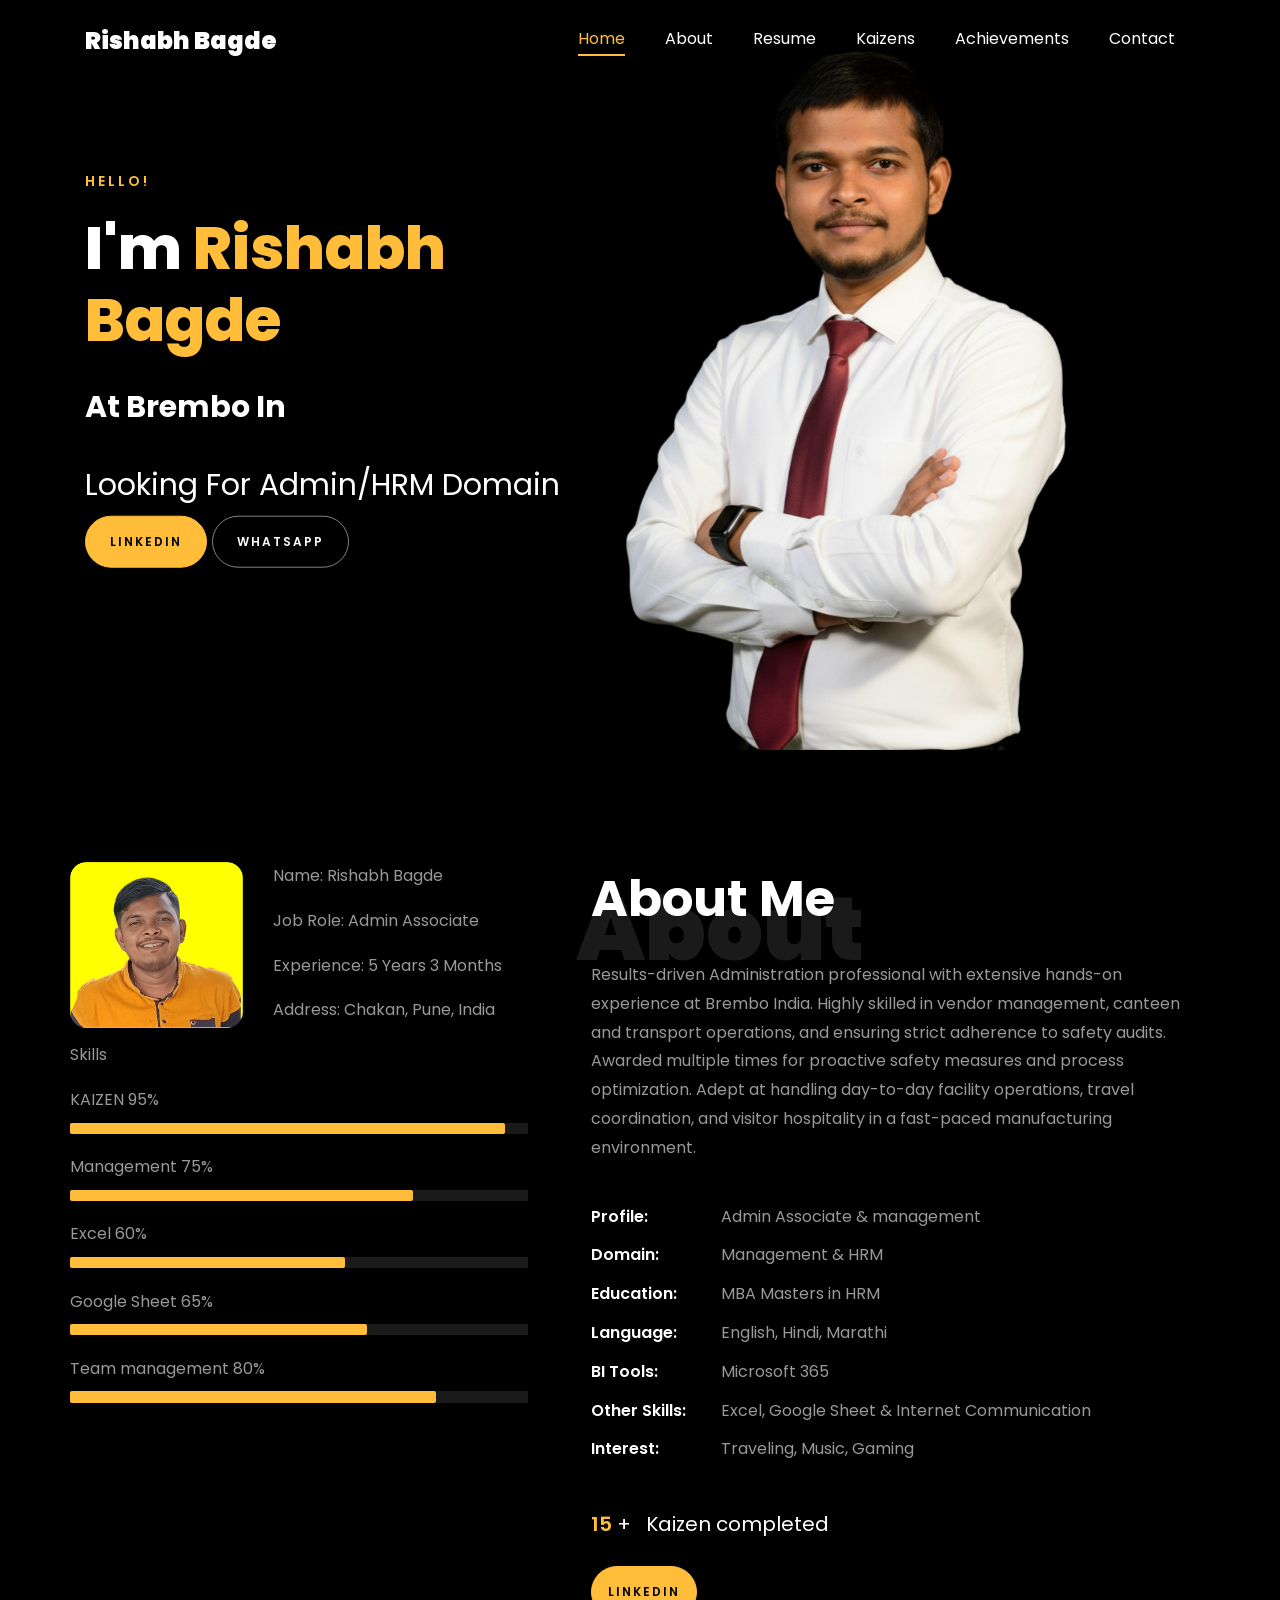
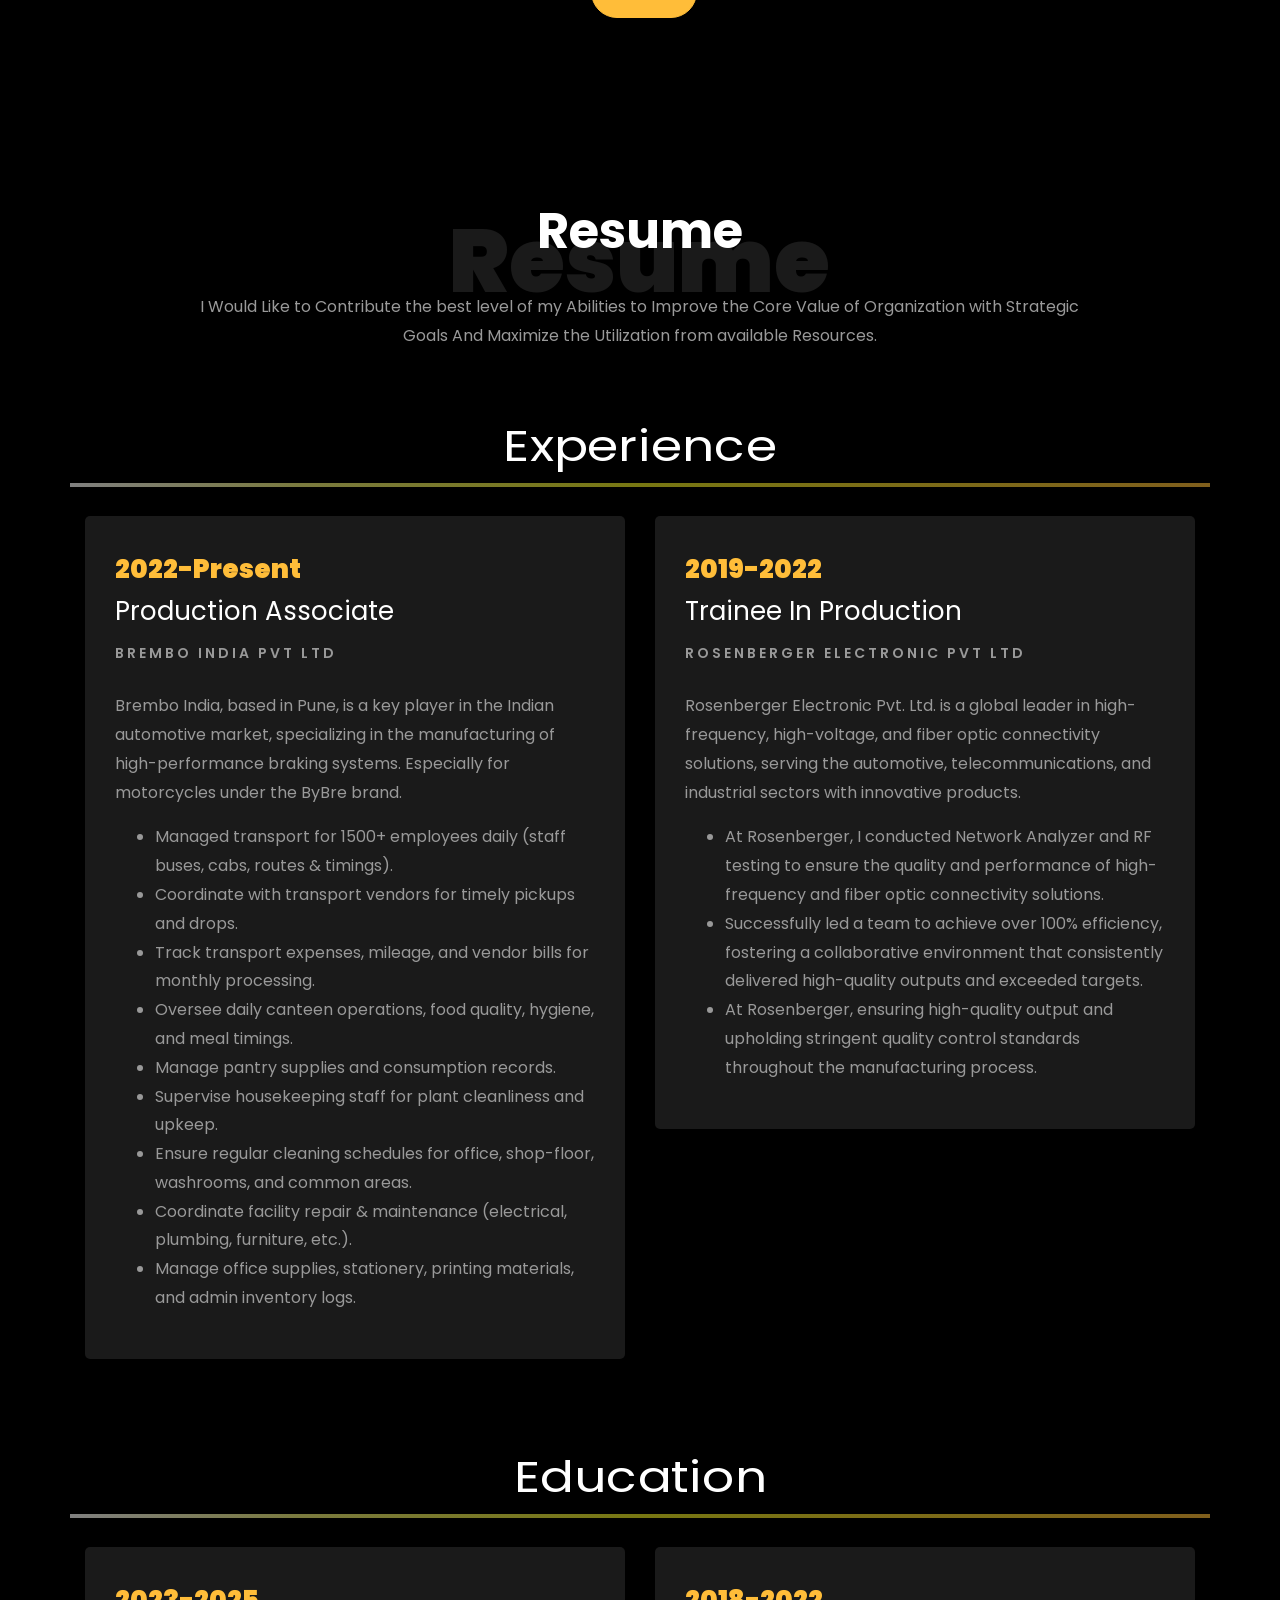
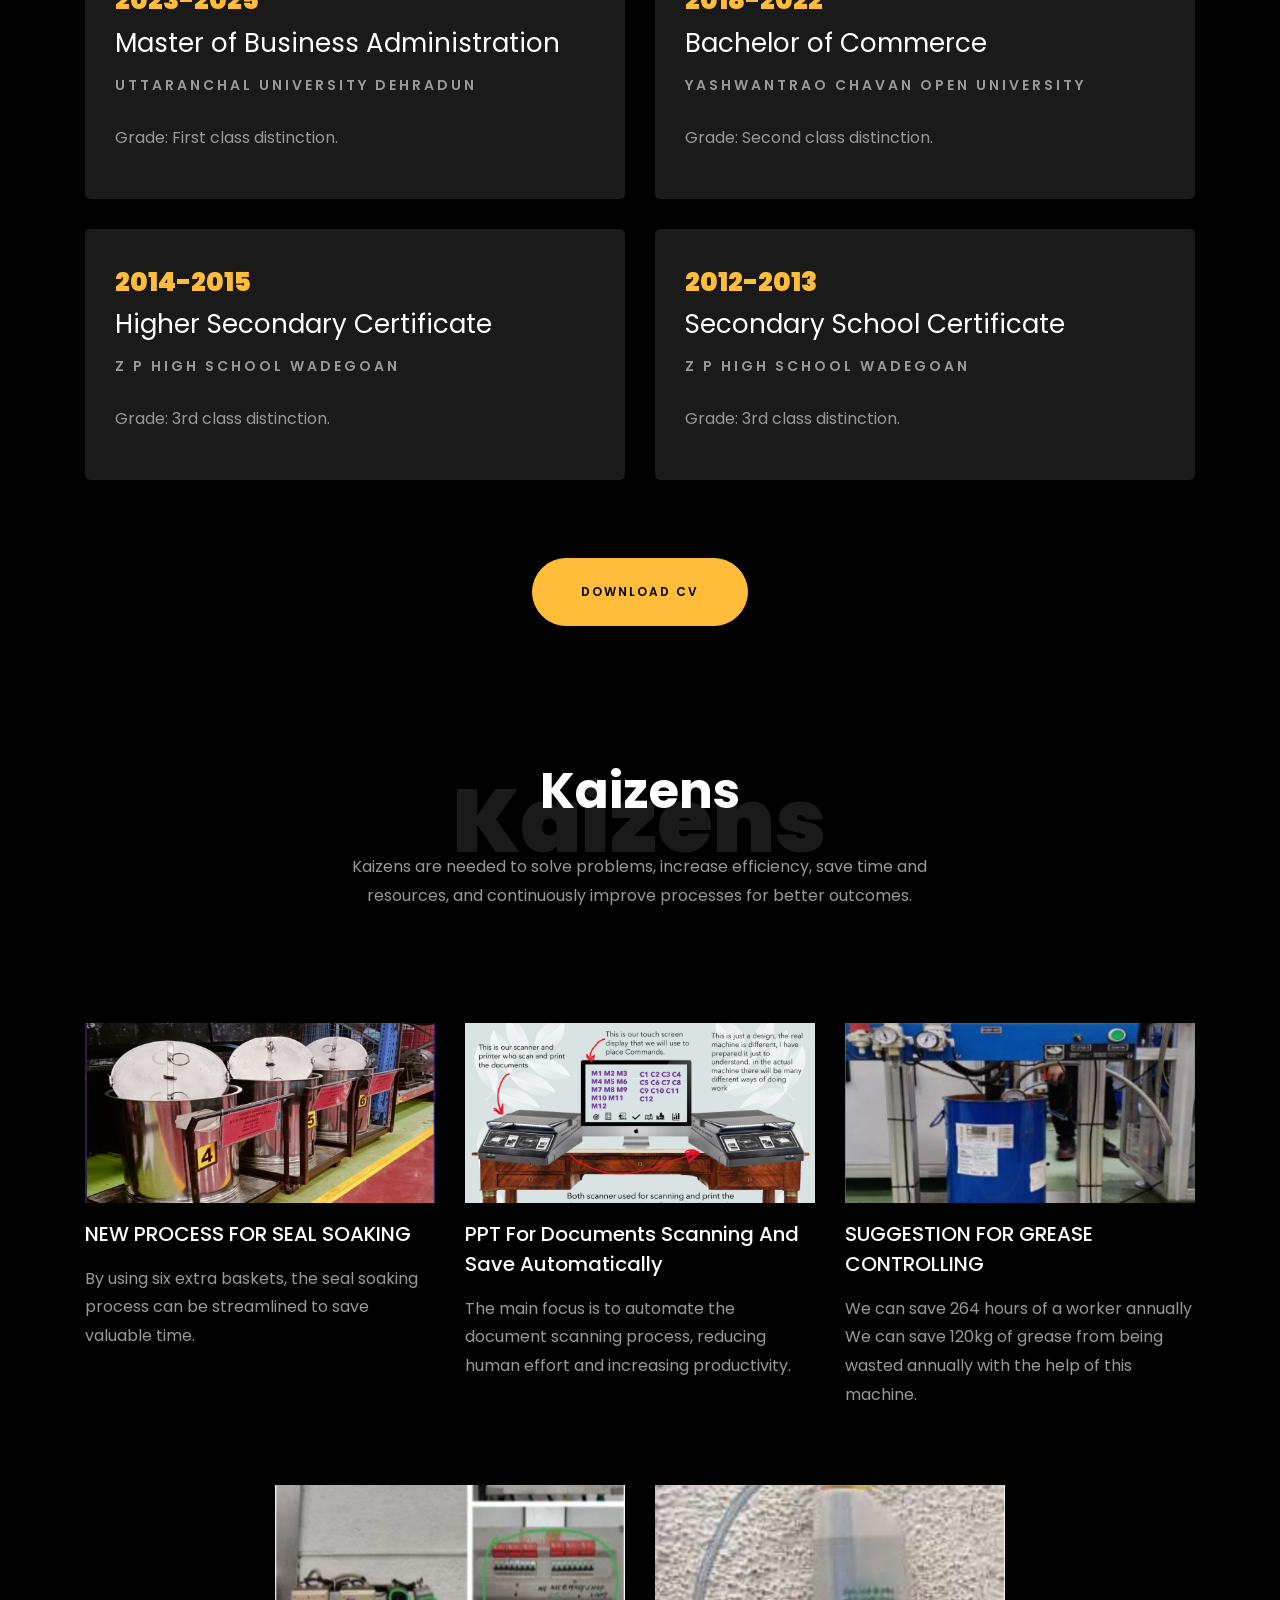
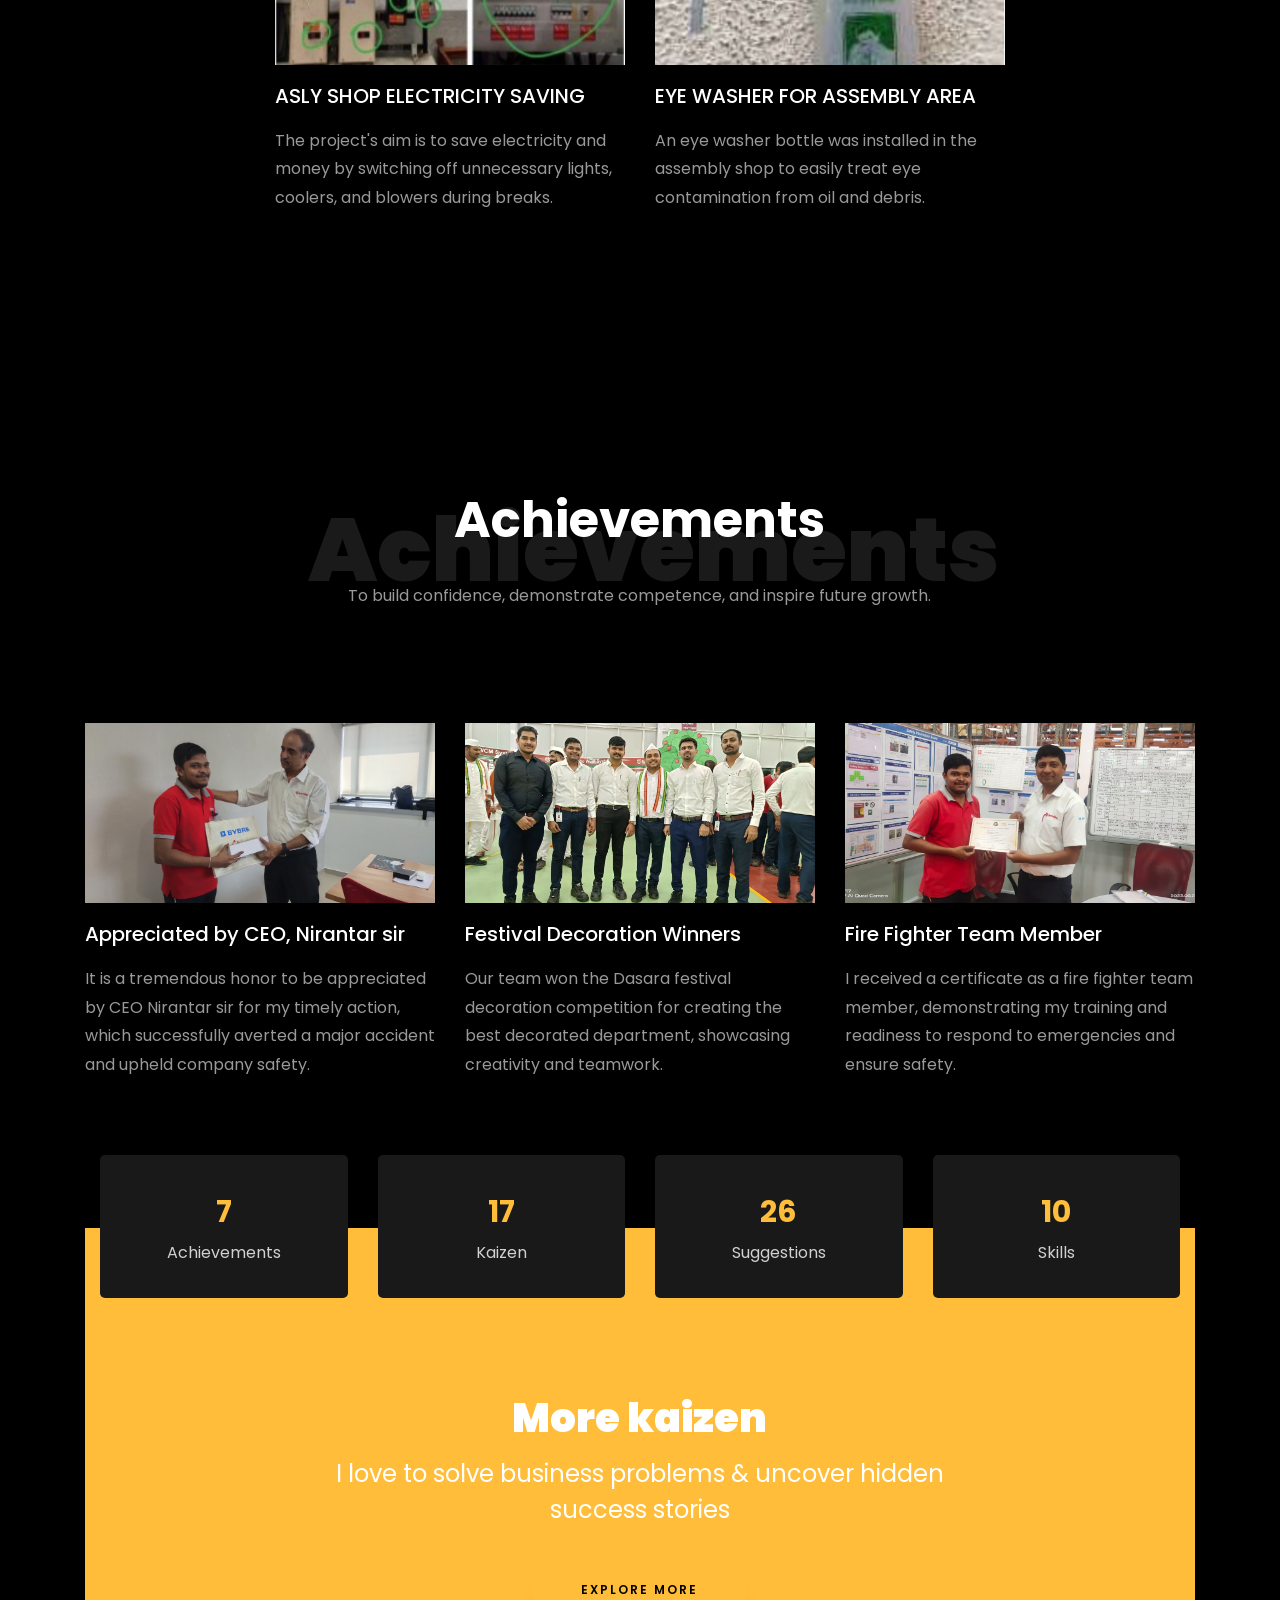
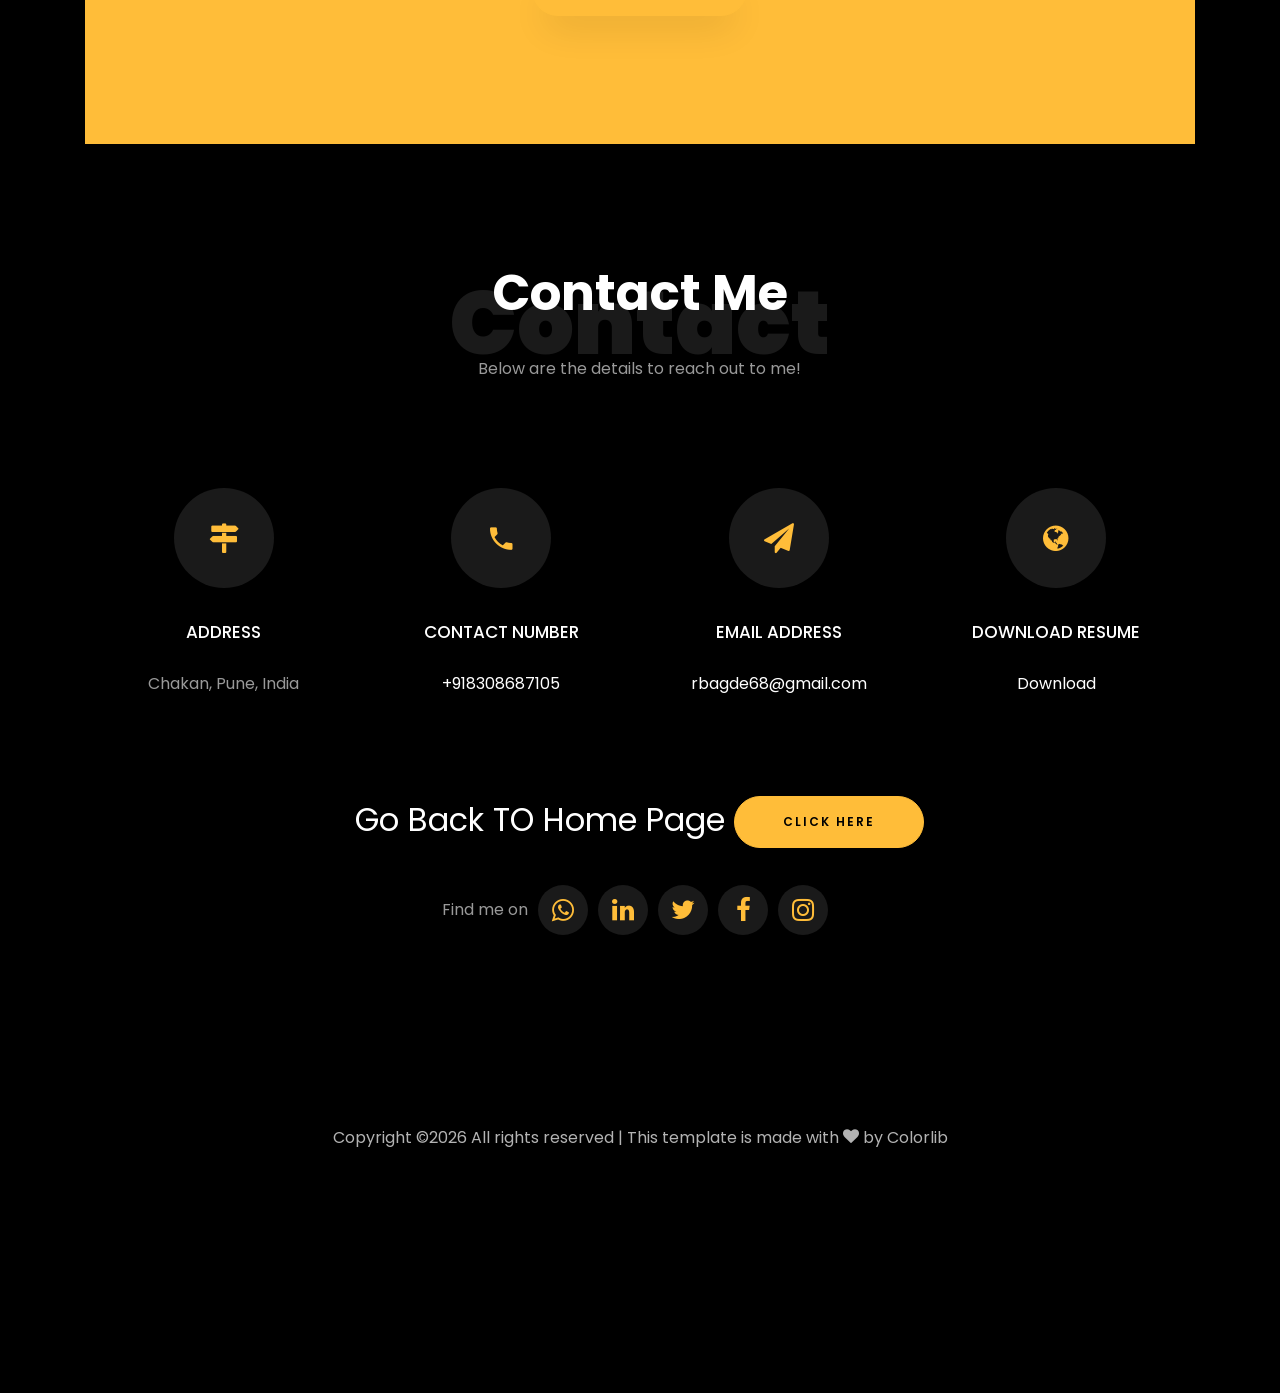
==== commit eeba0de0: "Add files via upload" ====
--- a/portfolio.html
+++ b/portfolio.html
@@ -222,7 +222,7 @@
 									<div class="col-sm-6 col-md-7">
 									  <div class="about-info">
 										<p><span class="title-s">Name: </span> <span>Rishabh Bagde</span></p>
-										<p><span class="title-s">Job Role: </span> <span>Production Associate</span></p>
+										<p><span class="title-s">Job Role: </span> <span>Admin Associate</span></p>
 										<p><span class="title-s">Experience: </span> <span>5 Years 3 Months</span></p>
 										<p><span class="title-s">Address: </span> <span>Chakan, Pune, India</span></p>
 									  </div>
@@ -277,7 +277,7 @@
 multiple times for proactive safety measures and process optimization. Adept at handling day-to-day facility operations,
 travel coordination, and visitor hospitality in a fast-paced manufacturing environment.</p>
 								<ul class="about-info mt-4 px-md-0 px-2">
-									<li class="d-flex"><span>Profile:</span> <span>Production Associate &amp; management</span></li>
+									<li class="d-flex"><span>Profile:</span> <span>Admin Associate &amp; management</span></li>
 									<li class="d-flex"><span>Domain:</span> <span>Management &amp; HRM</span></li>
 									<li class="d-flex"><span>Education:</span> <span>MBA Masters in HRM</span></li>
 									<li class="d-flex"><span>Language:</span> <span>English, Hindi, Marathi</span></li>
